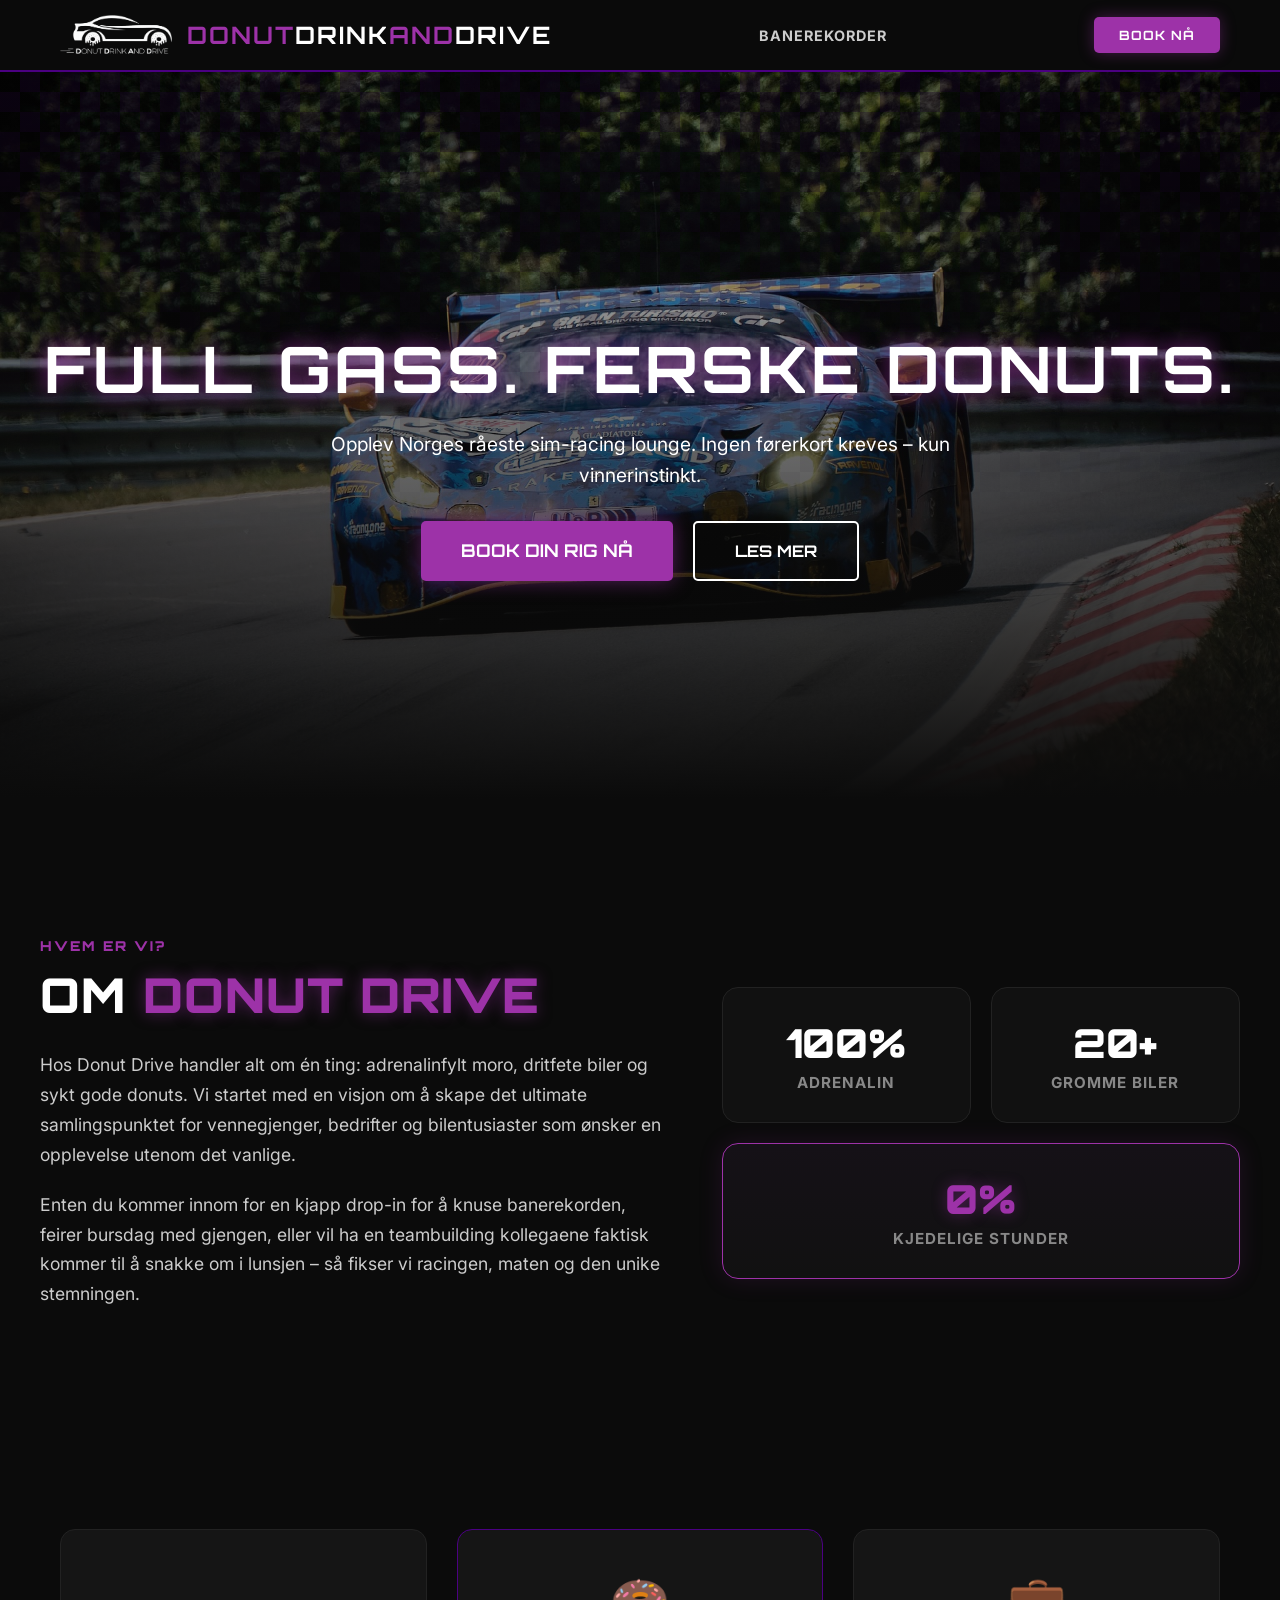
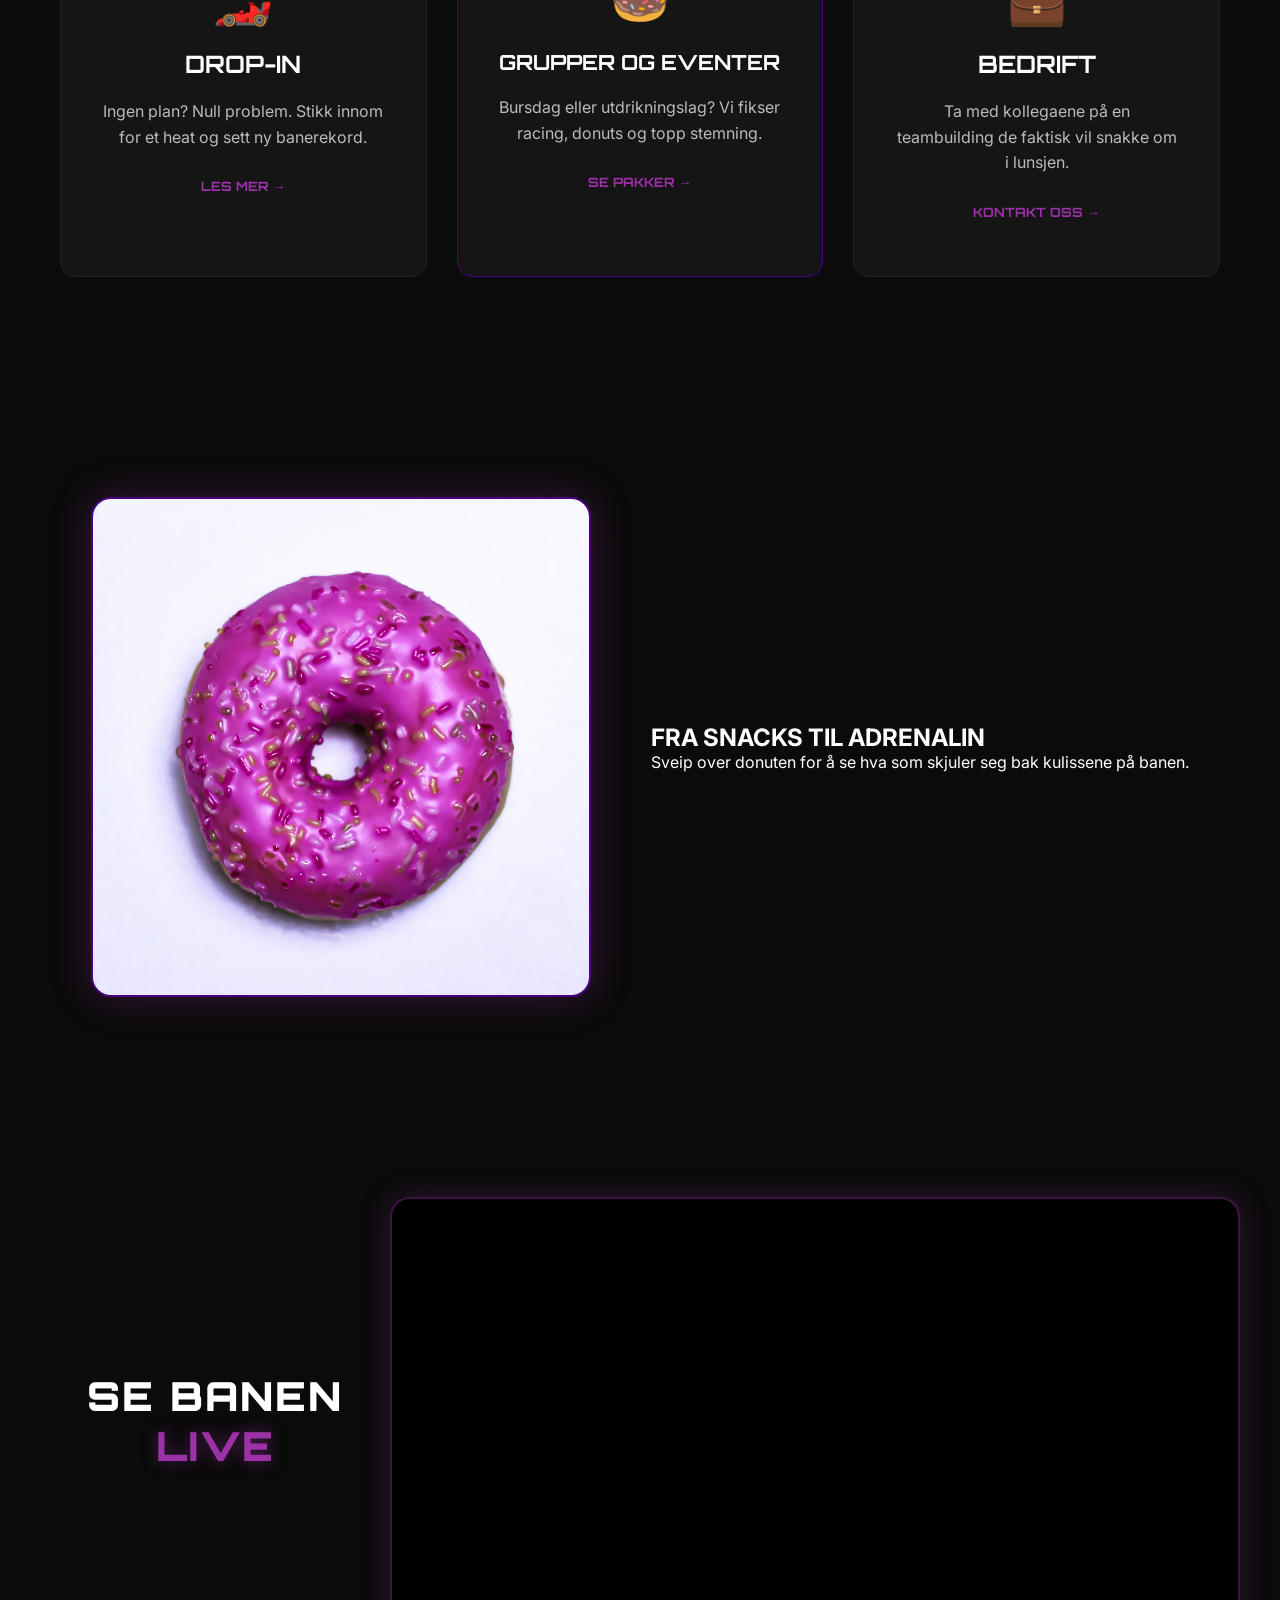
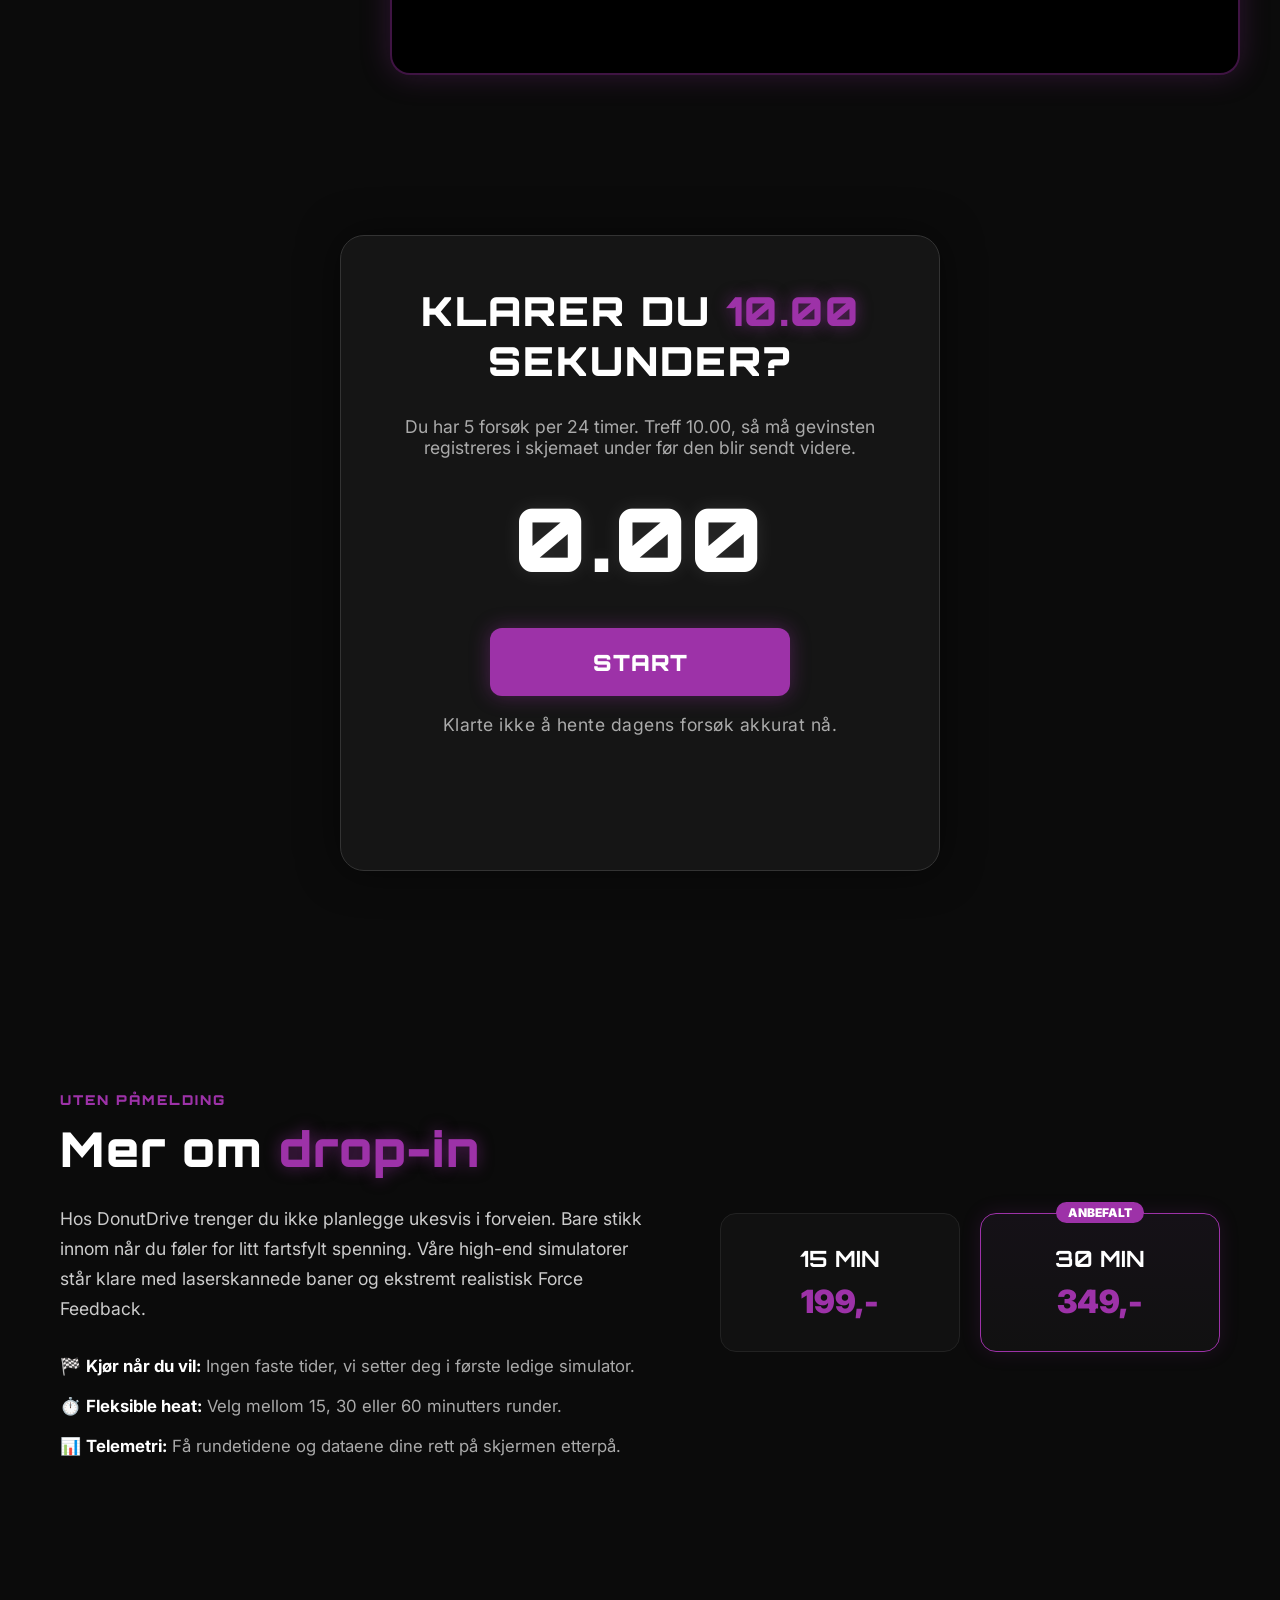
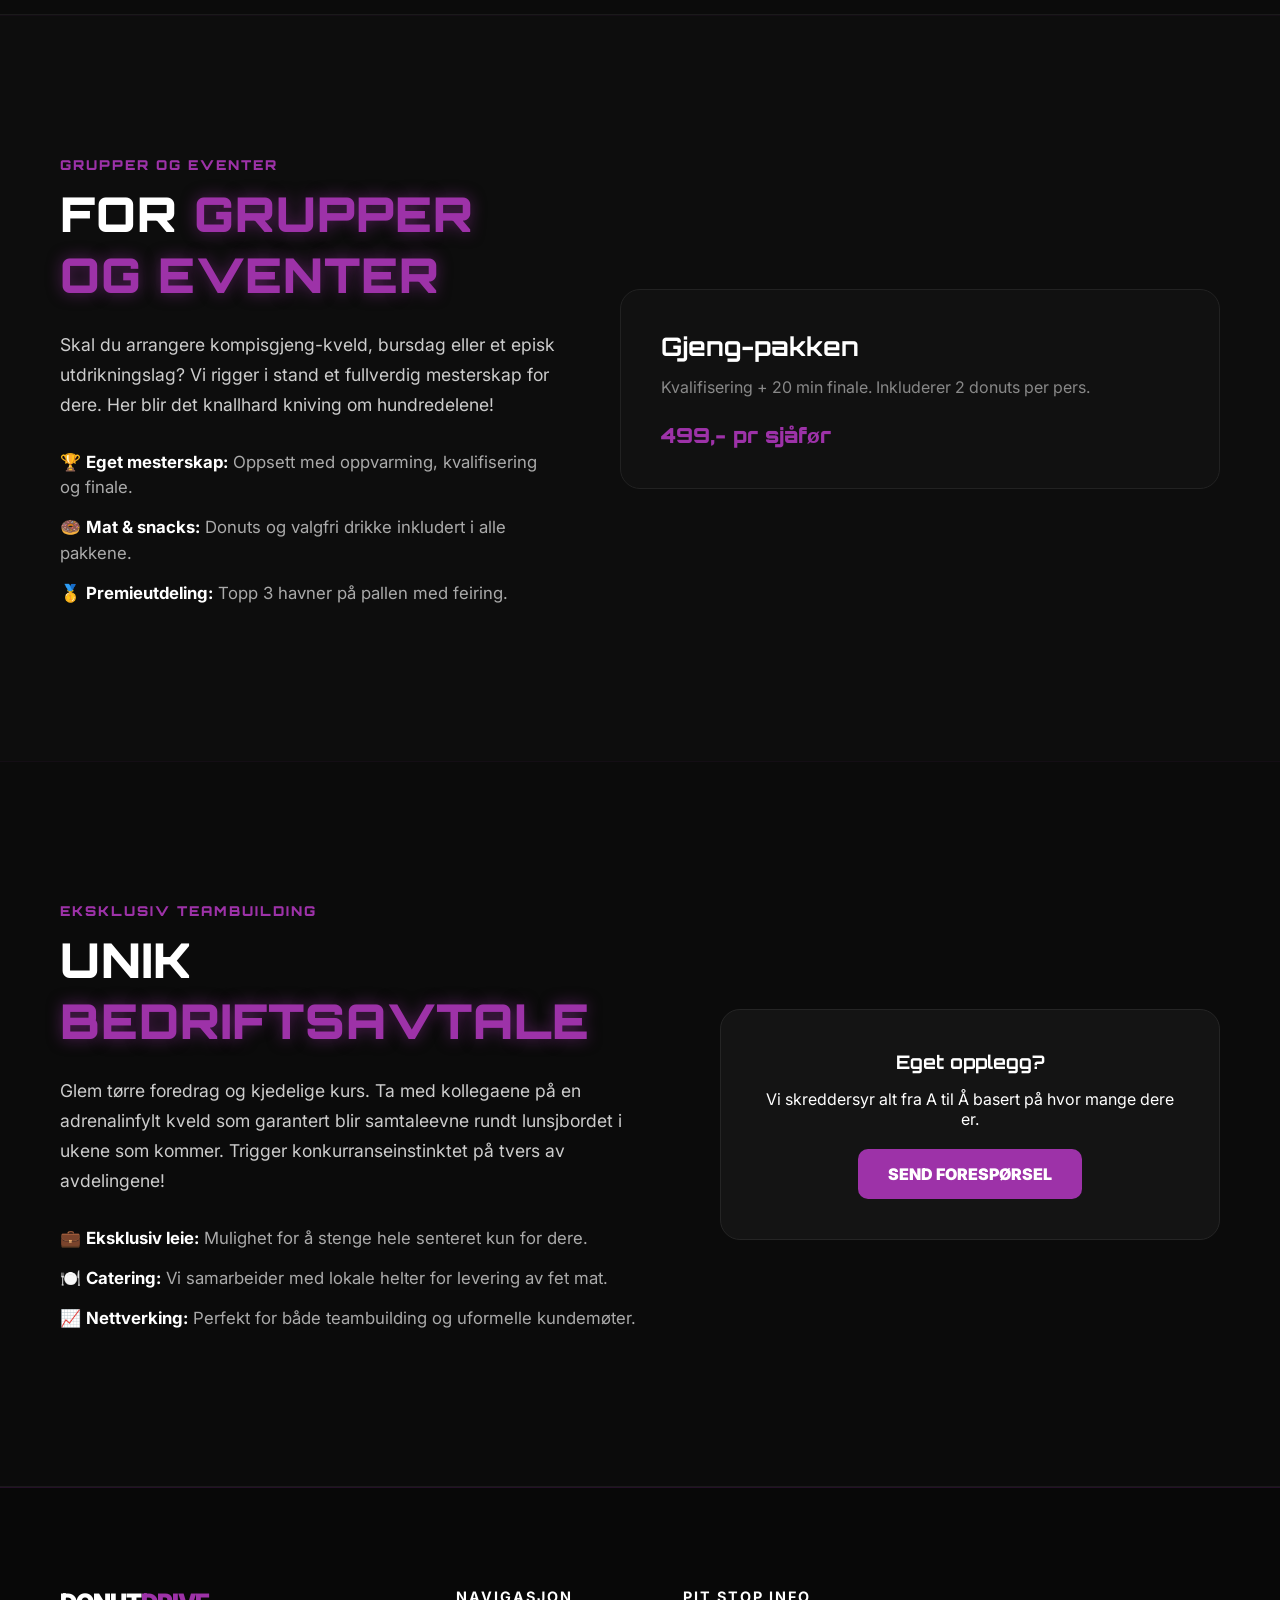
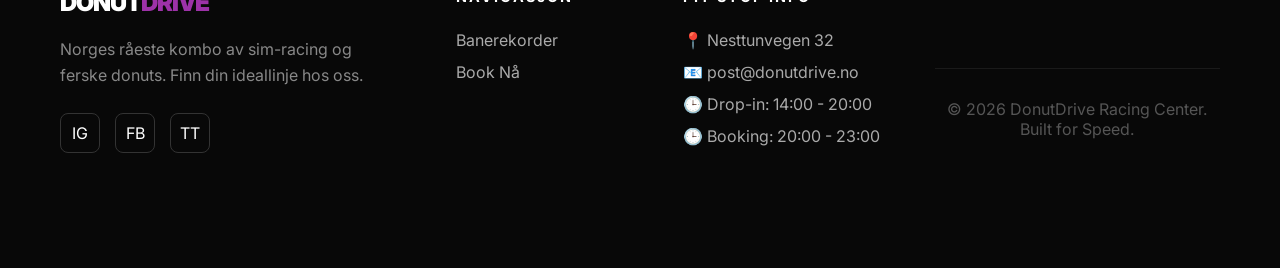
==== index.html @ cf718007 "prover å fikse video filen skla spilles av" ====
<!doctype html>
<html lang="no">
  <head>
    <meta charset="UTF-8" />
    <meta name="viewport" content="width=device-width, initial-scale=1.0" />
    <title>DonutDrinkAndDrive | Sim Racing Lounge</title>
    <link rel="stylesheet" href="css/index.css" />
    <link
      href="https://fonts.googleapis.com/css2?family=Orbitron:wght@400;700&family=Inter:wght@300;400;600&display=swap"
      rel="stylesheet"
    />
  </head>
  <body>
    <header class="main-header">
      <div class="container">
        <a href="index.html" class="logo">
          <img
            src="videoer/ChatGPT Image 19. mai 2026, 10_29_42.png"
            alt="Donut Drive Logo"
            class="logo-img"
          />
          <div class="logo-text-wrapper">
            <span class="donut">DONUT</span><span class="drive">DRINK</span
            ><span class="donut">AND</span><span class="drive">DRIVE</span>
          </div>
        </a>

        <nav class="nav-menu">
          <ul>
            <li><a href="html/leaderboard.html">Banerekorder</a></li>
          </ul>
        </nav>
        <div class="header-cta">
          <a href="html/booking.html" class="btn-lilla">BOOK NÅ</a>
        </div>
      </div>
    </header>
    <section class="hero">
      <div class="video-container">
        <video
          autoplay
          muted
          loop
          playsinline
          preload="auto"
          poster="videoer/mibro-race-track-6525520_1920.jpg"
          class="hero-video"
        >
          <source src="videoer/42479-431756043.mp4" type="video/mp4" />
          Din nettleser støtter ikke video.
        </video>
        <div class="overlay"></div>
      </div>

      <div class="hero-content">
        <h1>FULL GASS. FERSKE DONUTS.</h1>
        <p>
          Opplev Norges råeste sim-racing lounge. Ingen førerkort kreves – kun
          vinnerinstinkt.
        </p>

        <div class="hero-btns">
          <a href="html/booking.html" class="btn-lilla-lg">BOOK DIN RIG NÅ</a>
          <a href="#om-oss" class="btn-outline">LES MER</a>
        </div>
      </div>
    </section>
    <section id="om-oss" class="about-section container">
      <div class="about-grid">
        <div class="about-text">
          <span class="section-tag">Hvem er vi?</span>
          <h2>OM <span class="purple-glow">DONUT DRIVE</span></h2>
          <p>
            Hos Donut Drive handler alt om én ting: adrenalinfylt moro, dritfete
            biler og sykt gode donuts. Vi startet med en visjon om å skape det
            ultimate samlingspunktet for vennegjenger, bedrifter og
            bilentusiaster som ønsker en opplevelse utenom det vanlige.
          </p>
          <p>
            Enten du kommer innom for en kjapp drop-in for å knuse banerekorden,
            feirer bursdag med gjengen, eller vil ha en teambuilding kollegaene
            faktisk kommer til å snakke om i lunsjen – så fikser vi racingen,
            maten og den unike stemningen.
          </p>
        </div>

        <div class="about-stats">
          <div class="about-stat-card">
            <h3>100%</h3>
            <p>Adrenalin</p>
          </div>
          <div class="about-stat-card">
            <h3>20+</h3>
            <p>Gromme biler</p>
          </div>
          <div class="about-stat-card highlight">
            <h3>0%</h3>
            <p>Kjedelige stunder</p>
          </div>
        </div>
      </div>
    </section>
    <section class="features">
      <div class="container grid-3">
        <div class="feature-card">
          <div class="card-content">
            <div class="icon">🏎️</div>
            <h3>Drop-in</h3>
            <p>
              Ingen plan? Null problem. Stikk innom for et heat og sett ny
              banerekord.
            </p>
            <a href="#dropin-info" class="btn-text">Les mer →</a>
          </div>
        </div>

        <div class="feature-card highlight">
          <div class="card-content">
            <div class="icon">🍩</div>
            <h3>Grupper og eventer</h3>
            <p>
              Bursdag eller utdrikningslag? Vi fikser racing, donuts og topp
              stemning.
            </p>
            <a href="#grupper-info" class="btn-text">Se pakker →</a>
          </div>
        </div>

        <div class="feature-card">
          <div class="card-content">
            <div class="icon">💼</div>
            <h3>Bedrift</h3>
            <p>
              Ta med kollegaene på en teambuilding de faktisk vil snakke om i
              lunsjen.
            </p>
            <a href="#bedrift-info" class="btn-text">Kontakt oss →</a>
          </div>
        </div>
      </div>
    </section>
    <section class="reveal-section">
      <div class="container split">
        <div class="reveal-container" id="mask-container">
          <img
            src="videoer/alexas_fotos-donuts-4633030_1920.jpg"
            alt="Ratt"
            class="base-layer"
          />

          <div class="mask-layer" id="mask-layer">
            <img
              src="videoer/mibro-race-track-6525520_1920.jpg"
              alt="Donut"
              class="reveal-img"
            />
          </div>
        </div>

        <div class="split-text">
          <h2>FRA SNACKS TIL <span class="donut">ADRENALIN</span></h2>
          <p>
            Sveip over donuten for å se hva som skjuler seg bak kulissene på
            banen.
          </p>
        </div>
      </div>
    </section>
    <section class="live-stream-section container">
      <h2>SE BANEN <span class="purple-glow">LIVE</span></h2>
      <div class="video-wrapper">
        <iframe
          src="https://www.youtube.com/embed/LIVE_VIDEO_ID_HER"
          title="DonutDrive Live Feed"
          frameborder="0"
          allow="
            accelerometer;
            autoplay;
            clipboard-write;
            encrypted-media;
            gyroscope;
            picture-in-picture;
          "
          allowfullscreen
        >
        </iframe>
      </div>
    </section>
    <section class="game-section container">
      <div class="game-box">
        <h3>KLARER DU <span class="purple-glow">10.00</span> SEKUNDER?</h3>
        <p>
          Du har 5 forsøk per 24 timer. Treff 10.00, så må gevinsten registreres
          i skjemaet under før den blir sendt videre.
        </p>

        <div id="timer-display">0.00</div>
        <button id="game-btn">START</button>
        <p id="attempt-counter" class="attempt-counter"></p>
        <p id="game-message"></p>
      </div>
    </section>

    <section id="win-form-section" class="win-form-section hidden">
      <div class="container">
        <div class="win-form-panel">
          <span class="section-tag">Premie registrering</span>
          <h2>Registrer gevinsten før du går videre</h2>
          <p>
            Denne gevinsten lagres sammen med bookingene i SheetBest, så en
            ansatt kan behandle den manuelt eller koble den til en booking.
          </p>

          <form id="win-form" class="win-form">
            <input type="hidden" name="type" value="10-second-win" />
            <input type="hidden" name="package" value="10-sekunders-premie" />
            <input type="hidden" name="result_time" id="win-result-time" />
            <input
              type="hidden"
              name="attempts_used_today"
              id="win-attempts-used"
            />

            <div class="form-row">
              <input type="text" name="from_name" placeholder="Navn" required />
              <input
                type="tel"
                name="phone"
                placeholder="Telefonnummer"
                required
              />
            </div>

            <div class="form-row">
              <input
                type="email"
                name="reply_to"
                placeholder="E-post"
                required
              />
              <input type="date" name="preferred_date" required />
            </div>

            <div class="form-row">
              <select name="preferred_time" required>
                <option value="">Velg ønsket tid</option>
                <option value="14:00">14:00</option>
                <option value="16:00">16:00</option>
                <option value="18:00">18:00</option>
              </select>
              <input
                type="text"
                name="notes"
                placeholder="Evt. kommentar til booking"
              />
            </div>

            <button type="submit" class="btn-confirm" id="win-submit">
              SEND INN GEVINST
            </button>

            <p id="win-status" class="win-status" aria-live="polite"></p>
          </form>
        </div>
      </div>
    </section>
    <section id="dropin-info" class="details-page-section">
      <div class="container">
        <div class="details-grid">
          <div class="details-text">
            <span class="section-tag">Uten påmelding</span>

            <h2>Mer om <span class="purple-glow">drop-in</span></h2>

            <p>
              Hos DonutDrive trenger du ikke planlegge ukesvis i forveien. Bare
              stikk innom når du føler for litt fartsfylt spenning. Våre
              high-end simulatorer står klare med laserskannede baner og
              ekstremt realistisk Force Feedback.
            </p>

            <ul class="details-list">
              <li>
                🏁 <strong>Kjør når du vil:</strong> Ingen faste tider, vi
                setter deg i første ledige simulator.
              </li>

              <li>
                ⏱️ <strong>Fleksible heat:</strong> Velg mellom 15, 30 eller 60
                minutters runder.
              </li>

              <li>
                📊 <strong>Telemetri:</strong> Få rundetidene og dataene dine
                rett på skjermen etterpå.
              </li>
            </ul>
          </div>

          <div class="details-stats-box">
            <div class="stat-card">
              <h3>15 MIN</h3>

              <p class="stat-price">199,-</p>
            </div>

            <div class="stat-card popular">
              <div class="stat-badge">Anbefalt</div>

              <h3>30 MIN</h3>

              <p class="stat-price">349,-</p>
            </div>
          </div>
        </div>
      </div>
    </section>

    <section id="grupper-info" class="details-page-section alt-bg">
      <div class="container">
        <div class="details-grid reverse">
          <div class="details-text">
            <span class="section-tag">Grupper og eventer</span>

            <h2>FOR <span class="purple-glow">GRUPPER OG EVENTER</span></h2>

            <p>
              Skal du arrangere kompisgjeng-kveld, bursdag eller et episk
              utdrikningslag? Vi rigger i stand et fullverdig mesterskap for
              dere. Her blir det knallhard kniving om hundredelene!
            </p>

            <ul class="details-list">
              <li>
                🏆 <strong>Eget mesterskap:</strong> Oppsett med oppvarming,
                kvalifisering og finale.
              </li>

              <li>
                🍩 <strong>Mat & snacks:</strong> Donuts og valgfri drikke
                inkludert i alle pakkene.
              </li>

              <li>
                🥇 <strong>Premieutdeling:</strong> Topp 3 havner på pallen med
                feiring.
              </li>
            </ul>
          </div>

          <div class="details-stats-box horizontal">
            <div class="package-info-card">
              <h4>Gjeng-pakken</h4>

              <p>
                Kvalifisering + 20 min finale. Inkluderer 2 donuts per pers.
              </p>

              <span class="pack-price">499,- pr sjåfør</span>
            </div>
          </div>
        </div>
      </div>
    </section>

    <section id="bedrift-info" class="details-page-section">
      <div class="container">
        <div class="details-grid">
          <div class="details-text">
            <span class="section-tag">Eksklusiv Teambuilding</span>

            <h2>UNIK <span class="purple-glow">BEDRIFTSAVTALE</span></h2>

            <p>
              Glem tørre foredrag og kjedelige kurs. Ta med kollegaene på en
              adrenalinfylt kveld som garantert blir samtaleevne rundt
              lunsjbordet i ukene som kommer. Trigger konkurranseinstinktet på
              tvers av avdelingene!
            </p>

            <ul class="details-list">
              <li>
                💼 <strong>Eksklusiv leie:</strong> Mulighet for å stenge hele
                senteret kun for dere.
              </li>

              <li>
                🍽️ <strong>Catering:</strong> Vi samarbeider med lokale helter
                for levering av fet mat.
              </li>

              <li>
                📈 <strong>Nettverking:</strong> Perfekt for både teambuilding
                og uformelle kundemøter.
              </li>
            </ul>
          </div>

          <div class="details-stats-box">
            <div class="corporate-box">
              <h3>Eget opplegg?</h3>

              <p>
                Vi skreddersyr alt fra A til Å basert på hvor mange dere er.
              </p>

              <a href="mailto:kontakt@donutdrive.no" class="corporate-btn"
                >Send Forespørsel</a
              >
            </div>
          </div>
        </div>
      </div>
    </section>
    <footer class="main-footer">
      <div class="footer-glow"></div>
      <div class="container">
        <div class="footer-grid">
          <div class="footer-brand">
            <span class="logo-text">DONUT<span class="bold">DRIVE</span></span>
            <p>
              Norges råeste kombo av sim-racing og ferske donuts. Finn din
              ideallinje hos oss.
            </p>
            <div class="social-icons">
              <a href="#" class="social-link">IG</a>
              <a href="#" class="social-link">FB</a>
              <a href="#" class="social-link">TT</a>
            </div>
          </div>

          <div class="footer-links">
            <h4>NAVIGASJON</h4>
            <ul>
              <li><a href="html/leaderboard.html">Banerekorder</a></li>
              <li><a href="html/booking.html">Book Nå</a></li>
            </ul>
          </div>

          <div class="footer-contact">
            <h4>PIT STOP INFO</h4>
            <ul>
              <li>📍 Nesttunvegen 32</li>
              <li>📧 post@donutdrive.no</li>
              <li>🕒 Drop-in: 14:00 - 20:00</li>
              <li>🕒 Booking: 20:00 - 23:00</li>
            </ul>
          </div>
        </div>

        <div class="footer-bottom">
          <p>&copy; 2026 DonutDrive Racing Center. Built for Speed.</p>
        </div>
      </div>
    </footer>
    <script src="js/app.js"></script>
  </body>
</html>
---- css/index.css ----
/* Grunnleggende instillinger */
* {
  margin: 0;
  padding: 0;
  box-sizing: border-box;
}

body {
  background-color: #0b0b0b; /* Nesten helt svart */
  font-family: "Inter", sans-serif;
  color: white;
}

.container {
  max-width: 1200px;
  margin: 0 auto;
  display: flex;
  justify-content: space-between;
  align-items: center;
  padding: 20px;
}

/* Header Styling */
/* ==========================================================================
   NY HEADER-STYLING MED BÅDE BIL-LOGO OG TEKST
   ========================================================================== */

.main-header {
  background-color: rgba(11, 11, 11, 0.95);
  backdrop-filter: blur(10px);
  border-bottom: 2px solid #4b0082;
  position: sticky;
  top: 0;
  z-index: 1000;
  width: 100%;
}

.main-header .container {
  max-width: 1200px;
  margin: 0 auto;
  display: flex;
  justify-content: space-between; /* Logo til venstre, meny i midten, knapp til høyre */
  align-items: center;
  padding: 15px 20px;
}

/* Hovedboksen for hele logoen */
.main-header .logo {
  display: flex;
  align-items: center;
  gap: 15px; /* Avstand mellom bil-bildet og teksten */
}

/* Størrelsen på selve bil-logoen */
.main-header .logo-img {
  height: 40px; /* Juster denne hvis du vil ha bil-bildet større eller mindre */
  width: auto;
  display: block;
}

/* Selve tekstboksen - tvinger ordene sammen på én linje */
.main-header .logo-text-wrapper {
  font-family: "Orbitron", sans-serif;
  font-size: 1.5rem;
  font-weight: bold;
  letter-spacing: 2px;
  display: flex;
  gap: 0; /* ABSOLUTT NULL mellomrom mellom DONUT, DRINK, AND, DRIVE */
  white-space: nowrap;
}

.main-header .logo-text-wrapper span {
  display: inline-block;
  margin: 0;
  padding: 0;
}

.main-header .logo .donut {
  color: #9d32a8; /* Lilla tekst */
}

.main-header .logo .drive {
  color: #ffffff; /* Hvit tekst */
}

/* --- NAVIGASJONSMENY --- */
.main-header .nav-menu ul {
  display: flex;
  list-style: none;
  gap: 40px;
  margin: 0;
  padding: 0;
}

.main-header .nav-menu ul li a {
  text-decoration: none;
  color: #e0e0e0;
  font-weight: 700;
  text-transform: uppercase;
  font-size: 0.9rem;
  transition: 0.3s ease;
}

.main-header .nav-menu ul li a:hover {
  color: #9d32a8;
  text-shadow: 0 0 10px rgba(157, 50, 168, 0.5);
}

/* --- BUTTON / CTA --- */
.main-header .btn-lilla {
  background-color: #9d32a8;
  color: white;
  padding: 10px 25px;
  text-decoration: none;
  border-radius: 5px;
  font-family: "Orbitron", sans-serif;
  font-weight: bold;
  font-size: 0.8rem;
  letter-spacing: 1px;
  box-shadow: 0 0 15px rgba(157, 50, 168, 0.4);
  transition: 0.3s ease;
  display: inline-block;
}

.main-header .btn-lilla:hover {
  background-color: #bc3fd0;
  box-shadow: 0 0 25px rgba(157, 50, 168, 0.7);
  transform: translateY(-2px);
}
/* Hero Seksjon */
.hero {
  position: relative;
  z-index: 0;
  height: 85vh; /* Dekker 85% av skjermhøyden */
  display: flex;
  align-items: center;
  justify-content: center;
  text-align: center;
  overflow: hidden;
  color: white;
}

.video-container {
  position: absolute;
  top: 0;
  left: 0;
  width: 100%;
  height: 100%;
  z-index: 0;
  overflow: hidden;
  background-color: #0b0b0b; /* Basisfarge */
}

/* Dette skaper selve rute-mønsteret */
.video-container::before {
  content: "";
  position: absolute;
  top: 0;
  left: 0;
  width: 100%;
  height: 100%;
  /* Lager 20px x 20px ruter */
  background-image:
    linear-gradient(45deg, #1a002e 25%, transparent 25%),
    linear-gradient(-45deg, #1a002e 25%, transparent 25%),
    linear-gradient(45deg, transparent 75%, #1a002e 75%),
    linear-gradient(-45deg, transparent 75%, #1a002e 75%);
  background-size: 40px 40px;
  background-position:
    0 0,
    0 20px,
    20px -20px,
    -20px 0px;

  /* Dette gjør at mønsteret fader ut nedover */
  mask-image: linear-gradient(
    to bottom,
    rgba(0, 0, 0, 1) 0%,
    rgba(0, 0, 0, 0) 60%
  );
  -webkit-mask-image: linear-gradient(
    to bottom,
    rgba(0, 0, 0, 1) 0%,
    rgba(0, 0, 0, 0) 60%
  );

  opacity: 0.4; /* Juster denne for hvor tydelig flagget skal være */
  z-index: 1;
}

.hero-video {
  position: absolute;
  inset: 0;
  width: 100%;
  height: 100%;
  object-fit: cover; /* Sørger for at videoen fyller ut uten å strekkes */
  z-index: 0;
  display: block;
  pointer-events: none;
}

/* Det lilla filteret over videoen */
.overlay {
  position: absolute;
  top: 0;
  left: 0;
  width: 100%;
  height: 100%;
  /* En mørk fade som binder alt sammen */
  background: linear-gradient(
    to bottom,
    rgba(11, 11, 11, 0.2) 0%,
    rgba(11, 11, 11, 1) 95%
  );
  z-index: 2;
}

.hero-content {
  position: relative;
  z-index: 3;
}

/* Tekst-styling */
.hero-content h1 {
  font-family: "Orbitron", sans-serif;
  font-size: 4rem;
  letter-spacing: 3px;
  margin-bottom: 20px;
  text-shadow: 0 0 20px rgba(157, 50, 168, 0.8);
}

.hero-content p {
  font-size: 1.2rem;
  max-width: 700px;
  margin: 0 auto 30px;
  line-height: 1.6;
}

/* Knapper i Hero */
.hero-btns {
  display: flex;
  gap: 20px;
  justify-content: center;
}

.btn-lilla-lg {
  background-color: #9d32a8;
  color: white;
  padding: 18px 40px;
  text-decoration: none;
  border-radius: 5px;
  font-family: "Orbitron", sans-serif;
  font-weight: bold;
  font-size: 1.1rem;
  transition: 0.3s;
  box-shadow: 0 0 20px rgba(157, 50, 168, 0.5);
}

.btn-lilla-lg:hover {
  background-color: #bc3fd0;
  transform: scale(1.05);
  box-shadow: 0 0 35px rgba(157, 50, 168, 0.8);
}

.btn-outline {
  border: 2px solid white;
  color: white;
  padding: 18px 40px;
  text-decoration: none;
  border-radius: 5px;
  font-family: "Orbitron", sans-serif;
  font-weight: bold;
  transition: 0.3s;
}

.btn-outline:hover {
  background: white;
  color: black;
}
/* Layout for seksjonen */
.features {
  padding: 80px 0;
  background-color: #0b0b0b;
}

.grid-3 {
  display: grid;
  grid-template-columns: repeat(auto-fit, minmax(300px, 1fr));
  gap: 30px;
  align-items: stretch; /* Sørger for at alle kortene har samme høyde */
}

.grid-3 :nth-child(2) h3 {
  /* Gjør tittelen litt mindre */
  font-size: 1.3rem;
}

/* Styling av hvert kort */
.feature-card {
  background: #151515;
  border: 1px solid #222;
  padding: 40px;
  border-radius: 15px;
  text-align: center;
  margin-bottom: 15px;
  transition: all 0.4s ease;

  /* Flexbox-oppsett for å kontrollere innholdet */
  display: flex;
  flex-direction: column;
  height: 100%;
}
/* Den lilla hover-effekten */
.feature-card:hover {
  border-color: #9d32a8;
  transform: translateY(-10px);
  box-shadow: 0 10px 30px rgba(157, 50, 168, 0.2);
}

/* Gjør den midterste boksen litt mer "spesiell" (valgfritt) */
.feature-card.highlight {
  border-color: #4b0082;
}

/* Tekst i kortene */
.feature-card h3 {
  font-family: "Orbitron", sans-serif;
  color: #fff;
  font-size: 1.5rem;
  margin: 20px 0;
  text-transform: uppercase;
}

.feature-card p {
  color: #bbb;
  line-height: 1.6;
  margin-bottom: 25px;
}

.icon {
  font-size: 3rem;
}

.btn-text {
  margin-top: auto;
  color: #9d32a8;
  text-decoration: none;
  font-family: "Orbitron", sans-serif;
  font-weight: bold;
  font-size: 0.8rem;
  text-transform: uppercase;
}

.btn-text:hover {
  color: #fff;
}
/* --- REVEAL SECTION STYLING --- */
.reveal-section {
  padding: 100px 0;
  background-color: #0b0b0b;
}

.reveal-container {
  position: relative;
  width: 500px;
  height: 500px;
  max-width: 90vw;
  max-height: 90vw;
  border-radius: 20px; /* Kan endres til 50% for sirkel */
  overflow: hidden;
  box-shadow: 0 0 40px rgba(157, 50, 168, 0.3);
  cursor: none; /* Skjuler musa inni bildet */
  touch-action: none; /* Viktig for mobil */
  border: 2px solid #4b0082;
}

.base-layer,
.reveal-img {
  width: 100%;
  height: 100%;
  object-fit: cover;
  position: absolute;
  top: 0;
  left: 0;
  user-select: none;
  pointer-events: none;
}

.mask-layer {
  position: absolute;
  top: 0;
  left: 0;
  width: 100%;
  height: 100%;
  z-index: 2;
  /* Her er magien fra Northweb-oppgaven din */
  clip-path: ellipse(
    var(--rx, 0px) var(--ry, 0px) at var(--x, 50%) var(--y, 50%)
  );
}

/* Responsiv layout for split-view */
.split {
  display: flex;
  align-items: center;
  gap: 60px;
  justify-content: center;
}

@media (max-width: 992px) {
  .split {
    flex-direction: column;
    text-align: center;
  }
}
/* --- NAVIGASJON / HEADER FIX --- */
.navbar {
  position: fixed;
  top: 0;
  left: 0;
  width: 100%;
  height: 80px;
  background: rgba(8, 8, 8, 0.9);
  backdrop-filter: blur(10px); /* Moderne glass-effekt */
  border-bottom: 1px solid rgba(157, 50, 168, 0.2);
  z-index: 1000;
  display: flex;
  justify-content: center; /* Sentrerer containeren i midten */
}

.navbar .container {
  display: flex;
  flex-direction: row; /* Viktig: Header skal være vannrett */
  justify-content: space-between; /* Logo til venstre, meny til høyre */
  align-items: center;
  height: 100%;
  max-width: 1100px; /* Samme bredde som leaderboardet */
  width: 100%;
  padding: 0 20px;
}

/* Logo-styling */
.logo-text {
  font-size: 1.5rem;
  font-weight: 900;
  letter-spacing: -1px;
  color: white;
  text-transform: uppercase;
}

.logo-text .bold {
  color: var(--electric-purple, #9d32a8);
}

/* Menyen */
.nav-menu ul {
  display: flex;
  list-style: none;
  gap: 30px;
  margin: 0;
  padding: 0;
}
.nav-menu a {
  text-decoration: none;
  color: #ccc !important; /* Standardfarge på lenkene (lys grå) */
  font-family: "Inter", sans-serif;
  font-weight: 700;
  font-size: 0.9rem;
  text-transform: uppercase;
  letter-spacing: 1px;
  transition: 0.3s;
}

/* Her skjer magien: Teksten blir lilla OG får lilla glød når du hovrer eller er på aktiv side */
.nav-menu a:hover,
.nav-menu a.active {
  color: #9d32a8 !important; /* Endrer tekstfargen til lilla */
  text-shadow: 0 0 15px rgba(157, 50, 168, 0.8); /* Den fete lilla gløden */
}

/* Knappen i menyen */
.btn-nav {
  background: var(--electric-purple);
  padding: 10px 20px;
  border-radius: 5px;
  color: white !important;
  box-shadow: 0 0 15px rgba(157, 50, 168, 0.3);
}

.btn-nav:hover {
  transform: translateY(-2px);
  box-shadow: 0 0 20px rgba(157, 50, 168, 0.5);
}
/* --- DEN BRA FOOTEREN (Original stil) --- */
.main-footer {
  position: relative;
  background: #080808;
  padding: 80px 0 30px;
  border-top: 1px solid rgba(157, 50, 168, 0.2);
  width: 100%; /* Sørger for at den dekker hele bredden */
}

.footer-glow {
  position: absolute;
  top: 0;
  left: 50%;
  transform: translateX(-50%);
  width: 80%;
  height: 2px;
  background: var(--electric-purple);
  box-shadow: 0 0 20px var(--electric-purple);
}

/* Her må vi overstyre containeren for footeren så den blir grid igjen */
.footer-grid {
  display: grid;
  grid-template-columns: 2fr 1fr 1.5fr;
  gap: 60px;
  margin-bottom: 60px;
  width: 100%;
}

.footer-brand .logo-text {
  font-size: 1.5rem;
  font-weight: 900;
  display: block;
  margin-bottom: 20px;
}

.footer-brand p {
  color: #888;
  line-height: 1.6;
}

.footer-grid h4 {
  font-size: 0.9rem;
  color: var(--electric-purple);
  margin-bottom: 25px;
  text-transform: uppercase;
  letter-spacing: 2px;
}

.footer-links ul,
.footer-contact ul {
  list-style: none;
  padding: 0;
}
.footer-links li,
.footer-contact li {
  margin-bottom: 12px;
  color: #aaa;
}
.footer-links a {
  color: #aaa;
  text-decoration: none;
  transition: 0.3s;
}
.footer-links a:hover {
  color: white;
  padding-left: 5px;
}

/* Social Icons */
.social-icons {
  display: flex;
  gap: 15px;
  margin-top: 25px;
}
.social-link {
  width: 40px;
  height: 40px;
  border: 1px solid #333;
  display: flex;
  align-items: center;
  justify-content: center;
  border-radius: 8px;
  color: white;
  text-decoration: none;
  transition: 0.3s;
}
.social-link:hover {
  border-color: var(--electric-purple);
  background: rgba(157, 50, 168, 0.1);
}

.footer-bottom {
  padding-top: 30px;
  border-top: 1px solid #1a1a1a;
  text-align: center;
  color: #555;
}

/* Responsiv */
@media (max-width: 768px) {
  .footer-grid {
    grid-template-columns: 1fr;
    text-align: center;
  }
  .social-icons {
    justify-content: center;
  }
}
/* --- AKTIVER SILKEMYK RULLING --- */

html {
  scroll-behavior: smooth;

  /* Gjør at den faste headeren ikke kutter toppen av overskriftene når du ruller ned */

  scroll-padding-top: 100px;
}

/* --- DETALJSEKSJONER BASE --- */

.details-page-section {
  width: 100%;

  padding: 120px 0;

  border-bottom: 1px solid #1a1a1a;

  box-sizing: border-box;
}

/* Annethvert felt har litt mørkere bakgrunn for variasjon */

.details-page-section.alt-bg {
  background-color: #0d0d0d;

  border-top: 1px solid rgba(157, 50, 168, 0.05);

  border-bottom: 1px solid rgba(157, 50, 168, 0.05);
}

.details-grid {
  display: grid;

  grid-template-columns: 1.2fr 1fr;

  gap: 60px;

  align-items: center;

  width: 100%;
}

/* Snur rekkefølgen på midterste kort (Grupper) for en kul layout */

.details-grid.reverse {
  grid-template-columns: 1fr 1.2fr;
}

/* --- TEKSTSTYLING --- */

.section-tag {
  font-family: "Orbitron", sans-serif;

  color: #9d32a8;

  font-size: 0.85rem;

  font-weight: 900;

  text-transform: uppercase;

  letter-spacing: 2px;

  display: block;

  margin-bottom: 10px;
}

.details-text h2 {
  font-family: "Orbitron", sans-serif;

  font-size: clamp(2rem, 5vw, 3rem);

  font-weight: 900;

  letter-spacing: 1px;

  margin: 0 0 25px 0;
}

.purple-glow {
  color: #9d32a8;

  text-shadow: 0 0 15px rgba(157, 50, 168, 0.5);
}

.details-text p {
  color: #ccc;

  font-size: 1.1rem;

  line-height: 1.7;

  margin-bottom: 30px;
}

/* --- LISTER --- */

.details-list {
  list-style: none;

  padding: 0;

  margin: 0;
}

.details-list li {
  font-size: 1.05rem;

  color: #aaa;

  margin-bottom: 15px;

  line-height: 1.5;
}

.details-list strong {
  color: #fff;
}

/* --- VISUELLE BOKSER / PRISKORT (HØYRESIDE) --- */

.details-stats-box {
  display: flex;

  gap: 20px;

  width: 100%;
}

.details-stats-box.horizontal {
  flex-direction: column;
}

.stat-card {
  flex: 1;

  background: #111;

  border: 1px solid #222;

  border-radius: 16px;

  padding: 30px 20px;

  text-align: center;

  position: relative;
}

.stat-card h3 {
  font-family: "Orbitron", sans-serif;

  margin: 0 0 10px 0;

  font-size: 1.4rem;
}

.stat-price {
  font-size: 2rem;

  font-weight: 900;

  color: #9d32a8;

  margin: 0;
}

/* Spesialstyling for det "populære" kortet */

.stat-card.popular {
  border: 1px solid #9d32a8;

  background: linear-gradient(180deg, #151117 0%, #111 100%);

  box-shadow: 0 0 20px rgba(157, 50, 168, 0.15);
}

.stat-badge {
  position: absolute;

  top: -12px;

  left: 50%;

  transform: translateX(-50%);

  background: #9d32a8;

  color: white;

  padding: 3px 12px;

  font-size: 0.75rem;

  font-weight: 900;

  text-transform: uppercase;

  border-radius: 12px;
}

/* Event-kort */

.package-info-card {
  background: #111;

  border: 1px solid #222;

  border-radius: 20px;

  padding: 40px;
}

.package-info-card h4 {
  font-family: "Orbitron", sans-serif;

  font-size: 1.6rem;

  margin: 0 0 15px 0;

  color: white;
}

.package-info-card p {
  font-size: 1rem;

  color: #888;

  margin-bottom: 25px;
}

.pack-price {
  font-family: "Orbitron", sans-serif;

  font-size: 1.3rem;

  font-weight: 900;

  color: #9d32a8;
}

/* Bedriftsboks */

.corporate-box {
  width: 100%;

  background: #141414;

  border: 1px solid #252525;

  padding: 40px;

  border-radius: 20px;

  text-align: center;
}

.corporate-box h3 {
  font-family: "Orbitron", sans-serif;

  margin: 0 0 15px 0;
}

.corporate-btn {
  display: inline-block;

  background: #9d32a8;

  color: white;

  text-decoration: none;

  padding: 15px 30px;

  border-radius: 10px;

  font-weight: 900;

  text-transform: uppercase;

  margin-top: 20px;

  transition: 0.3s;
}

.corporate-btn:hover {
  background: #bd3cc9;

  box-shadow: 0 0 15px rgba(157, 50, 168, 0.6);
}

/* --- MOBILRESPONSIVITET --- */

@media (max-width: 768px) {
  .details-grid,
  .details-grid.reverse {
    grid-template-columns: 1fr;

    gap: 40px;
  }

  .details-page-section {
    padding: 70px 0;
  }
}
/* Fjerner den automatiske understrekingen på logo-lenken */
a.logo {
  text-decoration: none !important;
}

/* For sikkerhets skyld, hvis nettleseren prøver å understreke teksten inni */
a.logo * {
  text-decoration: none !important;
}
/* ==========================================================================
   LIVE STREAM & 10-SEKUNDERS SPILL STYLING
   ========================================================================== */

/* Felles avstand for de nye seksjonene */
.live-stream-section,
.game-section {
  padding: 80px 0;
  width: 100%;
  text-align: center;
}

/* --- LIVE STREAM --- */
.live-stream-section h2,
.game-section h3 {
  font-family: "Orbitron", sans-serif;
  font-size: 2.5rem;
  font-weight: 900;
  letter-spacing: 2px;
  margin-bottom: 30px;
  text-transform: uppercase;
}

.video-wrapper {
  width: 100%;
  max-width: 850px;
  margin: 0 auto;
  aspect-ratio: 16 / 9; /* Sørger for perfekt 16:9 format på alle skjermer */
  border-radius: 20px;
  overflow: hidden;
  border: 2px solid rgba(157, 50, 168, 0.4);
  box-shadow: 0 0 30px rgba(157, 50, 168, 0.25);
  background-color: #000;
}

.video-wrapper iframe {
  width: 100%;
  height: 100%;
  display: block;
}

/* --- 10-SEKUNDERS SPILL --- */
.game-box {
  background: #151515; /* Samme mørke bakgrunn som pakkekortene dine */
  border: 1px solid #333;
  border-radius: 24px;
  padding: 50px 40px;
  max-width: 600px;
  margin: 0 auto;
  box-shadow: 0 0 40px rgba(0, 0, 0, 0.5);
  transition: border-color 0.3s ease;
}

/* Hvis man vinner får hele boksen en syk grønn glød */
.game-box.winner {
  border-color: #00ffcc !important;
  box-shadow: 0 0 40px rgba(0, 255, 204, 0.2) !important;
}

.game-box p {
  color: #aaa;
  font-size: 1.1rem;
  margin-bottom: 25px;
}

/* Den store fete timeren */
#timer-display {
  font-family: "Orbitron", sans-serif;
  font-size: 5.5rem;
  font-weight: 900;
  color: white;
  margin: 20px 0 35px 0;
  letter-spacing: 3px;
  text-shadow: 0 0 20px rgba(255, 255, 255, 0.1);
  font-variant-numeric: tabular-nums; /* Hindrer at tallene "hopper" når de teller */
}

/* Spill-knappen */
#game-btn {
  background: #9d32a8;
  color: white;
  border: none;
  padding: 20px 50px;
  border-radius: 12px;
  font-family: "Orbitron", sans-serif;
  font-weight: 900;
  font-size: 1.4rem;
  letter-spacing: 1px;
  text-transform: uppercase;
  cursor: pointer;
  box-shadow: 0 0 20px rgba(157, 50, 168, 0.4);
  transition: all 0.2s ease;
  width: 100%;
  max-width: 300px;
}

#game-btn:hover {
  background: #bc3fd0;
  transform: scale(1.03);
  box-shadow: 0 0 30px rgba(157, 50, 168, 0.6);
}

#game-btn:active {
  transform: scale(0.98);
}

/* Resultatmeldingen */
#game-message {
  font-family: "Orbitron", sans-serif;
  font-weight: 700;
  font-size: 1.2rem;
  margin-top: 30px;
  min-height: 30px; /* Holder plassen så boksen ikke hopper */
  line-height: 1.5;
}

.attempt-counter {
  margin-top: 18px;
  color: #888;
  font-size: 0.95rem;
  letter-spacing: 0.5px;
}

.hidden {
  display: none !important;
}

.win-form-section {
  padding: 0 0 100px;
  width: 100%;
}

.win-form-panel {
  max-width: 800px;
  margin: 0 auto;
  background: linear-gradient(180deg, #151515 0%, #111 100%);
  border: 1px solid #2a2a2a;
  border-radius: 24px;
  padding: 40px;
  box-shadow: 0 0 35px rgba(157, 50, 168, 0.12);
}

.win-form-panel h2 {
  font-family: "Orbitron", sans-serif;
  font-size: clamp(1.8rem, 4vw, 2.6rem);
  margin: 10px 0 15px;
}

.win-form-panel p {
  color: #bbb;
  line-height: 1.6;
  margin-bottom: 30px;
}

.win-form {
  display: flex;
  flex-direction: column;
  gap: 20px;
}

.win-form .form-row {
  display: grid;
  grid-template-columns: 1fr 1fr;
  gap: 20px;
}

.win-form input,
.win-form select {
  width: 100%;
  background: #080808;
  border: 1px solid #333;
  padding: 18px;
  color: white;
  border-radius: 12px;
  font-size: 1rem;
}

.win-form input::placeholder {
  color: #777;
}

.win-form .btn-confirm {
  width: 100%;
  background: #9d32a8;
  padding: 20px;
  border: none;
  border-radius: 12px;
  color: white;
  font-weight: 900;
  text-transform: uppercase;
  cursor: pointer;
  margin-top: 10px;
}

.win-form .btn-confirm:disabled {
  opacity: 0.6;
  cursor: not-allowed;
}

.win-status {
  min-height: 24px;
  margin: 0;
  color: #bbb;
}

@media (max-width: 768px) {
  .win-form-panel {
    padding: 28px 22px;
  }

  .win-form .form-row {
    grid-template-columns: 1fr;
  }
}
/* ==========================================================================
   OM OSS SEKSJON STYLING
   ========================================================================== */

.about-section {
  padding: 100px 0;
  width: 100%;
}

.about-grid {
  display: grid;
  grid-template-columns: 1.2fr 1fr;
  gap: 60px;
  align-items: center;
  width: 100%;
}

.about-text h2 {
  font-family: "Orbitron", sans-serif;
  font-size: 3rem;
  font-weight: 900;
  letter-spacing: 1px;
  margin: 10px 0 25px 0;
}

.about-text p {
  color: #ccc;
  font-size: 1.1rem;
  line-height: 1.7;
  margin-bottom: 20px;
}

/* Høyre side: Statistikk-kort */
.about-stats {
  display: grid;
  grid-template-columns: repeat(2, 1fr);
  gap: 20px;
  width: 100%;
}

.about-stat-card {
  background: #111;
  border: 1px solid #222;
  border-radius: 16px;
  padding: 30px 20px;
  text-align: center;
}

.about-stat-card h3 {
  font-family: "Orbitron", sans-serif;
  font-size: 2.5rem;
  font-weight: 900;
  color: white;
  margin-bottom: 5px;
}

.about-stat-card p {
  color: #888;
  font-size: 0.95rem;
  margin: 0;
  text-transform: uppercase;
  letter-spacing: 1px;
  font-weight: 700;
}

/* Det "populære/uthevede" kortet tar hele bredden i bunnen av sin grid */
.about-stat-card.highlight {
  grid-column: span 2;
  border-color: #9d32a8;
  background: linear-gradient(180deg, #151117 0%, #111 100%);
  box-shadow: 0 0 25px rgba(157, 50, 168, 0.15);
}

.about-stat-card.highlight h3 {
  color: #9d32a8;
  text-shadow: 0 0 15px rgba(157, 50, 168, 0.4);
}

/* Mobilresponsivitet */
@media (max-width: 768px) {
  .about-grid {
    grid-template-columns: 1fr;
    gap: 40px;
  }

  .about-text {
    text-align: center;
  }
}
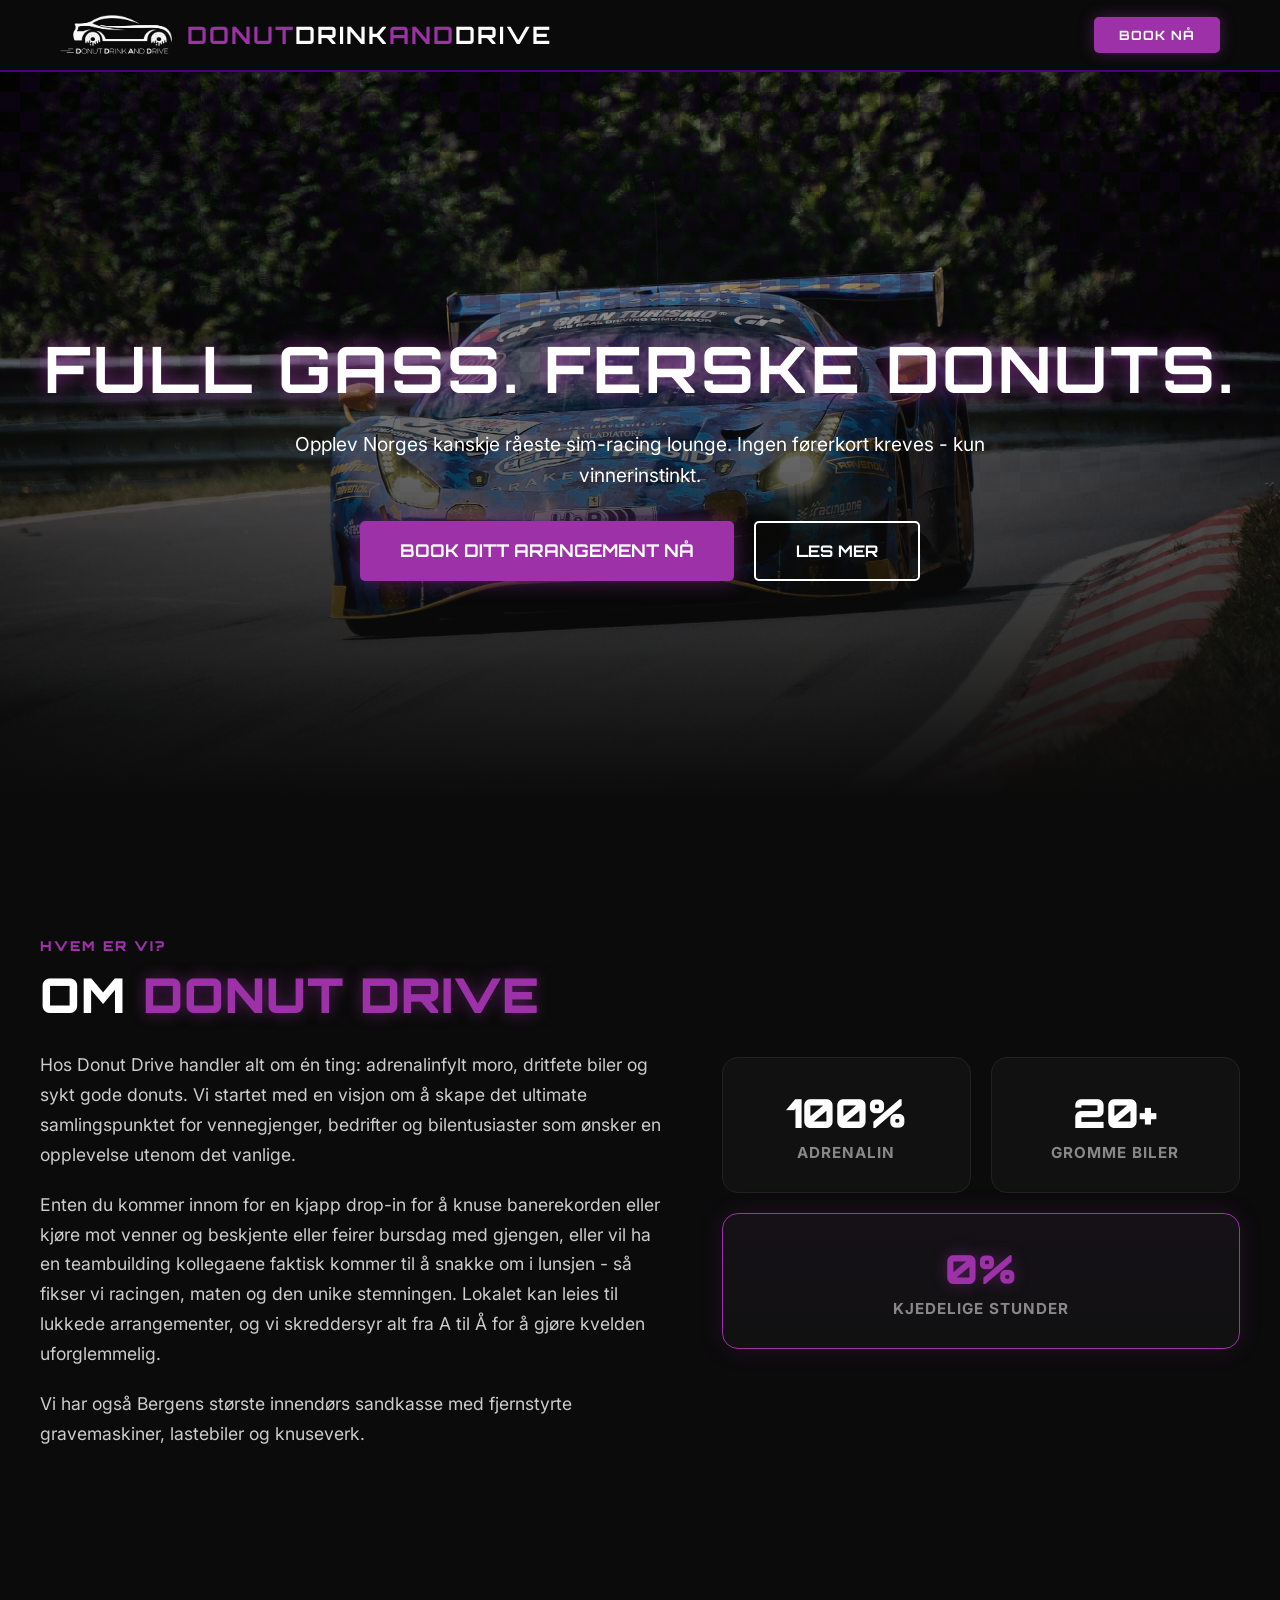
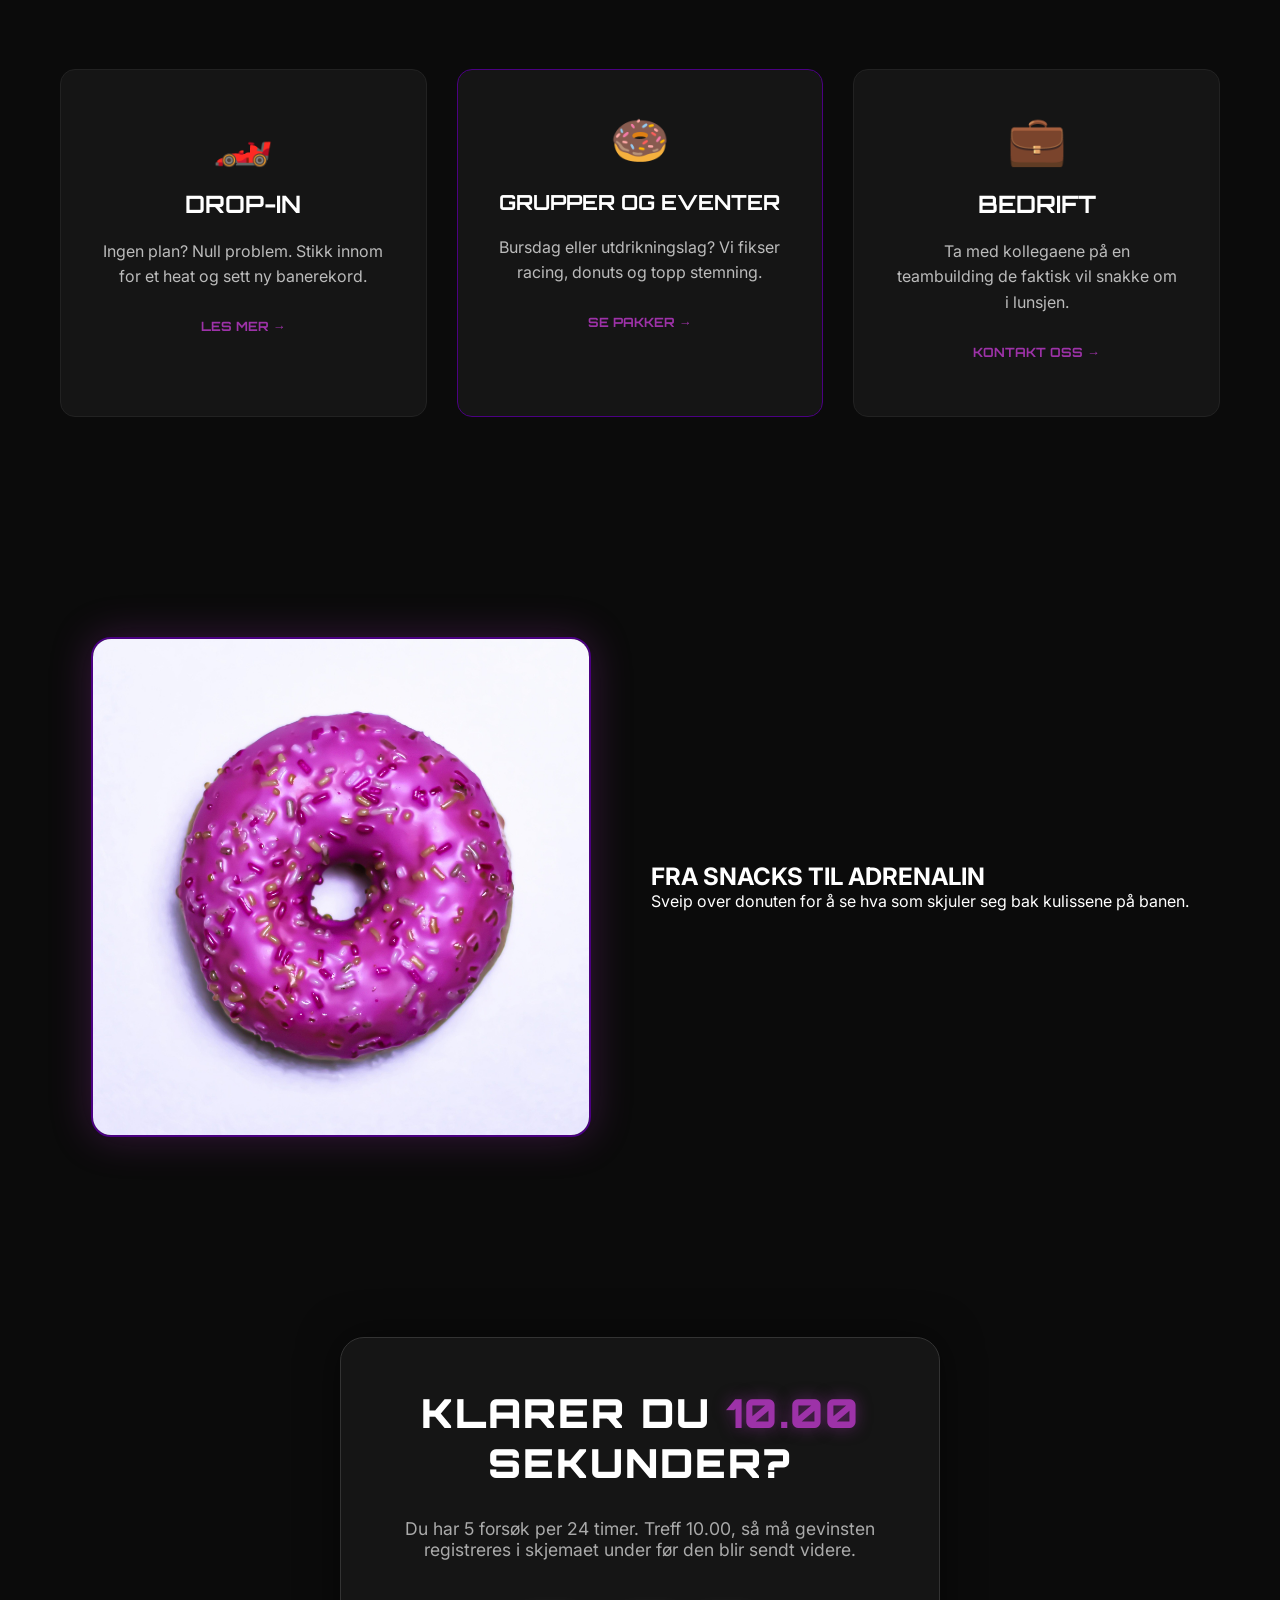
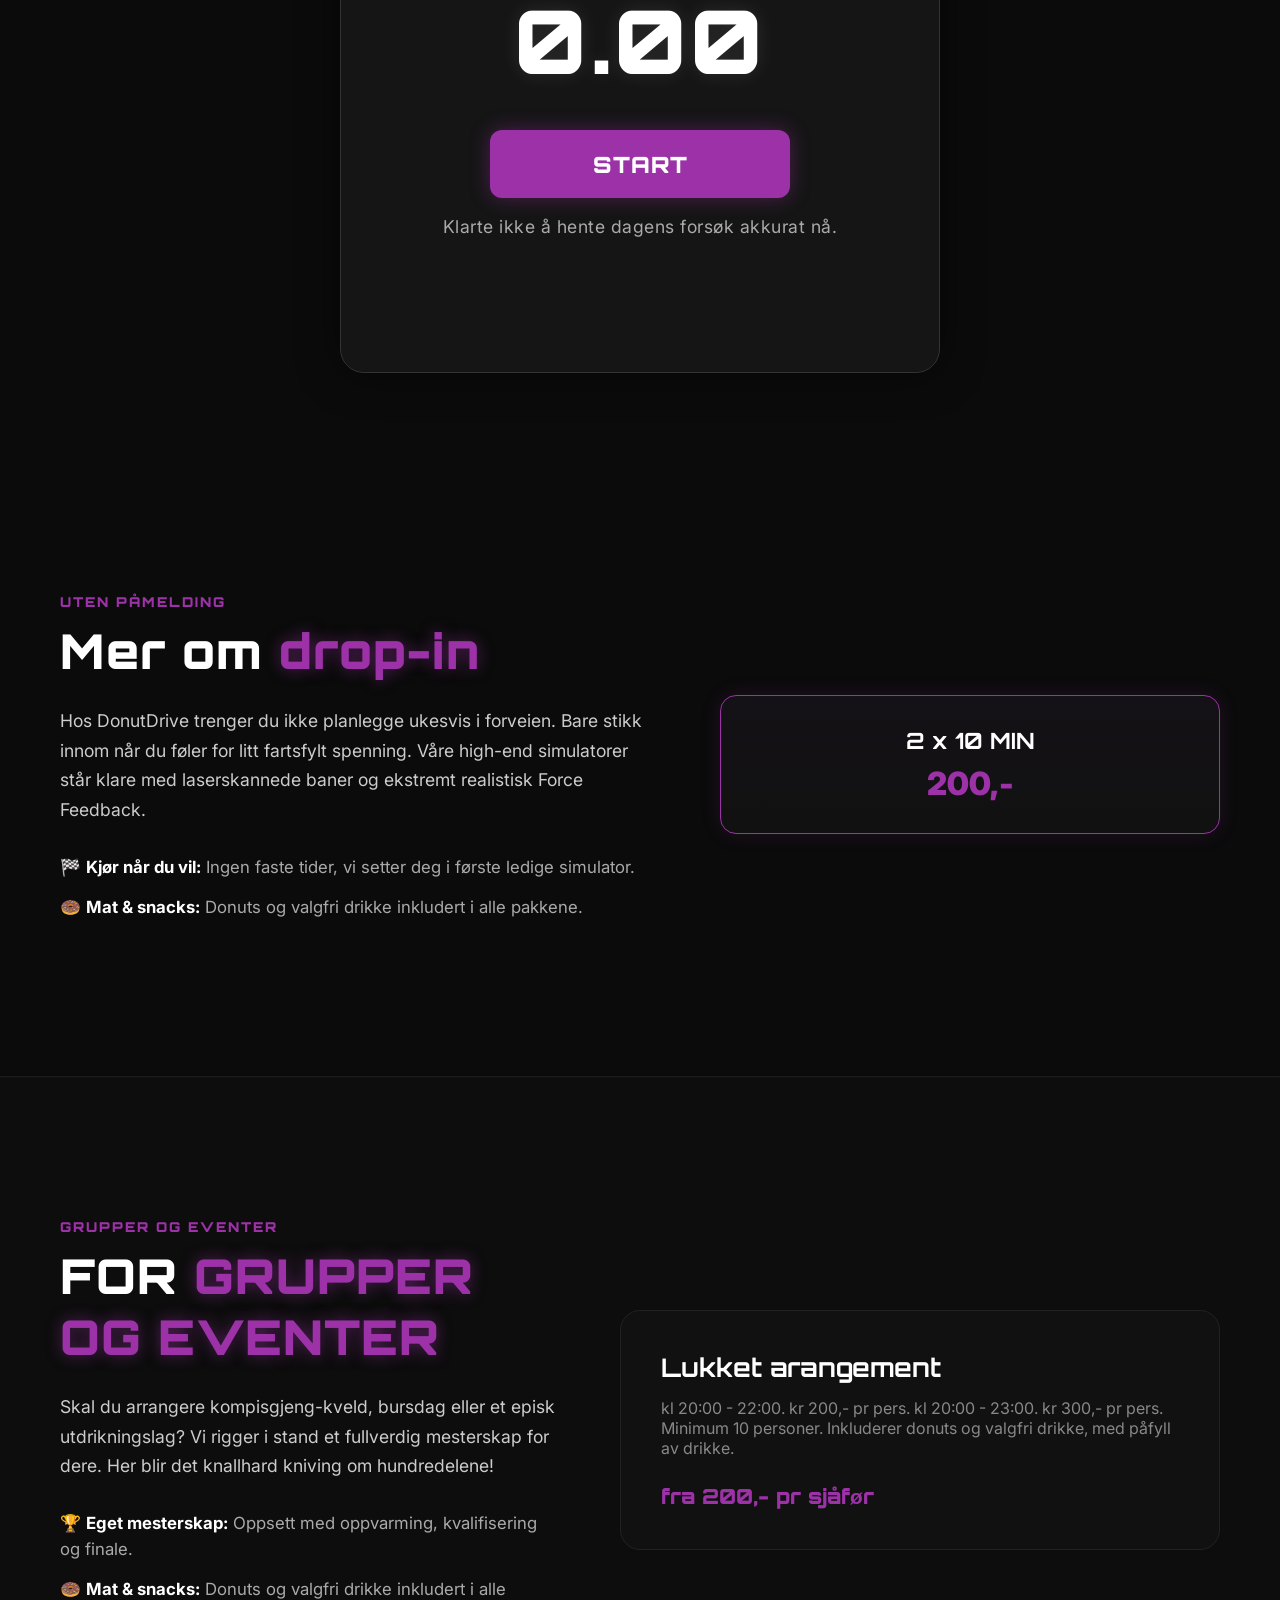
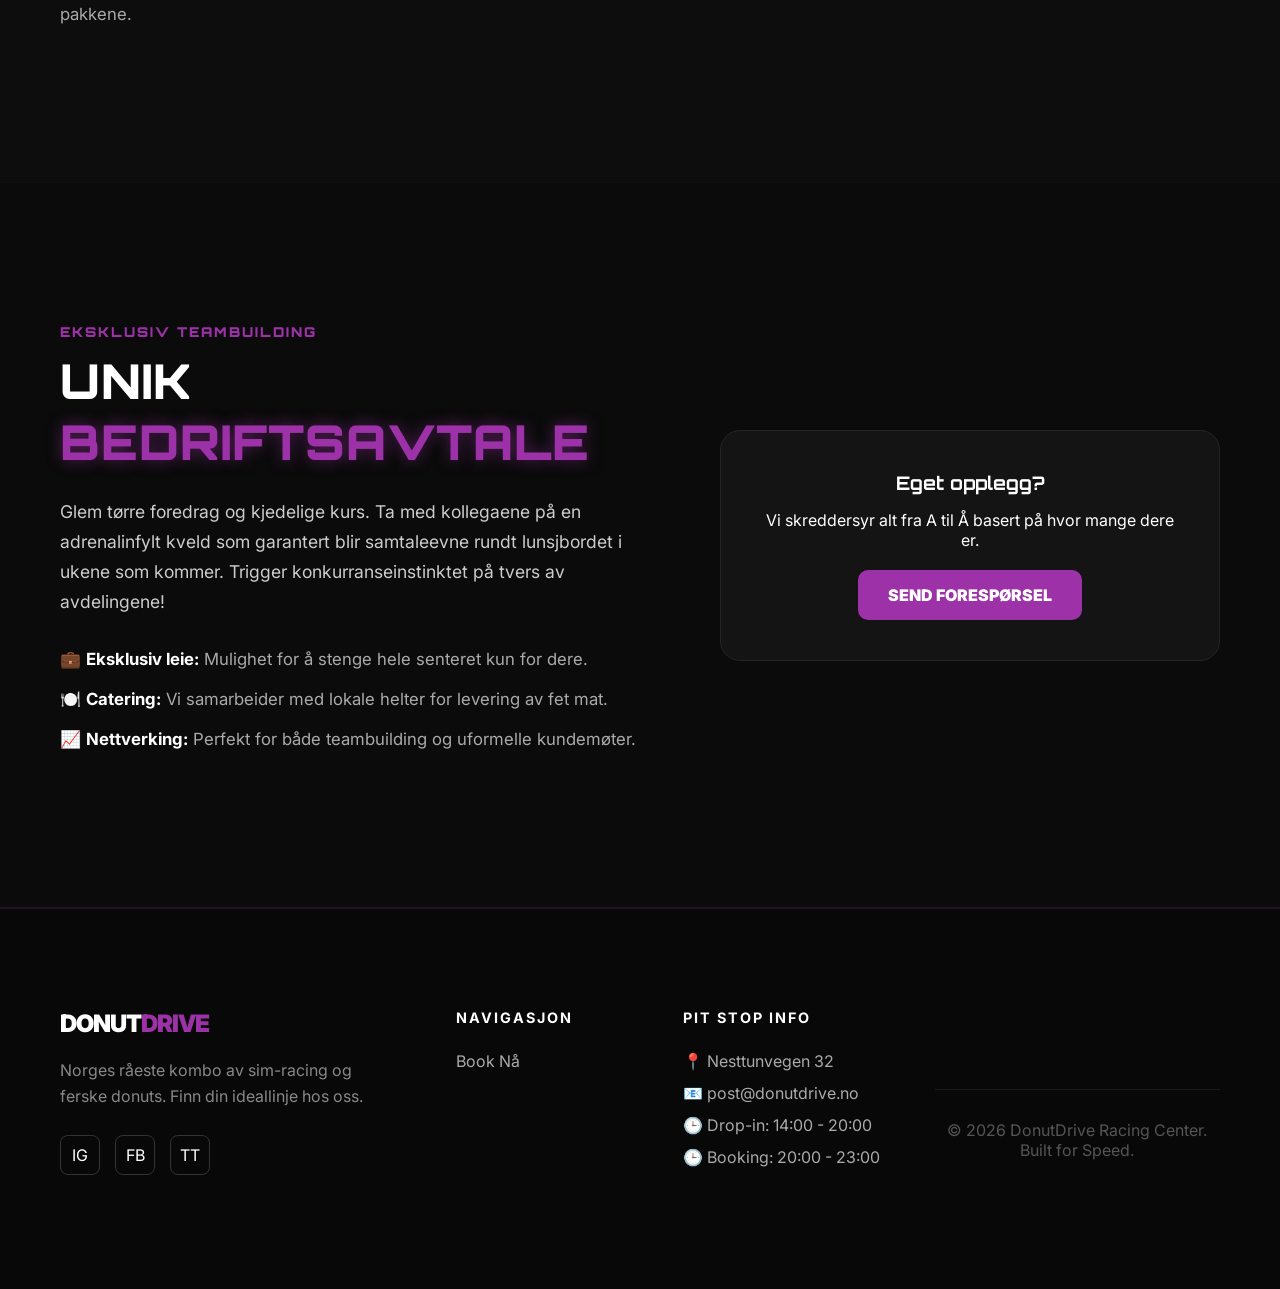
==== commit ff7f46f9: "fiksa alt av tekst og fjerna seksjoner som kan brukes sennere" ====
--- a/index.html
+++ b/index.html
@@ -27,7 +27,7 @@
 
         <nav class="nav-menu">
           <ul>
-            <li><a href="html/leaderboard.html">Banerekorder</a></li>
+            <!--<li><a href="html/leaderboard.html">Banerekorder</a></li>-->
           </ul>
         </nav>
         <div class="header-cta">
@@ -55,12 +55,14 @@
       <div class="hero-content">
         <h1>FULL GASS. FERSKE DONUTS.</h1>
         <p>
-          Opplev Norges råeste sim-racing lounge. Ingen førerkort kreves – kun
-          vinnerinstinkt.
+          Opplev Norges kanskje råeste sim-racing lounge. Ingen førerkort kreves
+          - kun vinnerinstinkt.
         </p>
 
         <div class="hero-btns">
-          <a href="html/booking.html" class="btn-lilla-lg">BOOK DIN RIG NÅ</a>
+          <a href="html/booking.html" class="btn-lilla-lg"
+            >BOOK DITT ARANGEMENT NÅ</a
+          >
           <a href="#om-oss" class="btn-outline">LES MER</a>
         </div>
       </div>
@@ -77,10 +79,16 @@
             bilentusiaster som ønsker en opplevelse utenom det vanlige.
           </p>
           <p>
-            Enten du kommer innom for en kjapp drop-in for å knuse banerekorden,
-            feirer bursdag med gjengen, eller vil ha en teambuilding kollegaene
-            faktisk kommer til å snakke om i lunsjen – så fikser vi racingen,
-            maten og den unike stemningen.
+            Enten du kommer innom for en kjapp drop-in for å knuse banerekorden
+            eller kjøre mot venner og beskjente eller feirer bursdag med
+            gjengen, eller vil ha en teambuilding kollegaene faktisk kommer til
+            å snakke om i lunsjen - så fikser vi racingen, maten og den unike
+            stemningen. Lokalet kan leies til lukkede arrangementer, og vi
+            skreddersyr alt fra A til Å for å gjøre kvelden uforglemmelig.
+          </p>
+          <p>
+            Vi har også Bergens største innendørs sandkasse med fjernstyrte
+            gravemaskiner, lastebiler og knuseverk.
           </p>
         </div>
 
@@ -166,7 +174,7 @@
         </div>
       </div>
     </section>
-    <section class="live-stream-section container">
+    <!--<section class="live-stream-section container">
       <h2>SE BANEN <span class="purple-glow">LIVE</span></h2>
       <div class="video-wrapper">
         <iframe
@@ -185,7 +193,7 @@
         >
         </iframe>
       </div>
-    </section>
+    </section>-->
     <section class="game-section container">
       <div class="game-box">
         <h3>KLARER DU <span class="purple-glow">10.00</span> SEKUNDER?</h3>
@@ -284,32 +292,18 @@
                 🏁 <strong>Kjør når du vil:</strong> Ingen faste tider, vi
                 setter deg i første ledige simulator.
               </li>
-
-              <li>
-                ⏱️ <strong>Fleksible heat:</strong> Velg mellom 15, 30 eller 60
-                minutters runder.
-              </li>
-
-              <li>
-                📊 <strong>Telemetri:</strong> Få rundetidene og dataene dine
-                rett på skjermen etterpå.
+              <li>
+                🍩 <strong>Mat & snacks:</strong> Donuts og valgfri drikke
+                inkludert i alle pakkene.
               </li>
             </ul>
           </div>
 
           <div class="details-stats-box">
-            <div class="stat-card">
-              <h3>15 MIN</h3>
-
-              <p class="stat-price">199,-</p>
-            </div>
-
             <div class="stat-card popular">
-              <div class="stat-badge">Anbefalt</div>
-
-              <h3>30 MIN</h3>
-
-              <p class="stat-price">349,-</p>
+              <h3>2 x 10 MIN</h3>
+
+              <p class="stat-price">200,-</p>
             </div>
           </div>
         </div>
@@ -340,23 +334,20 @@
                 🍩 <strong>Mat & snacks:</strong> Donuts og valgfri drikke
                 inkludert i alle pakkene.
               </li>
-
-              <li>
-                🥇 <strong>Premieutdeling:</strong> Topp 3 havner på pallen med
-                feiring.
-              </li>
             </ul>
           </div>
 
           <div class="details-stats-box horizontal">
             <div class="package-info-card">
-              <h4>Gjeng-pakken</h4>
+              <h4>Lukket arangement</h4>
 
               <p>
-                Kvalifisering + 20 min finale. Inkluderer 2 donuts per pers.
+                kl 20:00 - 22:00. kr 200,- pr pers. kl 20:00 - 23:00. kr 300,-
+                pr pers. Minimum 10 personer. Inkluderer donuts og valgfri
+                drikke, med påfyll av drikke.
               </p>
 
-              <span class="pack-price">499,- pr sjåfør</span>
+              <span class="pack-price">fra 200,- pr sjåfør</span>
             </div>
           </div>
         </div>
@@ -432,7 +423,7 @@
           <div class="footer-links">
             <h4>NAVIGASJON</h4>
             <ul>
-              <li><a href="html/leaderboard.html">Banerekorder</a></li>
+              <!-- <li><a href="html/leaderboard.html">Banerekorder</a></li> -->
               <li><a href="html/booking.html">Book Nå</a></li>
             </ul>
           </div>
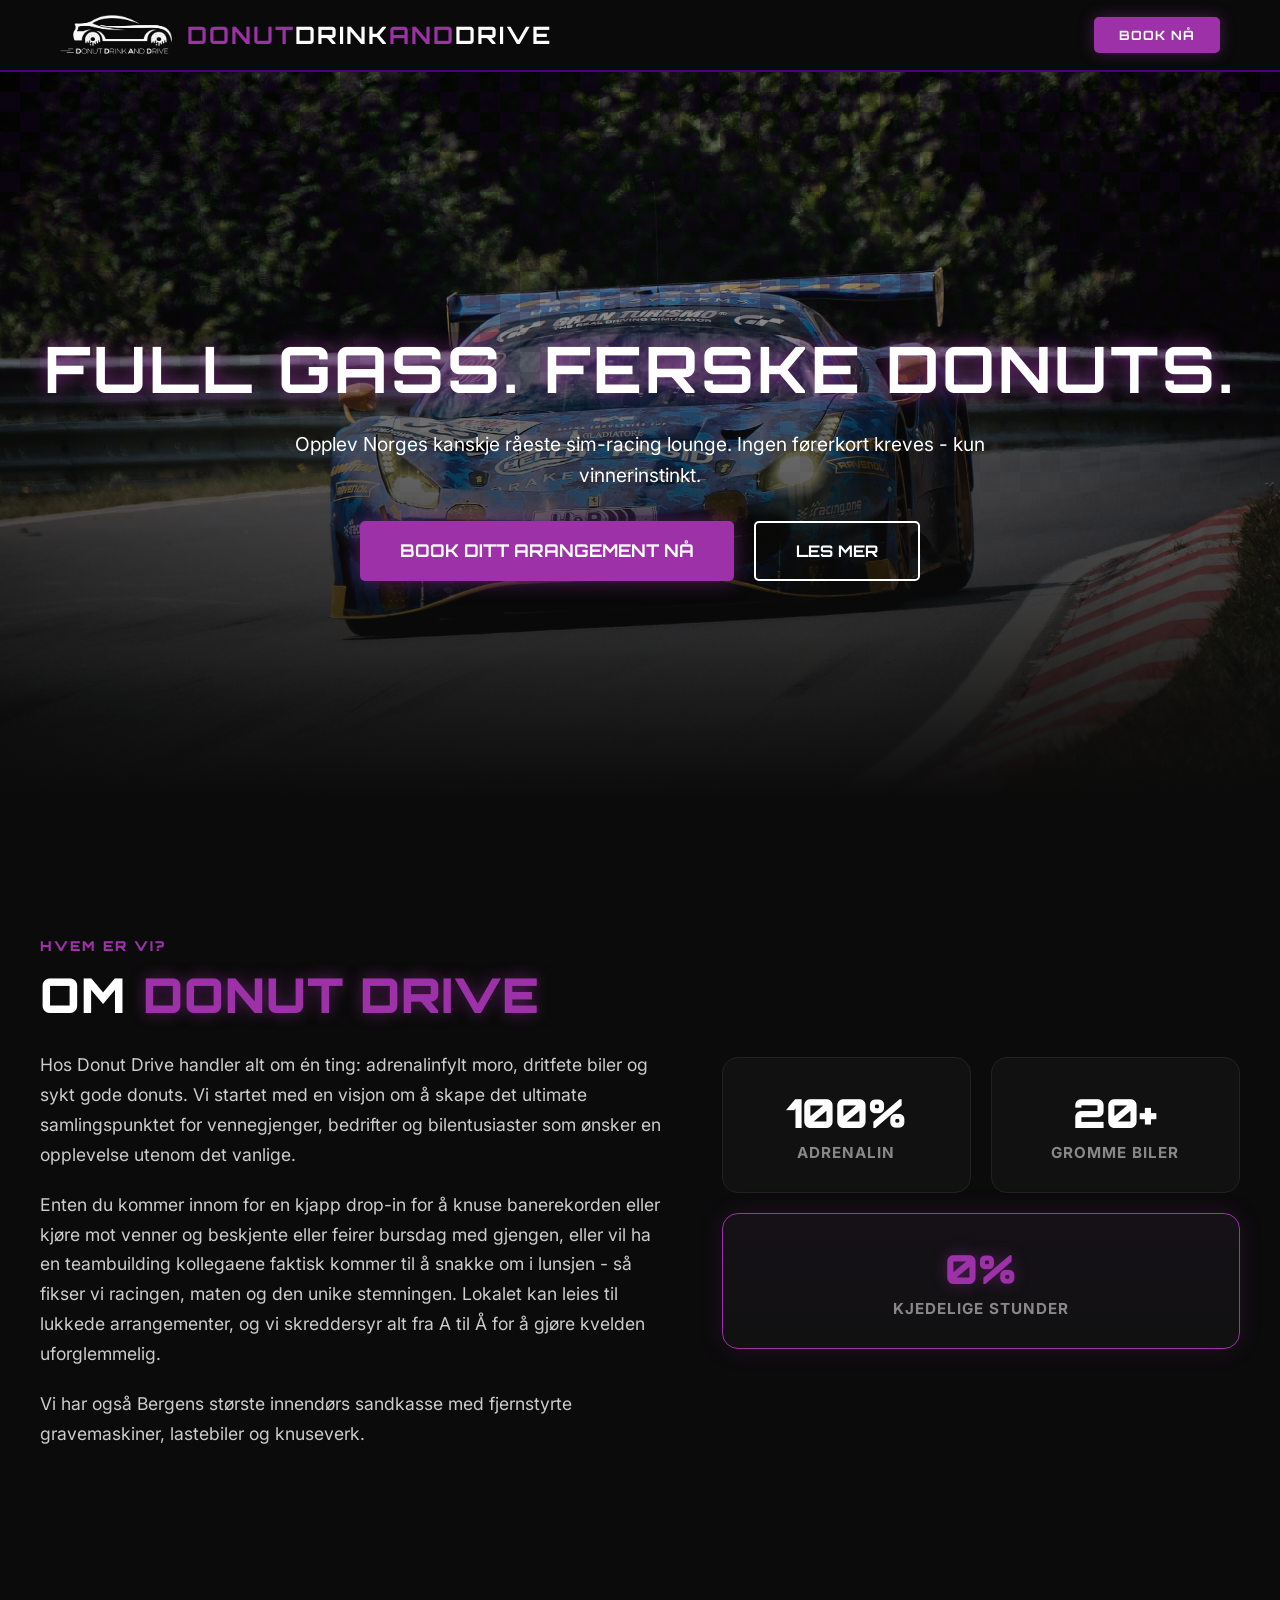
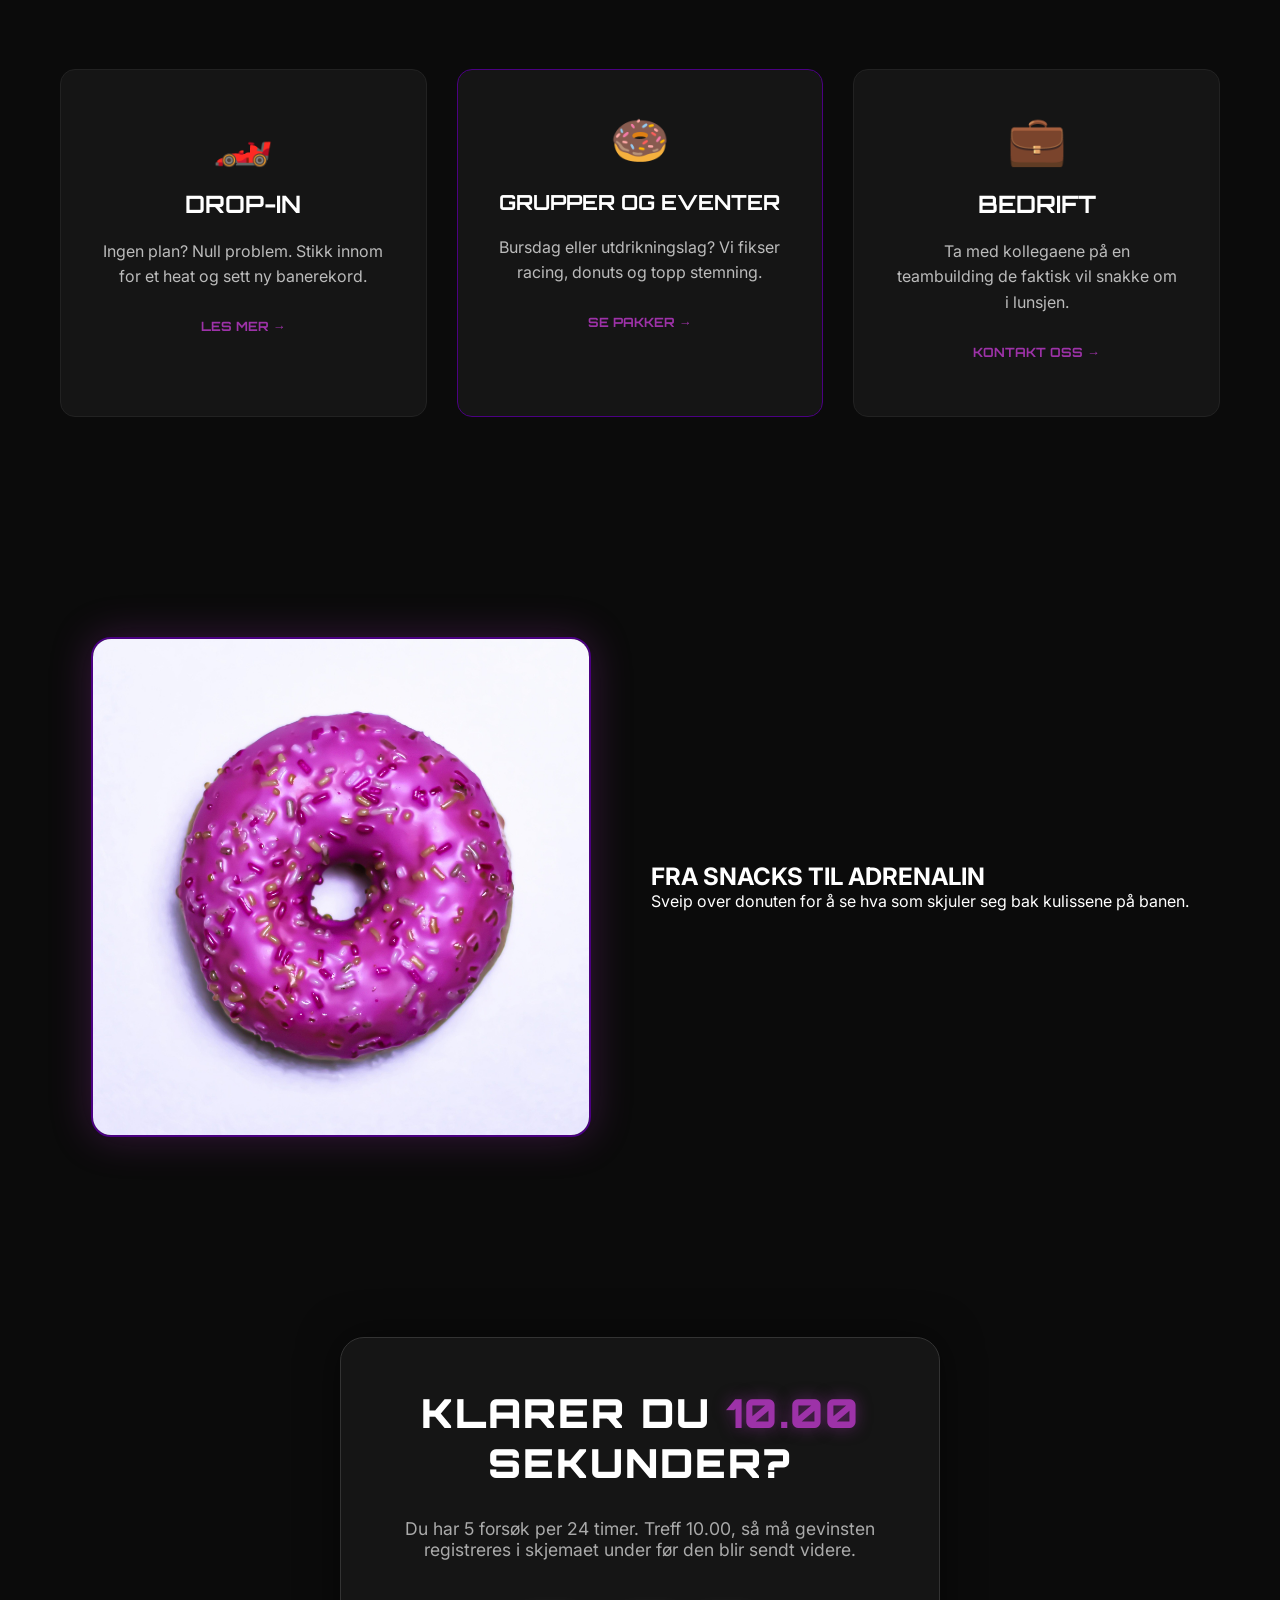
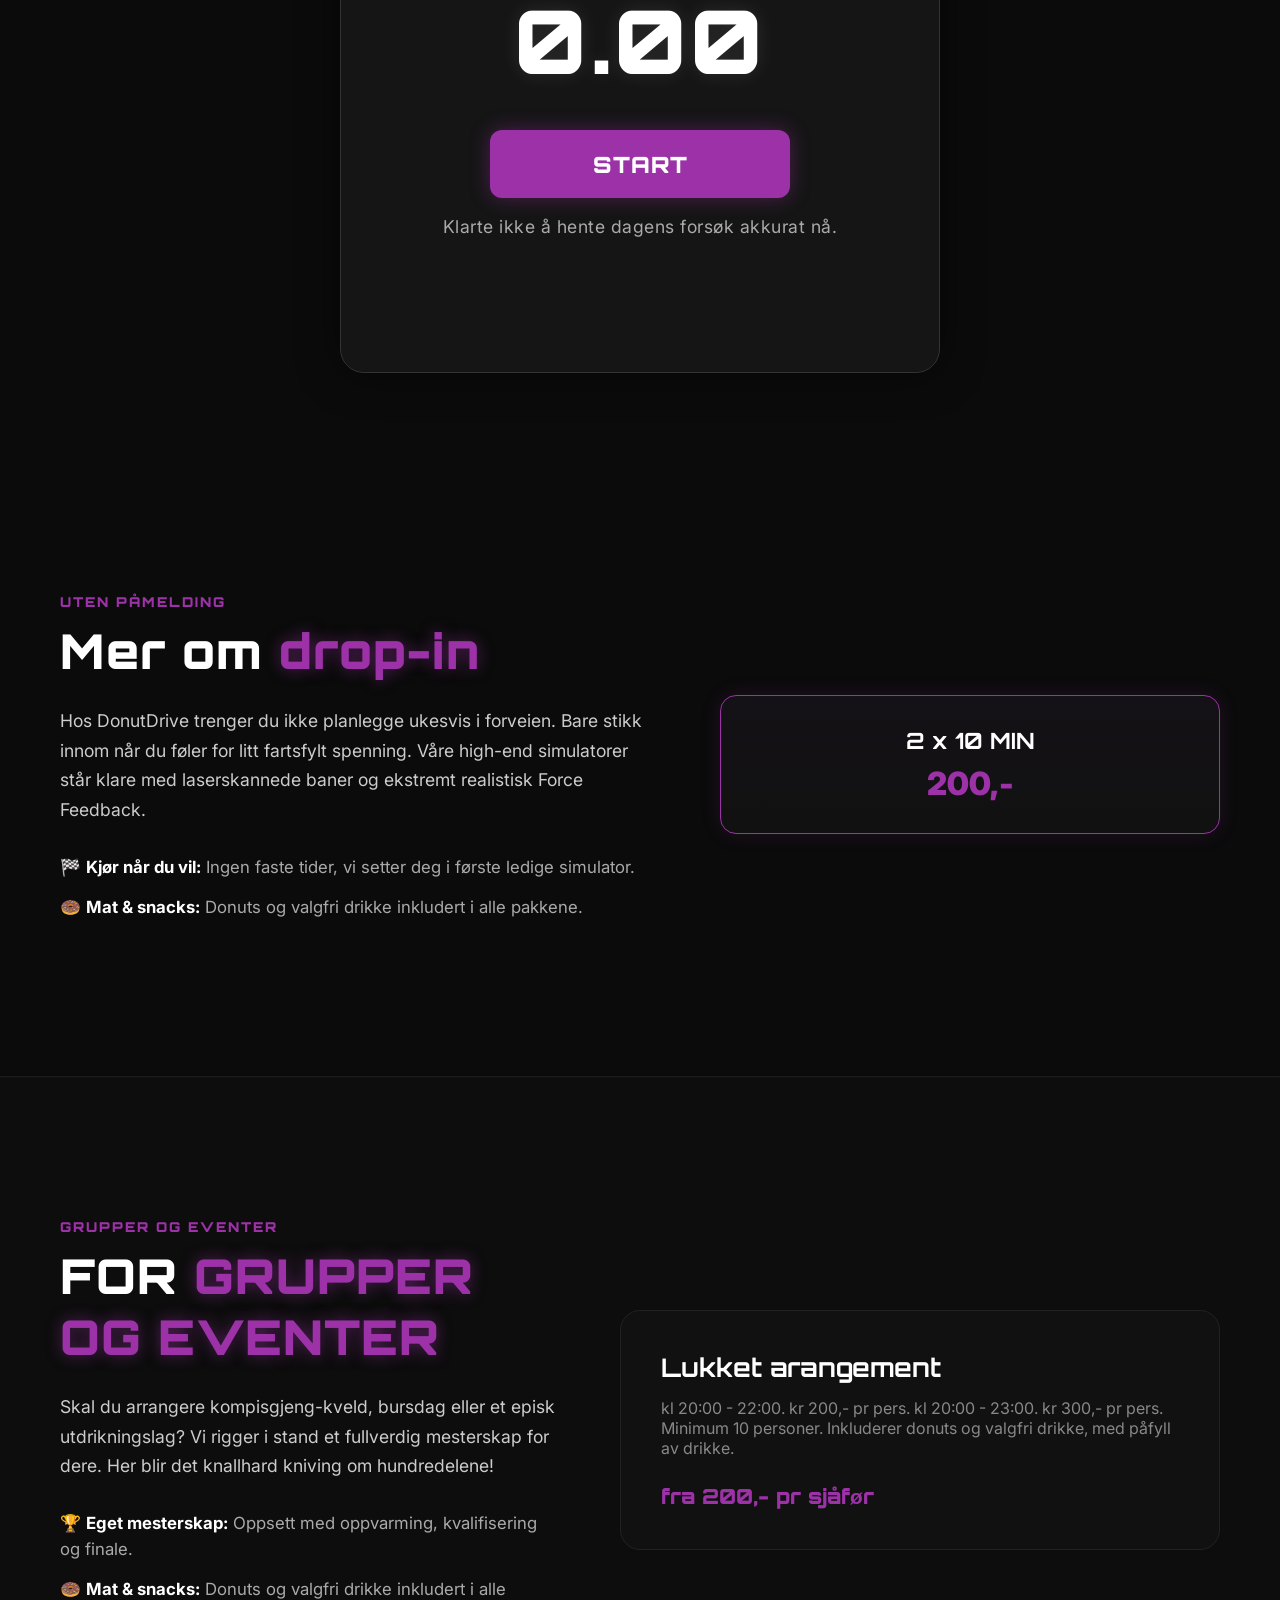
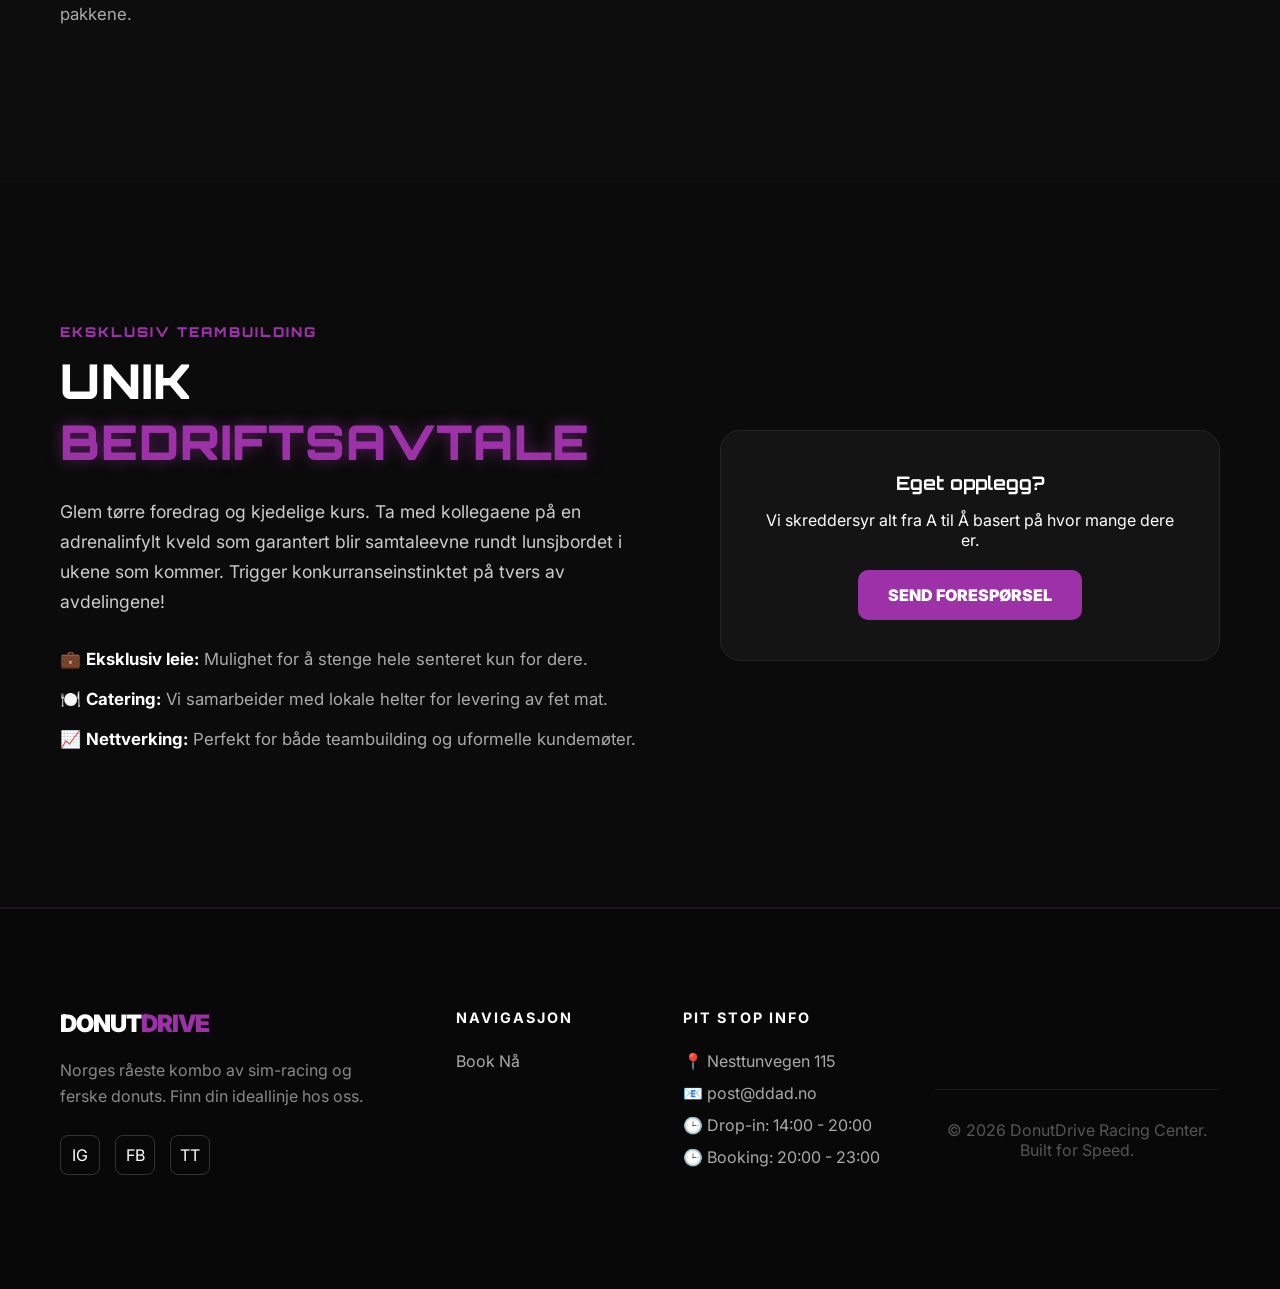
==== commit 49377c2c: "oppdaterte tekst" ====
--- a/index.html
+++ b/index.html
@@ -431,8 +431,8 @@
           <div class="footer-contact">
             <h4>PIT STOP INFO</h4>
             <ul>
-              <li>📍 Nesttunvegen 32</li>
-              <li>📧 post@donutdrive.no</li>
+              <li>📍 Nesttunvegen 115</li>
+              <li>📧 post@ddad.no</li>
               <li>🕒 Drop-in: 14:00 - 20:00</li>
               <li>🕒 Booking: 20:00 - 23:00</li>
             </ul>
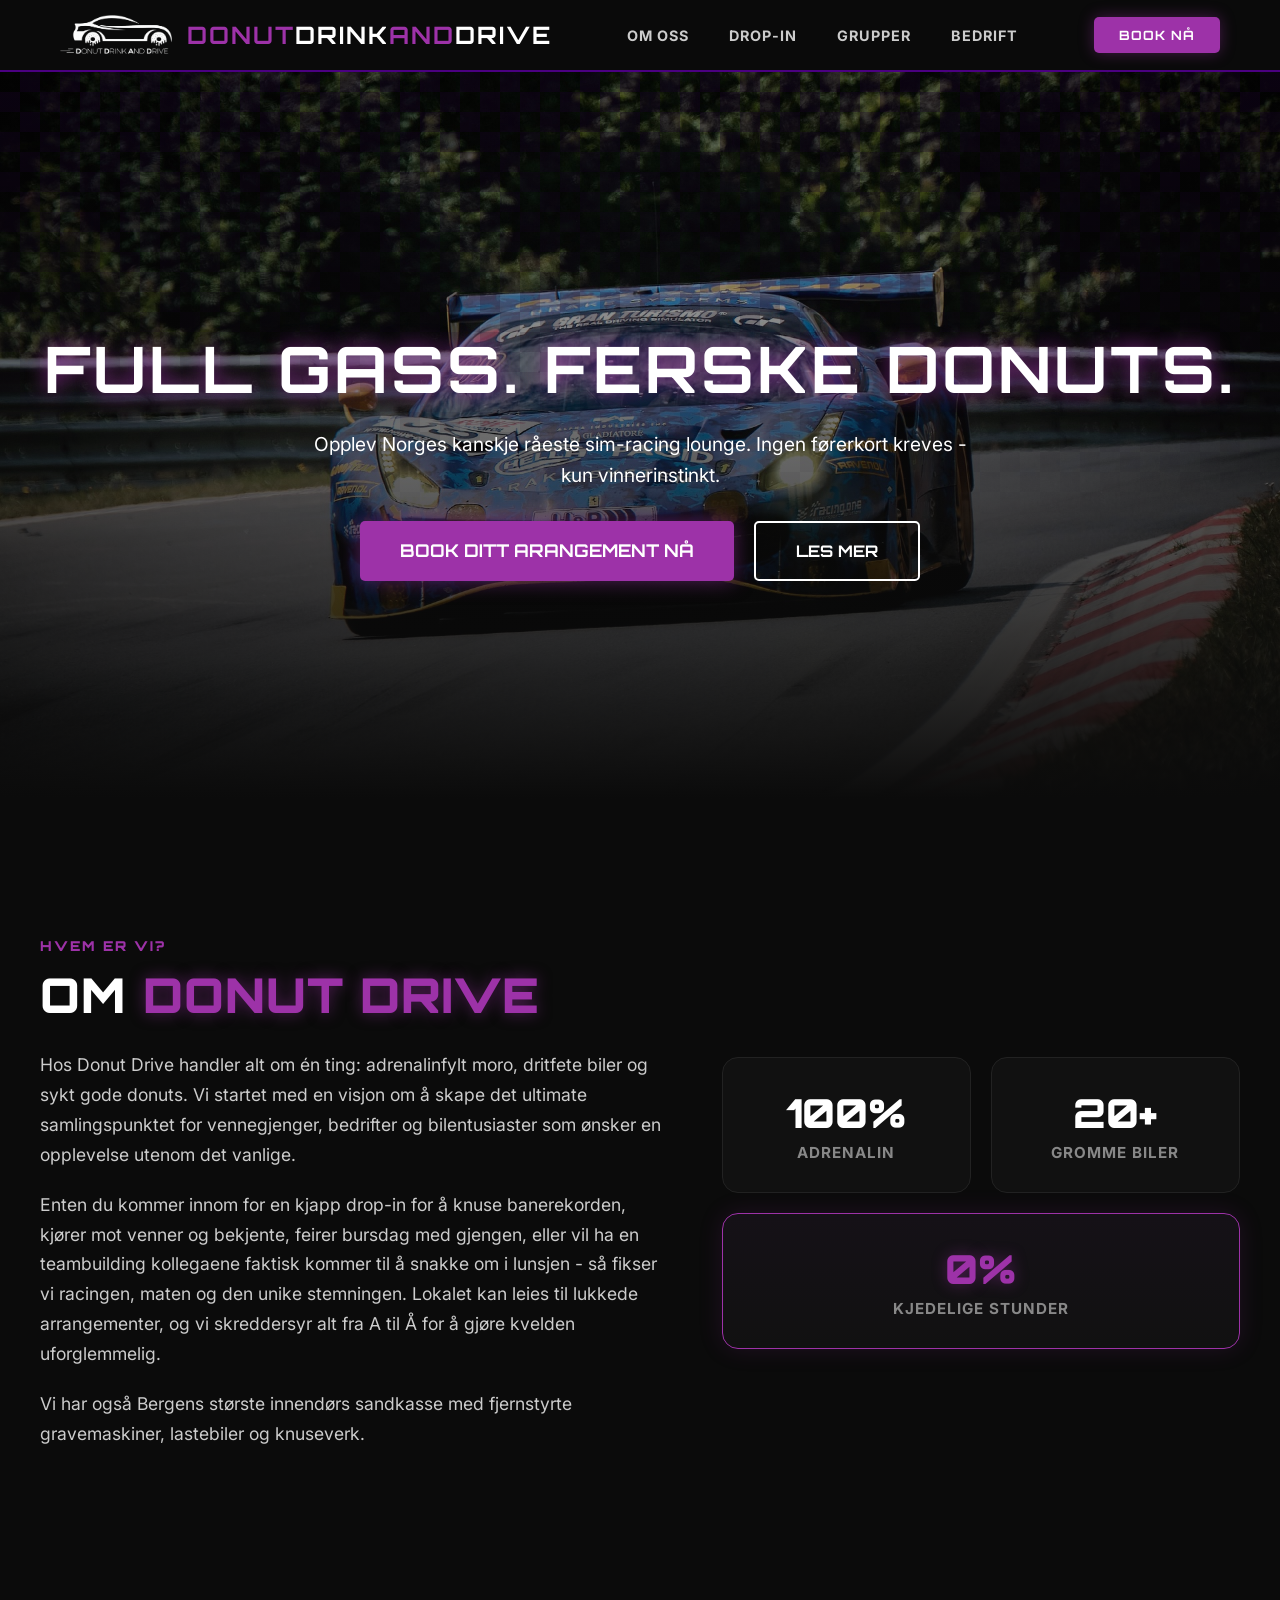
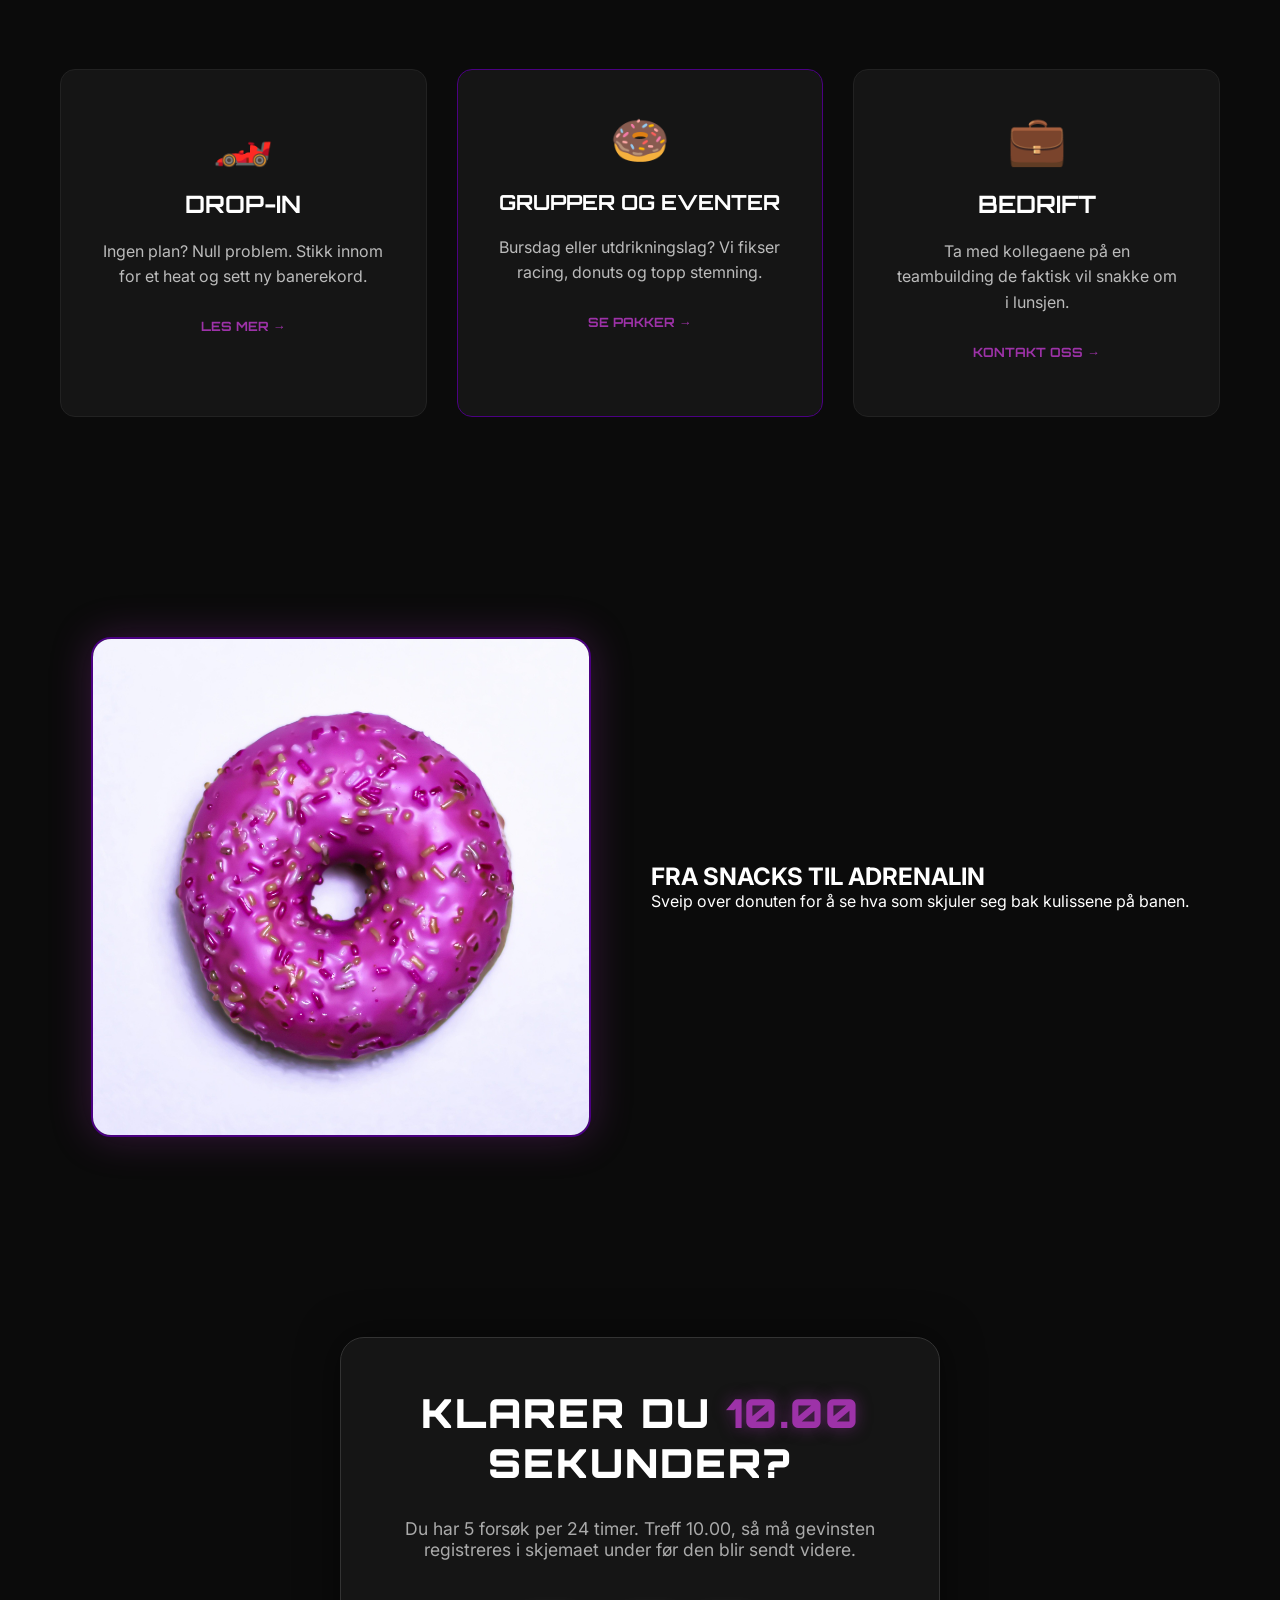
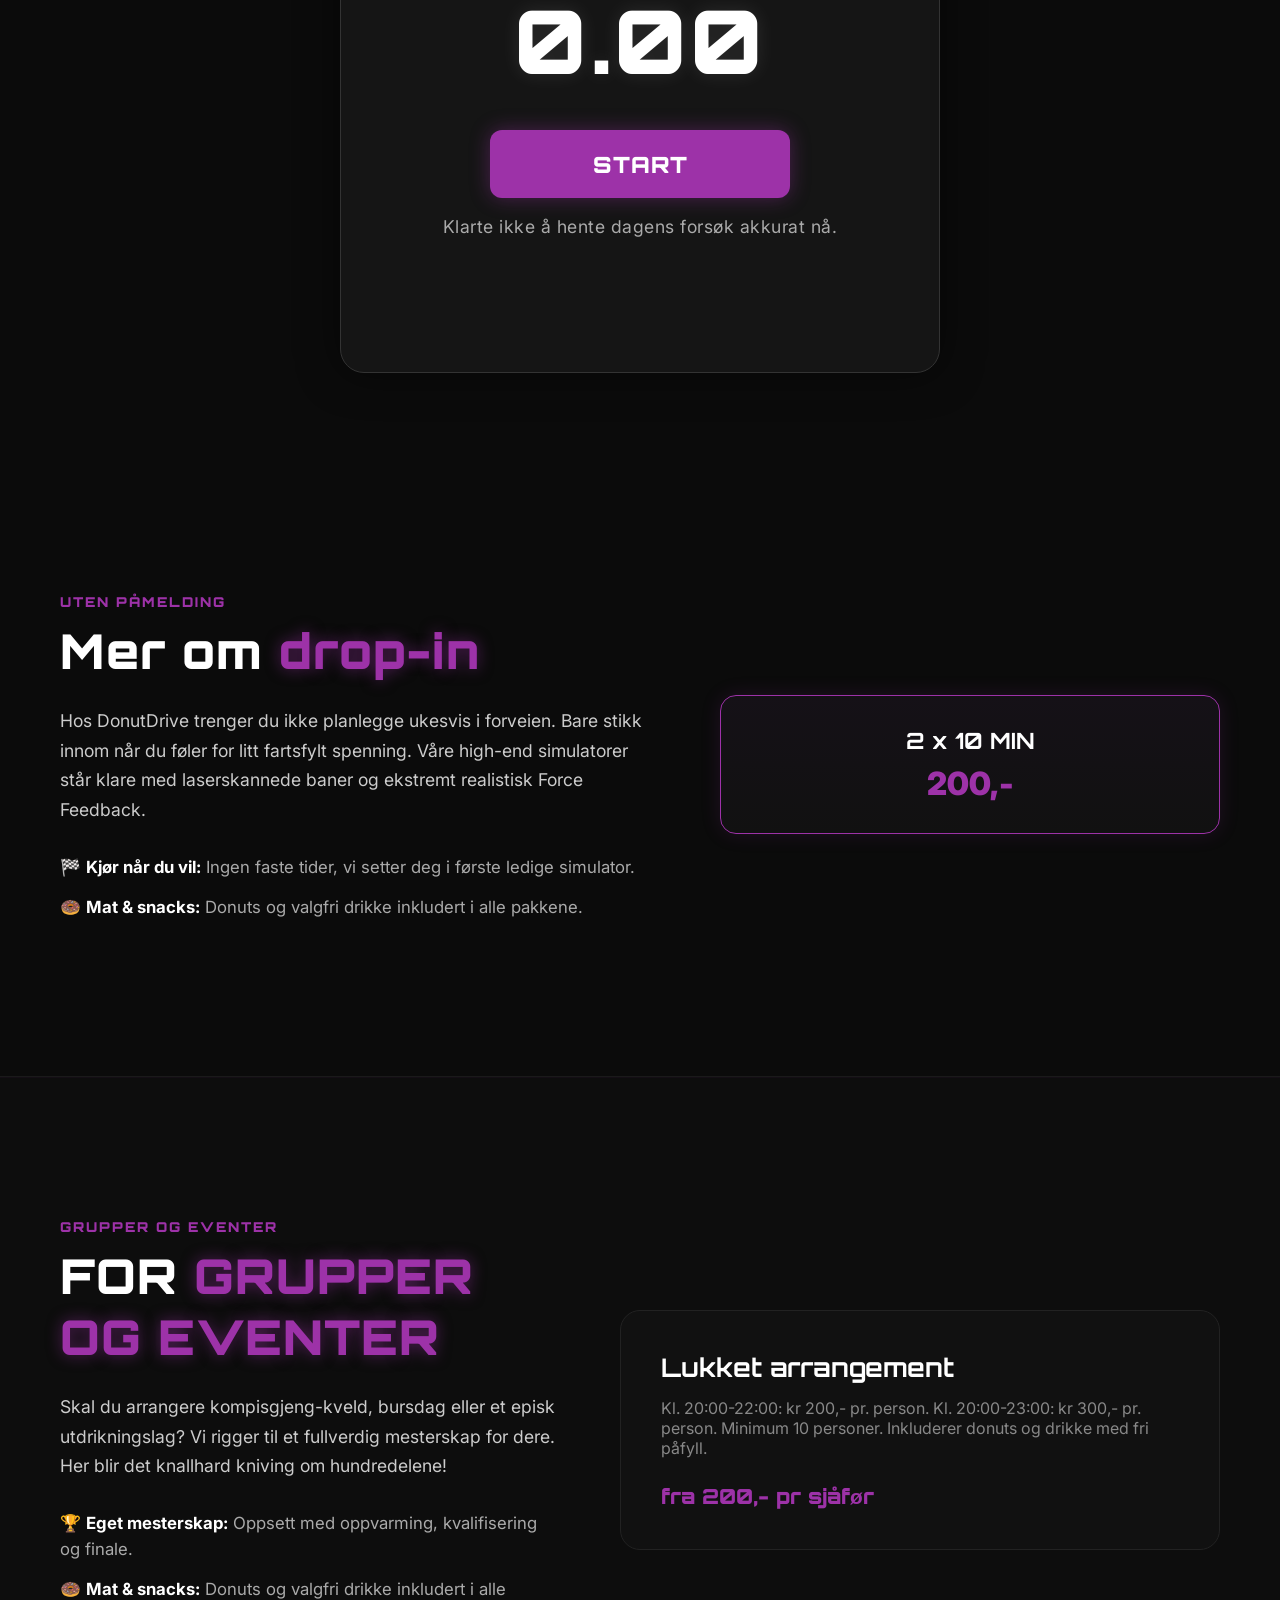
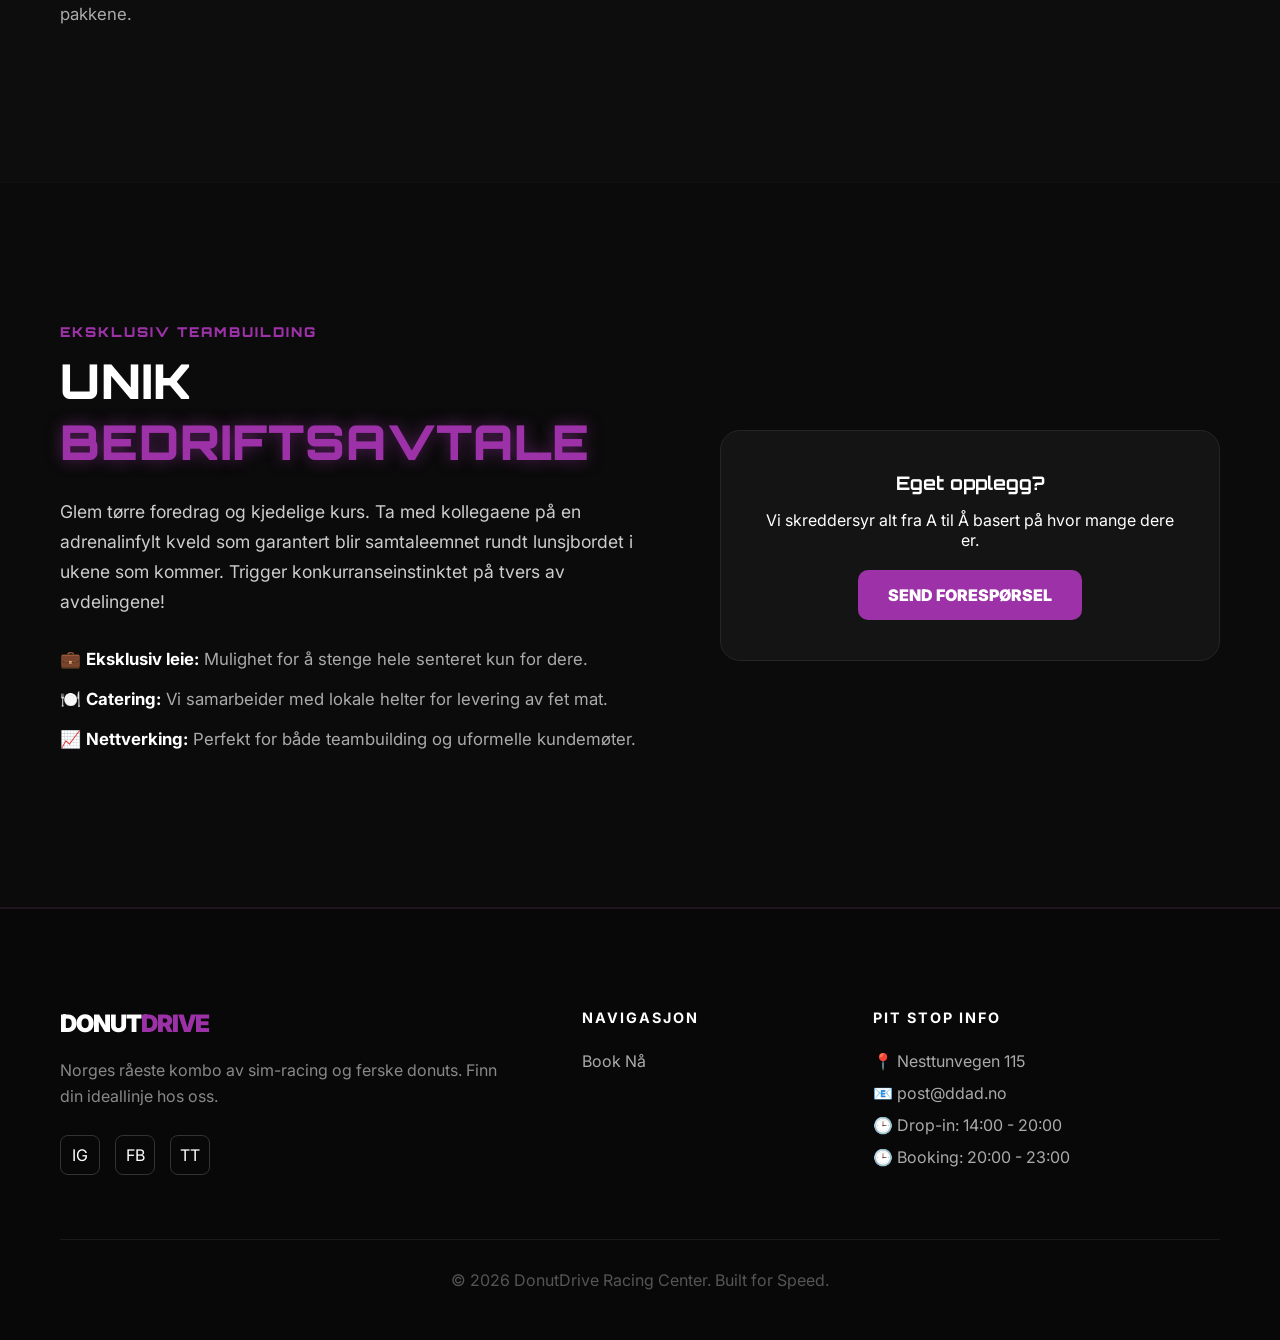
==== commit 3ec99b50: "claude lagde mobilversjon" ====
--- a/index.html
+++ b/index.html
@@ -25,15 +25,34 @@
           </div>
         </a>
 
-        <nav class="nav-menu">
+        <nav class="nav-menu" id="nav-menu">
           <ul>
+            <li><a href="#om-oss">Om oss</a></li>
+            <li><a href="#dropin-info">Drop-in</a></li>
+            <li><a href="#grupper-info">Grupper</a></li>
+            <li><a href="#bedrift-info">Bedrift</a></li>
             <!--<li><a href="html/leaderboard.html">Banerekorder</a></li>-->
           </ul>
         </nav>
-        <div class="header-cta">
-          <a href="html/booking.html" class="btn-lilla">BOOK NÅ</a>
-        </div>
-      </div>
+        <div class="header-actions">
+          <div class="header-cta">
+            <a href="html/booking.html" class="btn-lilla">BOOK NÅ</a>
+          </div>
+          <button
+            type="button"
+            class="hamburger-btn"
+            id="hamburger-btn"
+            aria-label="Åpne meny"
+            aria-expanded="false"
+            aria-controls="nav-menu"
+          >
+            <span class="hamburger-line"></span>
+            <span class="hamburger-line"></span>
+            <span class="hamburger-line"></span>
+          </button>
+        </div>
+      </div>
+      <div class="nav-backdrop" id="nav-backdrop"></div>
     </header>
     <section class="hero">
       <div class="video-container">
@@ -79,12 +98,12 @@
             bilentusiaster som ønsker en opplevelse utenom det vanlige.
           </p>
           <p>
-            Enten du kommer innom for en kjapp drop-in for å knuse banerekorden
-            eller kjøre mot venner og beskjente eller feirer bursdag med
-            gjengen, eller vil ha en teambuilding kollegaene faktisk kommer til
-            å snakke om i lunsjen - så fikser vi racingen, maten og den unike
-            stemningen. Lokalet kan leies til lukkede arrangementer, og vi
-            skreddersyr alt fra A til Å for å gjøre kvelden uforglemmelig.
+            Enten du kommer innom for en kjapp drop-in for å knuse banerekorden,
+            kjører mot venner og bekjente, feirer bursdag med gjengen, eller vil
+            ha en teambuilding kollegaene faktisk kommer til å snakke om i
+            lunsjen - så fikser vi racingen, maten og den unike stemningen.
+            Lokalet kan leies til lukkede arrangementer, og vi skreddersyr alt
+            fra A til Å for å gjøre kvelden uforglemmelig.
           </p>
           <p>
             Vi har også Bergens største innendørs sandkasse med fjernstyrte
@@ -320,8 +339,8 @@
 
             <p>
               Skal du arrangere kompisgjeng-kveld, bursdag eller et episk
-              utdrikningslag? Vi rigger i stand et fullverdig mesterskap for
-              dere. Her blir det knallhard kniving om hundredelene!
+              utdrikningslag? Vi rigger til et fullverdig mesterskap for dere.
+              Her blir det knallhard kniving om hundredelene!
             </p>
 
             <ul class="details-list">
@@ -339,12 +358,12 @@
 
           <div class="details-stats-box horizontal">
             <div class="package-info-card">
-              <h4>Lukket arangement</h4>
+              <h4>Lukket arrangement</h4>
 
               <p>
-                kl 20:00 - 22:00. kr 200,- pr pers. kl 20:00 - 23:00. kr 300,-
-                pr pers. Minimum 10 personer. Inkluderer donuts og valgfri
-                drikke, med påfyll av drikke.
+                Kl. 20:00-22:00: kr 200,- pr. person. Kl. 20:00-23:00: kr 300,-
+                pr. person. Minimum 10 personer. Inkluderer donuts og drikke med
+                fri påfyll.
               </p>
 
               <span class="pack-price">fra 200,- pr sjåfør</span>
@@ -364,7 +383,7 @@
 
             <p>
               Glem tørre foredrag og kjedelige kurs. Ta med kollegaene på en
-              adrenalinfylt kveld som garantert blir samtaleevne rundt
+              adrenalinfylt kveld som garantert blir samtaleemnet rundt
               lunsjbordet i ukene som kommer. Trigger konkurranseinstinktet på
               tvers av avdelingene!
             </p>
--- a/css/index.css
+++ b/css/index.css
@@ -9,6 +9,7 @@
   background-color: #0b0b0b; /* Nesten helt svart */
   font-family: "Inter", sans-serif;
   color: white;
+  overflow-x: hidden;
 }
 
 .container {
@@ -53,7 +54,7 @@
 
 /* Størrelsen på selve bil-logoen */
 .main-header .logo-img {
-  height: 40px; /* Juster denne hvis du vil ha bil-bildet større eller mindre */
+  height: clamp(20px, 6vw, 40px); /* Juster denne hvis du vil ha bil-bildet større eller mindre */
   width: auto;
   display: block;
 }
@@ -61,9 +62,9 @@
 /* Selve tekstboksen - tvinger ordene sammen på én linje */
 .main-header .logo-text-wrapper {
   font-family: "Orbitron", sans-serif;
-  font-size: 1.5rem;
+  font-size: clamp(0.5rem, 2.4vw, 1.5rem);
   font-weight: bold;
-  letter-spacing: 2px;
+  letter-spacing: clamp(0.3px, 0.3vw, 2px);
   display: flex;
   gap: 0; /* ABSOLUTT NULL mellomrom mellom DONUT, DRINK, AND, DRIVE */
   white-space: nowrap;
@@ -127,6 +128,61 @@
   box-shadow: 0 0 25px rgba(157, 50, 168, 0.7);
   transform: translateY(-2px);
 }
+
+/* --- HEADER ACTIONS / HAMBURGER --- */
+.header-actions {
+  display: flex;
+  align-items: center;
+  gap: 15px;
+}
+
+.hamburger-btn {
+  display: none;
+  flex-direction: column;
+  justify-content: center;
+  align-items: center;
+  gap: 5px;
+  width: 40px;
+  height: 40px;
+  background: transparent;
+  border: none;
+  padding: 0;
+  cursor: pointer;
+  z-index: 1002;
+  flex-shrink: 0;
+}
+
+.hamburger-line {
+  display: block;
+  width: 24px;
+  height: 2px;
+  background: #fff;
+  border-radius: 2px;
+  transition: transform 0.3s ease, opacity 0.3s ease;
+}
+
+.hamburger-btn.active .hamburger-line:nth-child(1) {
+  transform: translateY(7px) rotate(45deg);
+}
+
+.hamburger-btn.active .hamburger-line:nth-child(2) {
+  opacity: 0;
+}
+
+.hamburger-btn.active .hamburger-line:nth-child(3) {
+  transform: translateY(-7px) rotate(-45deg);
+}
+
+.nav-backdrop {
+  display: none;
+  position: fixed;
+  inset: 0;
+  background: rgba(0, 0, 0, 0.6);
+  z-index: 999;
+  opacity: 0;
+  transition: opacity 0.3s ease;
+}
+
 /* Hero Seksjon */
 .hero {
   position: relative;
@@ -223,10 +279,11 @@
 /* Tekst-styling */
 .hero-content h1 {
   font-family: "Orbitron", sans-serif;
-  font-size: 4rem;
+  font-size: clamp(2.2rem, 8vw, 4rem);
   letter-spacing: 3px;
   margin-bottom: 20px;
   text-shadow: 0 0 20px rgba(157, 50, 168, 0.8);
+  padding: 0 15px;
 }
 
 .hero-content p {
@@ -234,13 +291,16 @@
   max-width: 700px;
   margin: 0 auto 30px;
   line-height: 1.6;
+  padding: 0 20px;
 }
 
 /* Knapper i Hero */
 .hero-btns {
   display: flex;
+  flex-wrap: wrap;
   gap: 20px;
   justify-content: center;
+  padding: 0 20px;
 }
 
 .btn-lilla-lg {
@@ -500,6 +560,12 @@
   width: 100%; /* Sørger for at den dekker hele bredden */
 }
 
+/* Overstyrer den globale flex-containeren så footer-grid og footer-bottom
+   stables under hverandre i stedet for å presses side om side */
+.main-footer .container {
+  display: block;
+}
+
 .footer-glow {
   position: absolute;
   top: 0;
@@ -608,6 +674,9 @@
   /* Gjør at den faste headeren ikke kutter toppen av overskriftene når du ruller ned */
 
   scroll-padding-top: 100px;
+
+  /* Hindrer horisontal scroll fra den skjulte mobil-navmenyen (fixed + transform) */
+  overflow-x: hidden;
 }
 
 /* --- DETALJSEKSJONER BASE --- */
@@ -673,13 +742,15 @@
 .details-text h2 {
   font-family: "Orbitron", sans-serif;
 
-  font-size: clamp(2rem, 5vw, 3rem);
+  font-size: clamp(1.6rem, 5vw, 3rem);
 
   font-weight: 900;
 
   letter-spacing: 1px;
 
   margin: 0 0 25px 0;
+
+  overflow-wrap: break-word;
 }
 
 .purple-glow {
@@ -1220,3 +1291,130 @@
     text-align: center;
   }
 }
+
+/* ==========================================================================
+   HEADER / NAV MOBILRESPONSIVITET
+   ========================================================================== */
+
+@media (max-width: 880px) {
+  .main-header .container {
+    padding: 12px 16px;
+  }
+
+  .hamburger-btn {
+    display: flex;
+  }
+
+  .main-header .nav-menu {
+    position: fixed;
+    top: 0;
+    right: 0;
+    height: 100dvh;
+    width: min(78vw, 320px);
+    background: rgba(11, 11, 11, 0.98);
+    backdrop-filter: blur(10px);
+    border-left: 1px solid rgba(157, 50, 168, 0.3);
+    box-shadow: -10px 0 40px rgba(0, 0, 0, 0.5);
+    padding: 110px 30px 40px;
+    box-sizing: border-box;
+    transform: translateX(100%);
+    transition: transform 0.35s ease;
+    z-index: 1001;
+  }
+
+  .main-header .nav-menu.open {
+    transform: translateX(0);
+  }
+
+  .main-header .nav-menu ul {
+    flex-direction: column;
+    gap: 28px;
+  }
+
+  .main-header .nav-menu ul li a {
+    font-size: 1.15rem;
+  }
+
+  .nav-backdrop.open {
+    display: block;
+    opacity: 1;
+  }
+
+  .main-header .btn-lilla {
+    padding: 9px 16px;
+    font-size: 0.7rem;
+  }
+
+  .header-actions {
+    gap: 10px;
+  }
+}
+
+@media (max-width: 480px) {
+  .main-header .logo {
+    gap: 6px;
+  }
+
+  .main-header .btn-lilla {
+    padding: 8px 12px;
+    font-size: 0.62rem;
+  }
+
+  .hamburger-btn {
+    width: 32px;
+    height: 32px;
+  }
+
+  .hamburger-line {
+    width: 20px;
+  }
+}
+
+body.nav-locked {
+  overflow: hidden;
+}
+
+/* ==========================================================================
+   ØVRIG MOBILRESPONSIVITET (HERO, SPILL, KORT)
+   ========================================================================== */
+
+@media (max-width: 600px) {
+  .hero {
+    height: auto;
+    min-height: 85vh;
+    padding: 100px 0 60px;
+  }
+
+  .hero-btns {
+    flex-direction: column;
+    align-items: stretch;
+    width: 100%;
+    max-width: 360px;
+    margin: 0 auto;
+  }
+
+  .btn-lilla-lg,
+  .btn-outline {
+    width: 100%;
+    box-sizing: border-box;
+    text-align: center;
+    padding: 16px 20px;
+  }
+
+  .feature-card {
+    padding: 30px 24px;
+  }
+
+  .game-box {
+    padding: 35px 22px;
+  }
+
+  #timer-display {
+    font-size: 3.4rem;
+  }
+
+  #game-btn {
+    padding: 18px 30px;
+    font-size: 1.15rem;
+  }
+}
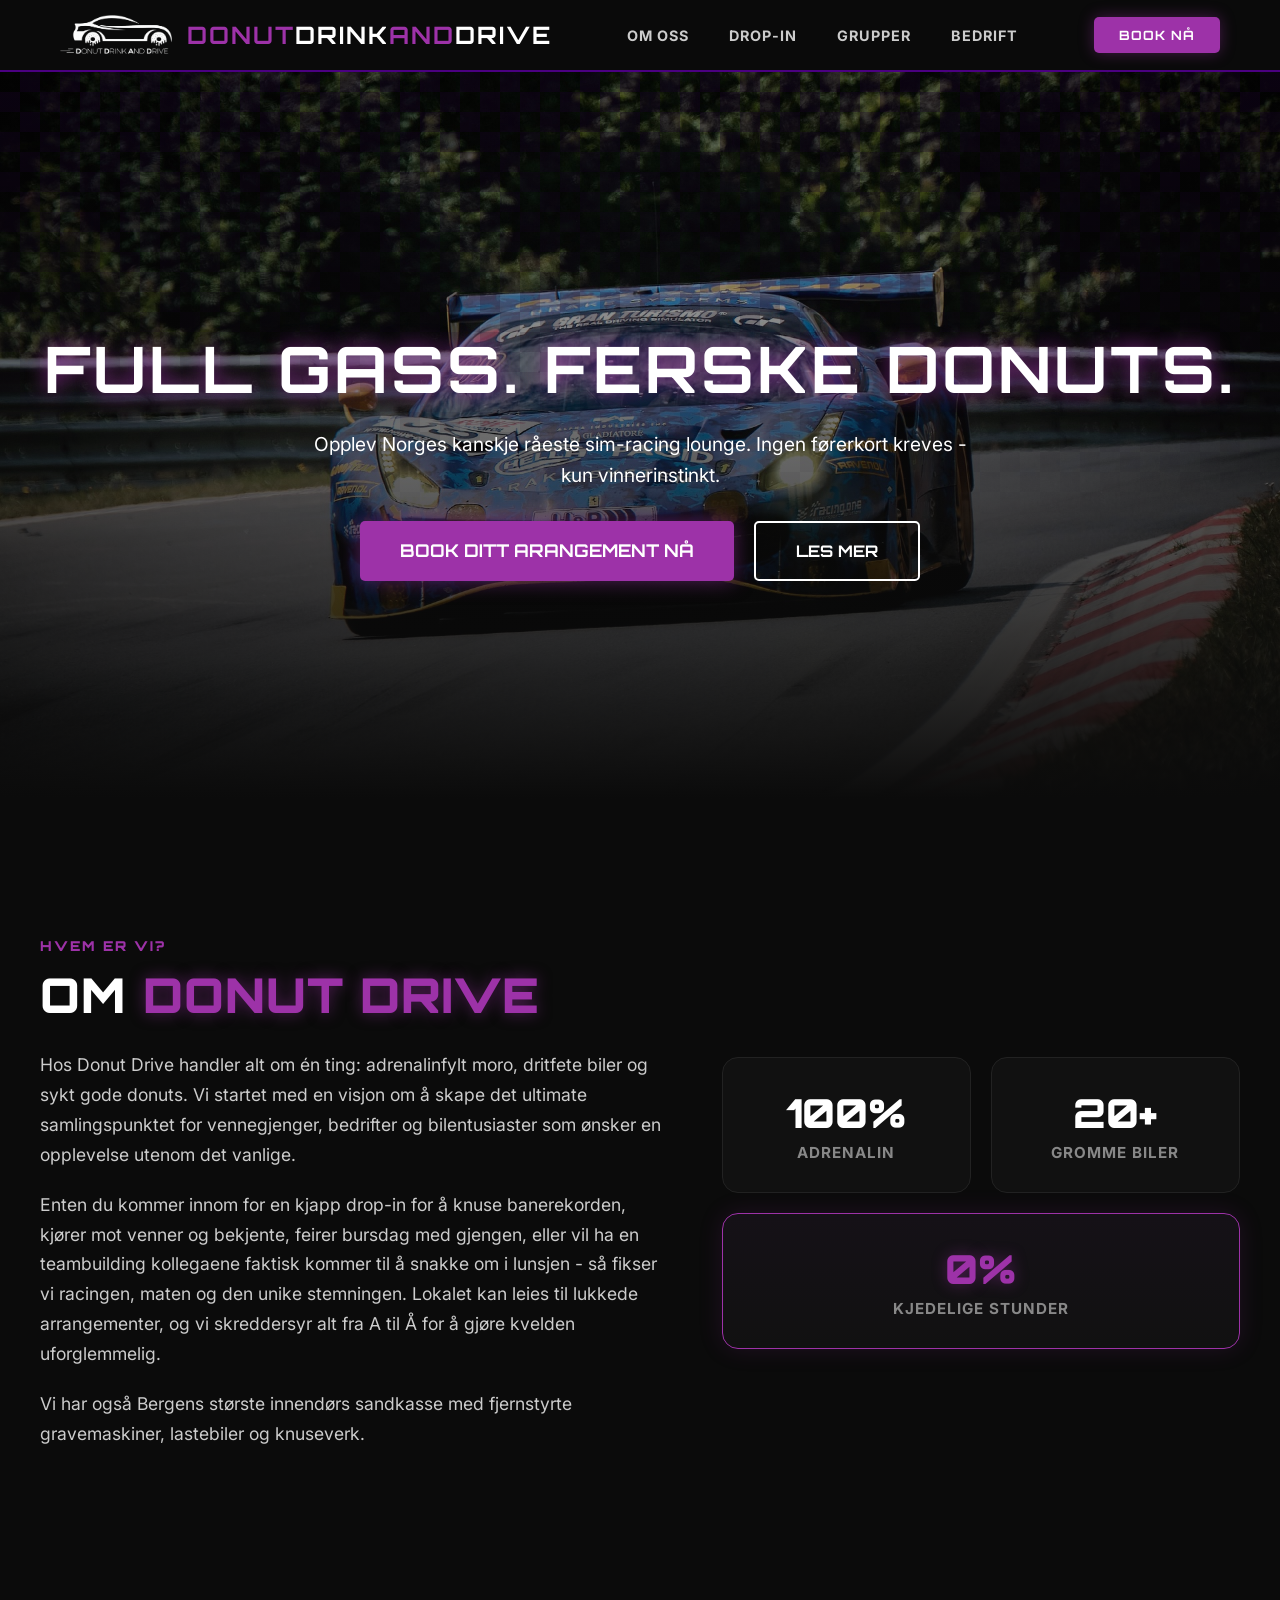
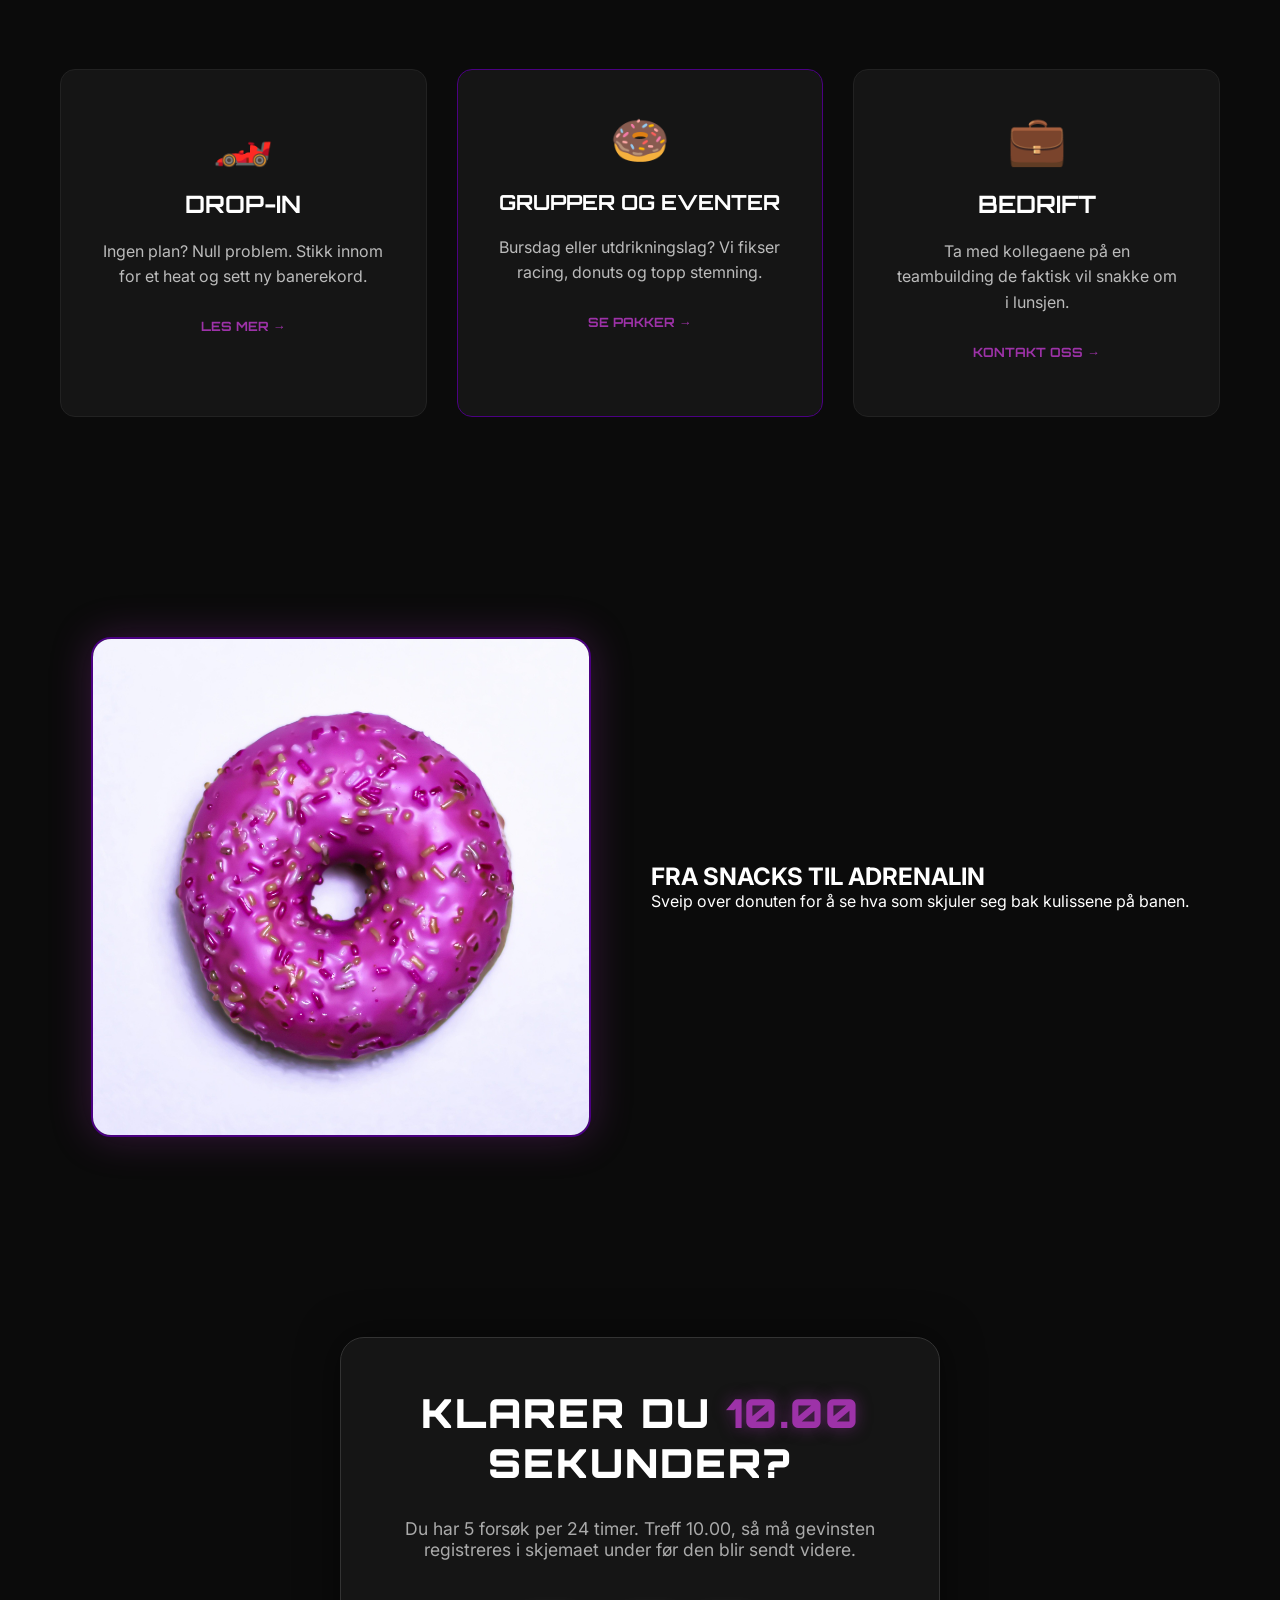
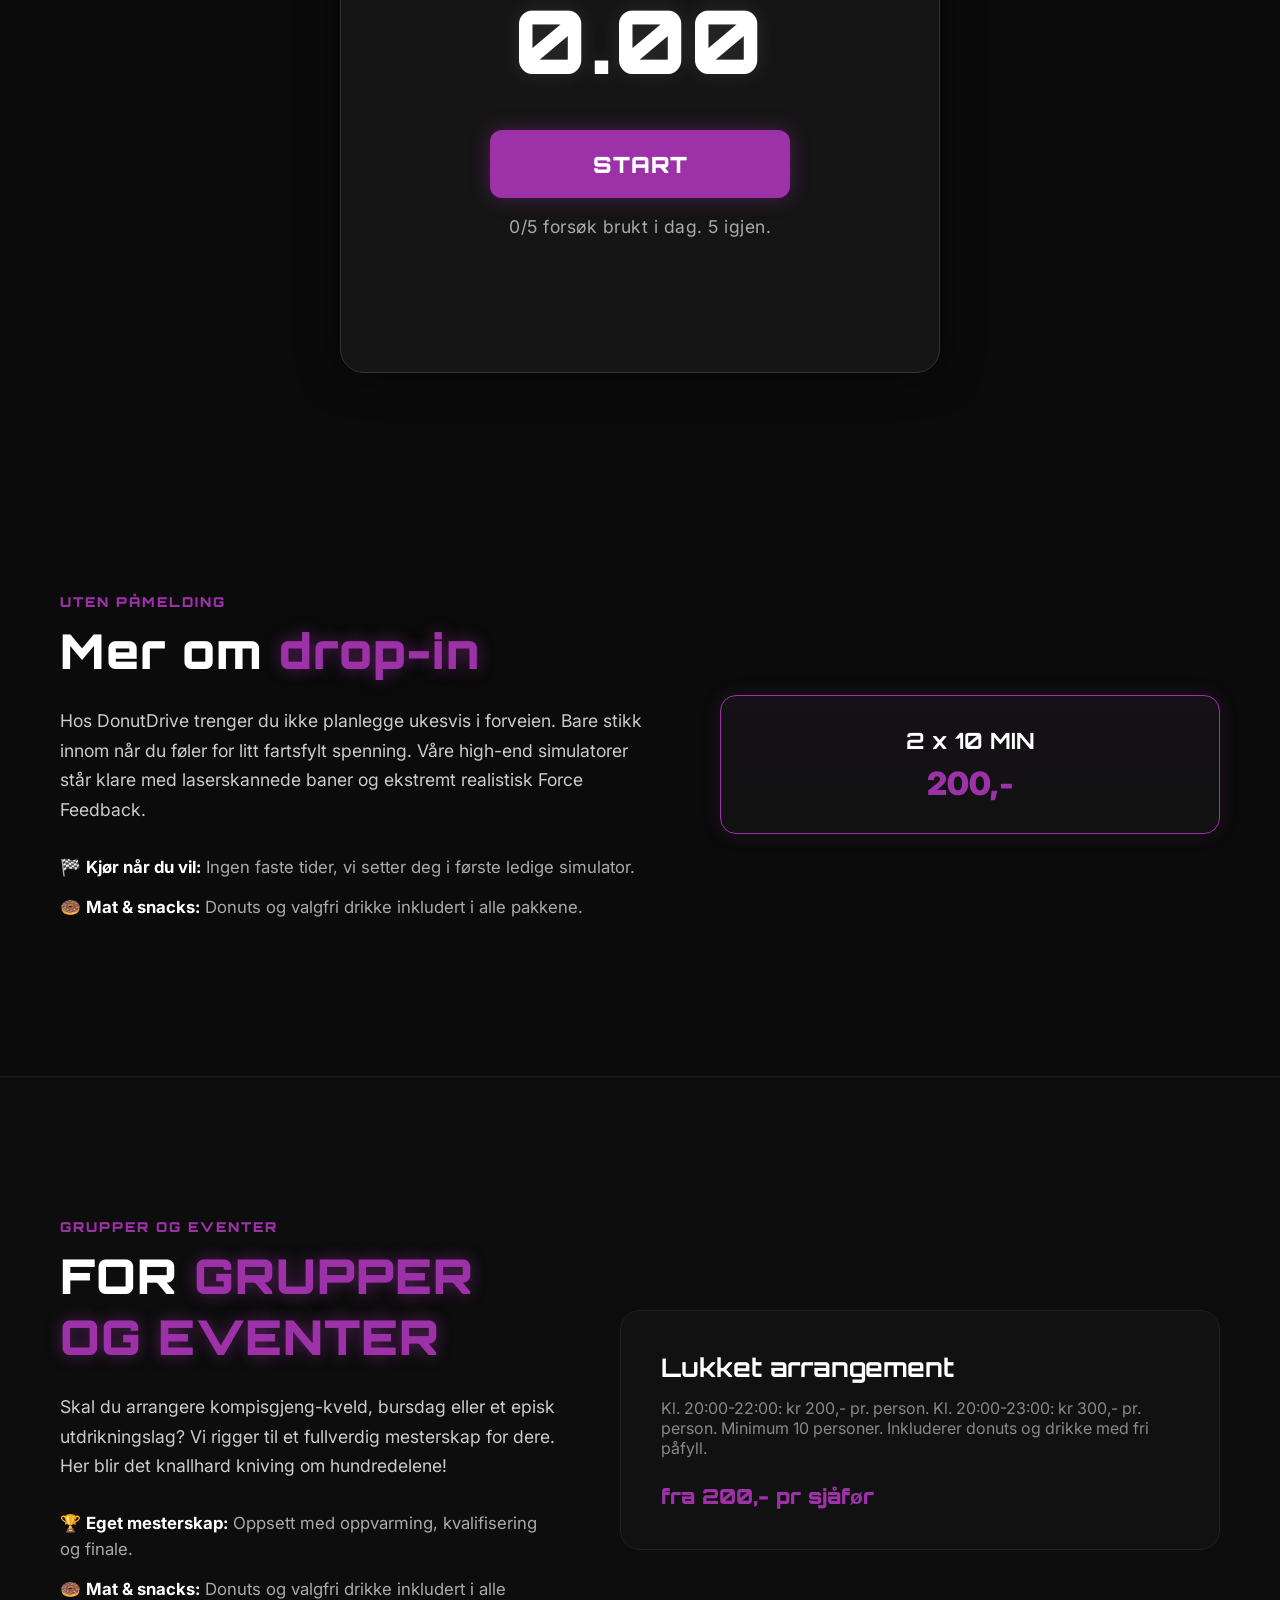
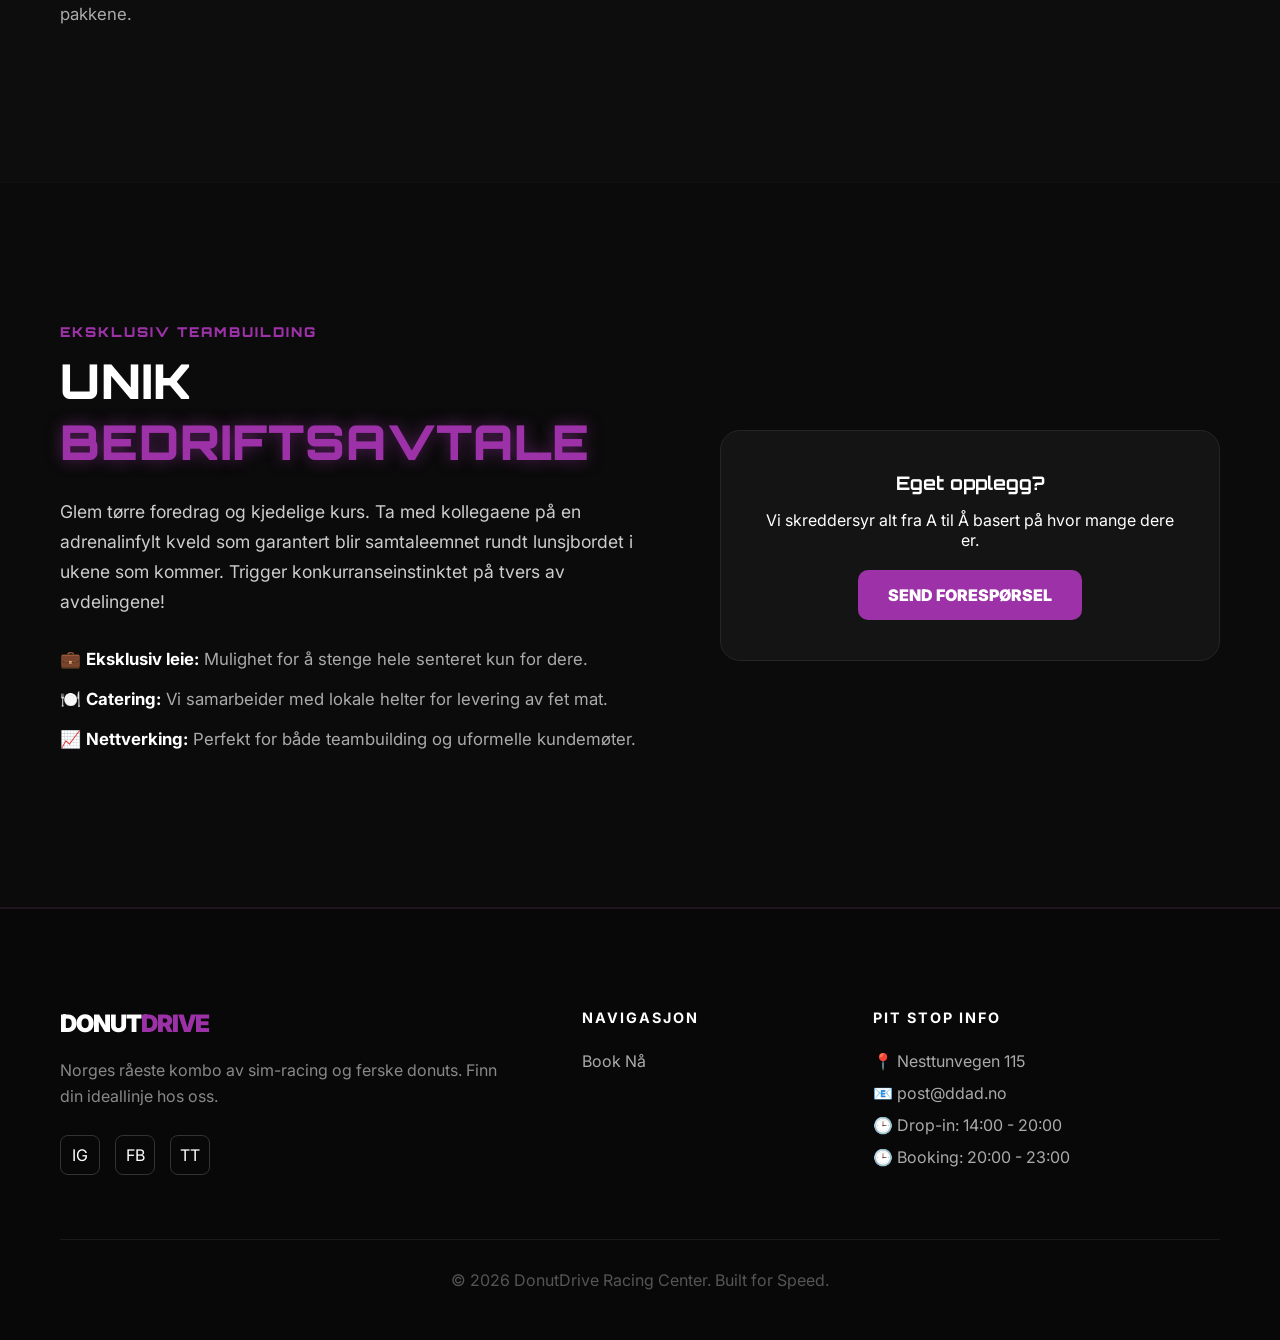
==== commit bd426ed1: "samme som forige" ====
--- a/index.html
+++ b/index.html
@@ -244,7 +244,7 @@
             <input type="hidden" name="result_time" id="win-result-time" />
             <input
               type="hidden"
-              name="attempts_used_today"
+              name="attempts_used_day"
               id="win-attempts-used"
             />
 
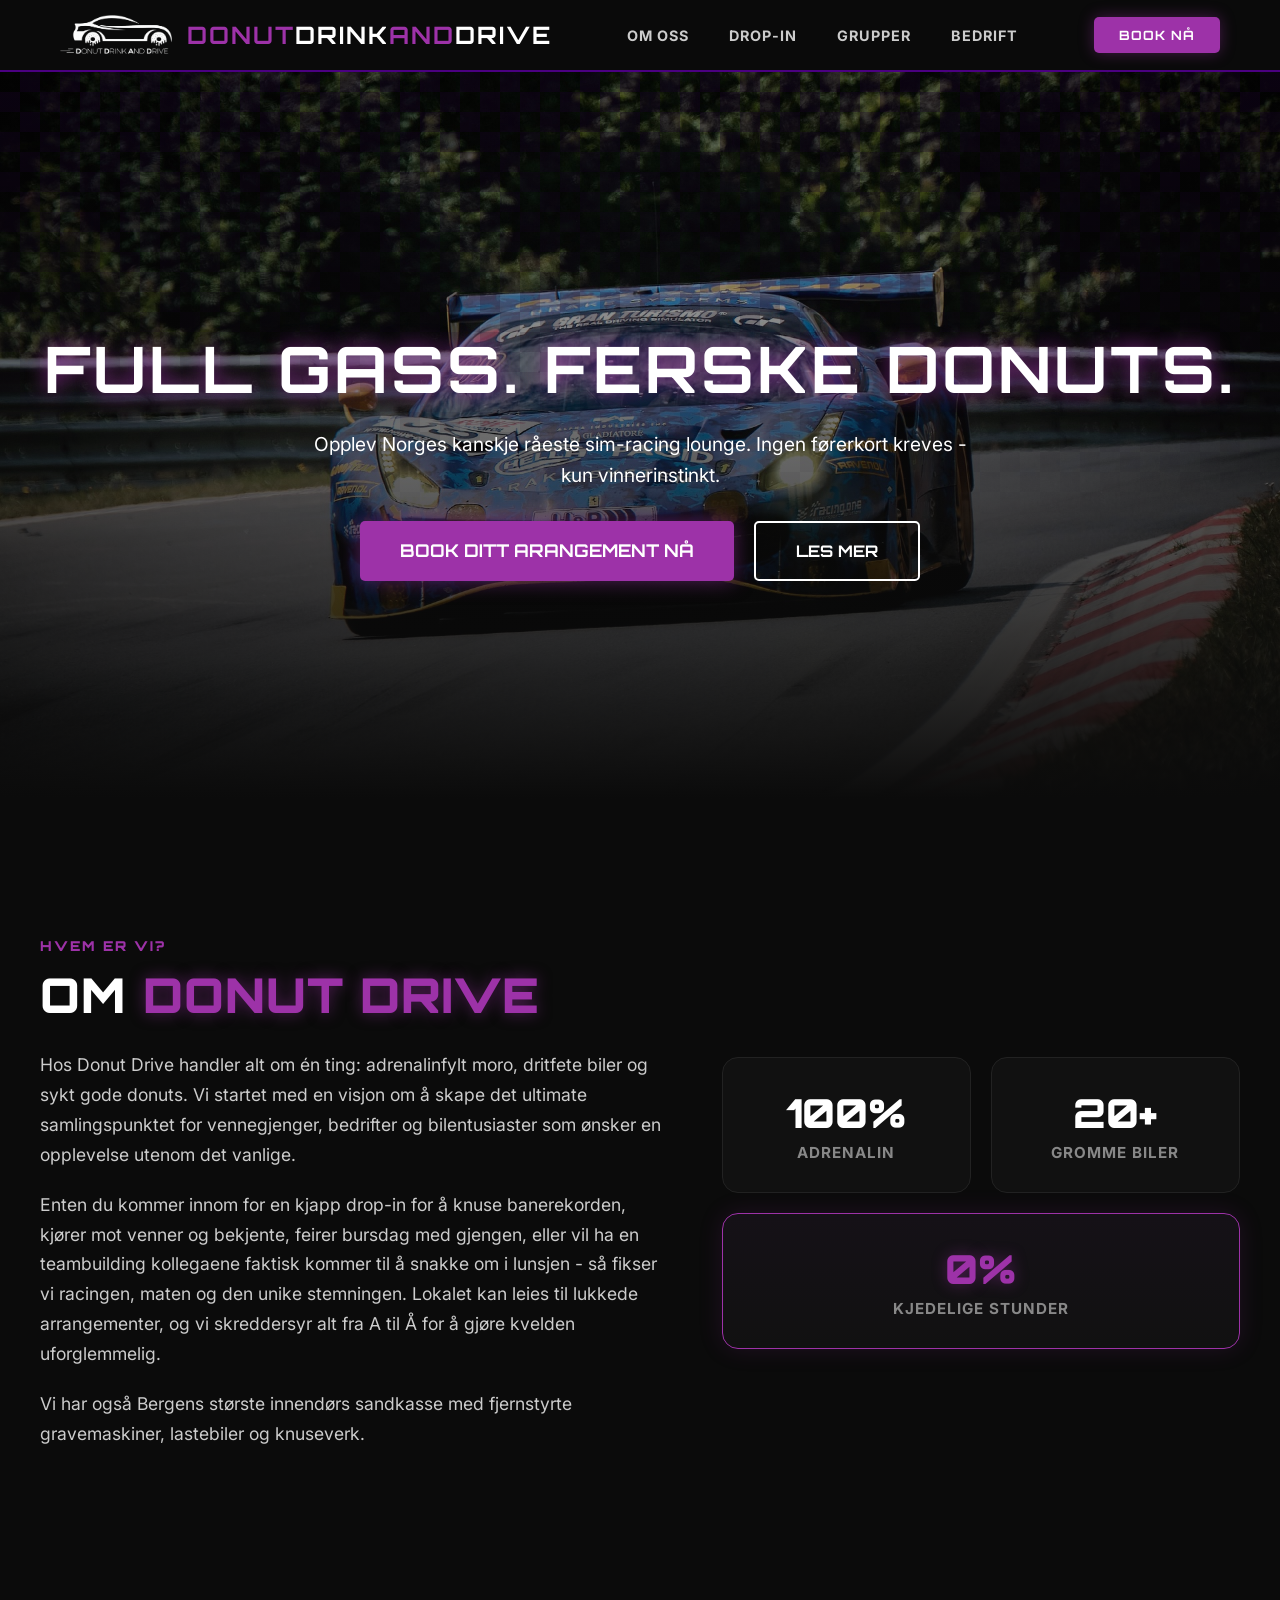
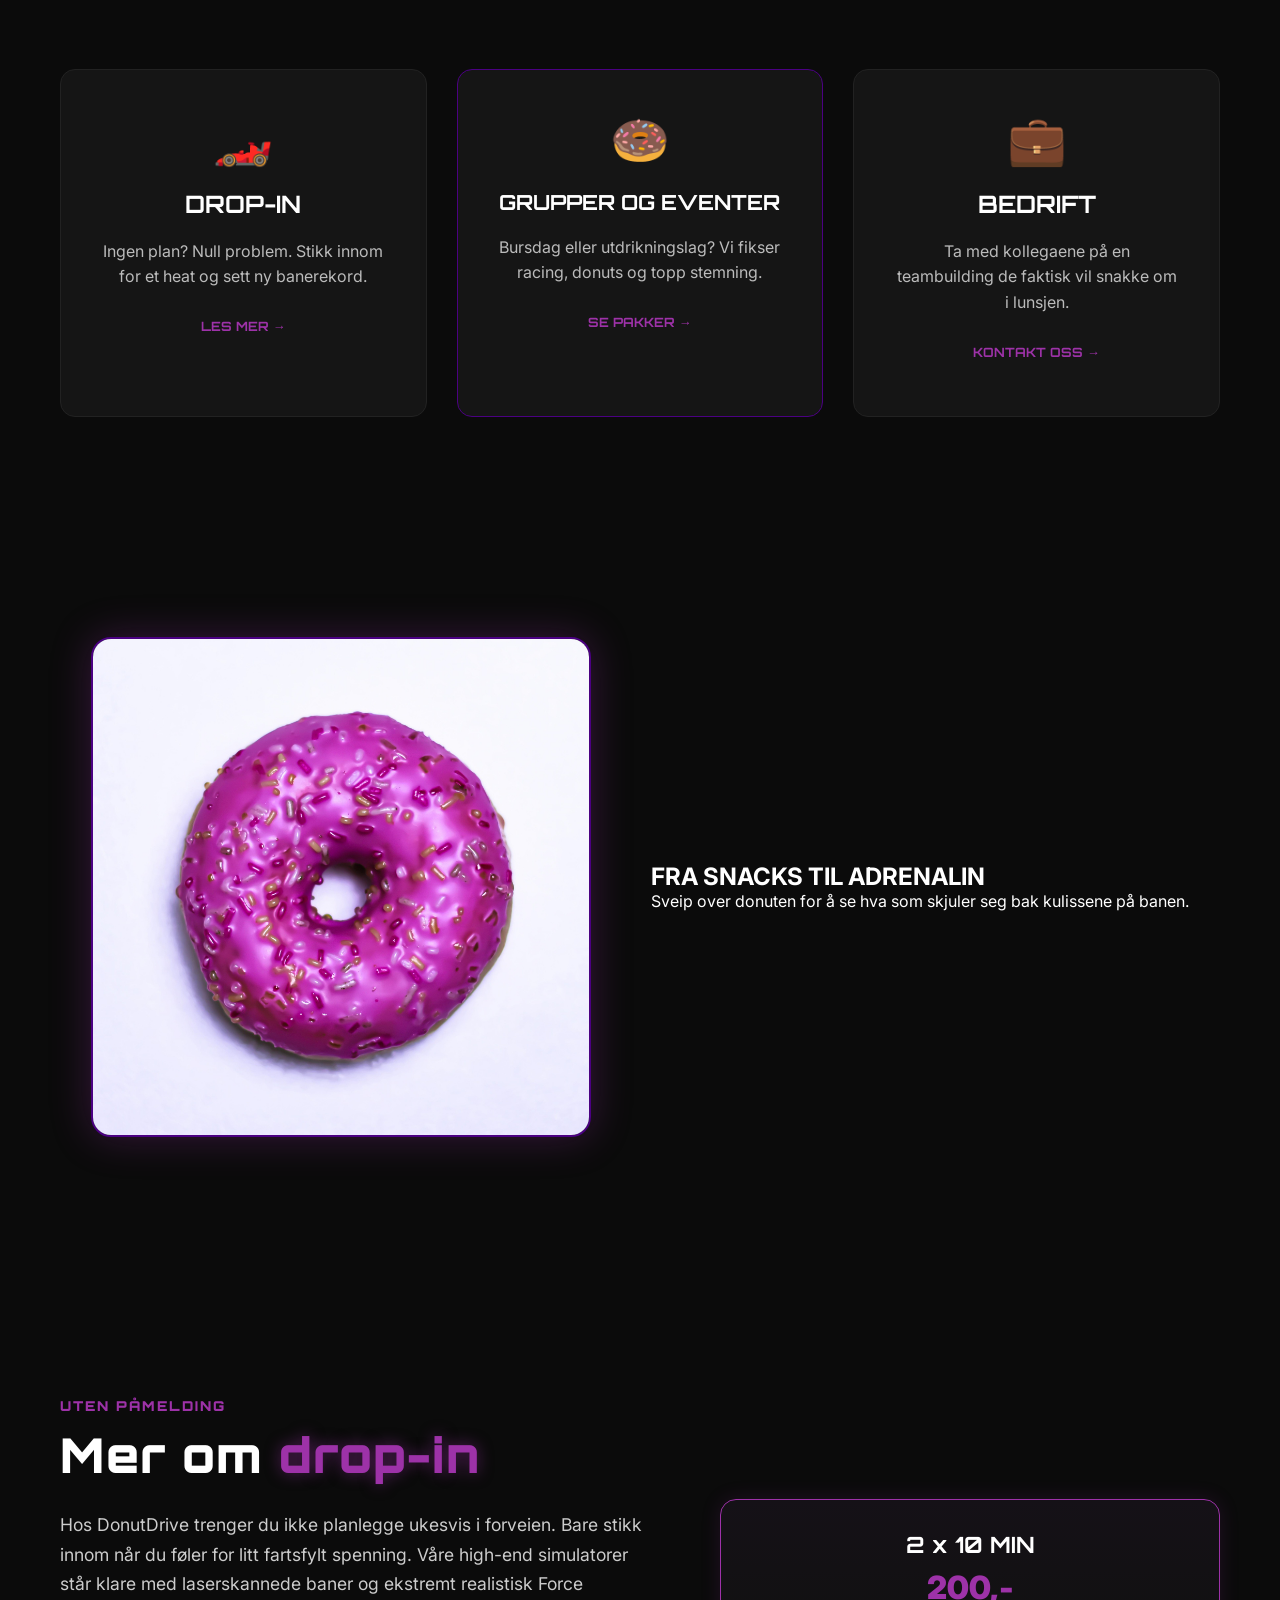
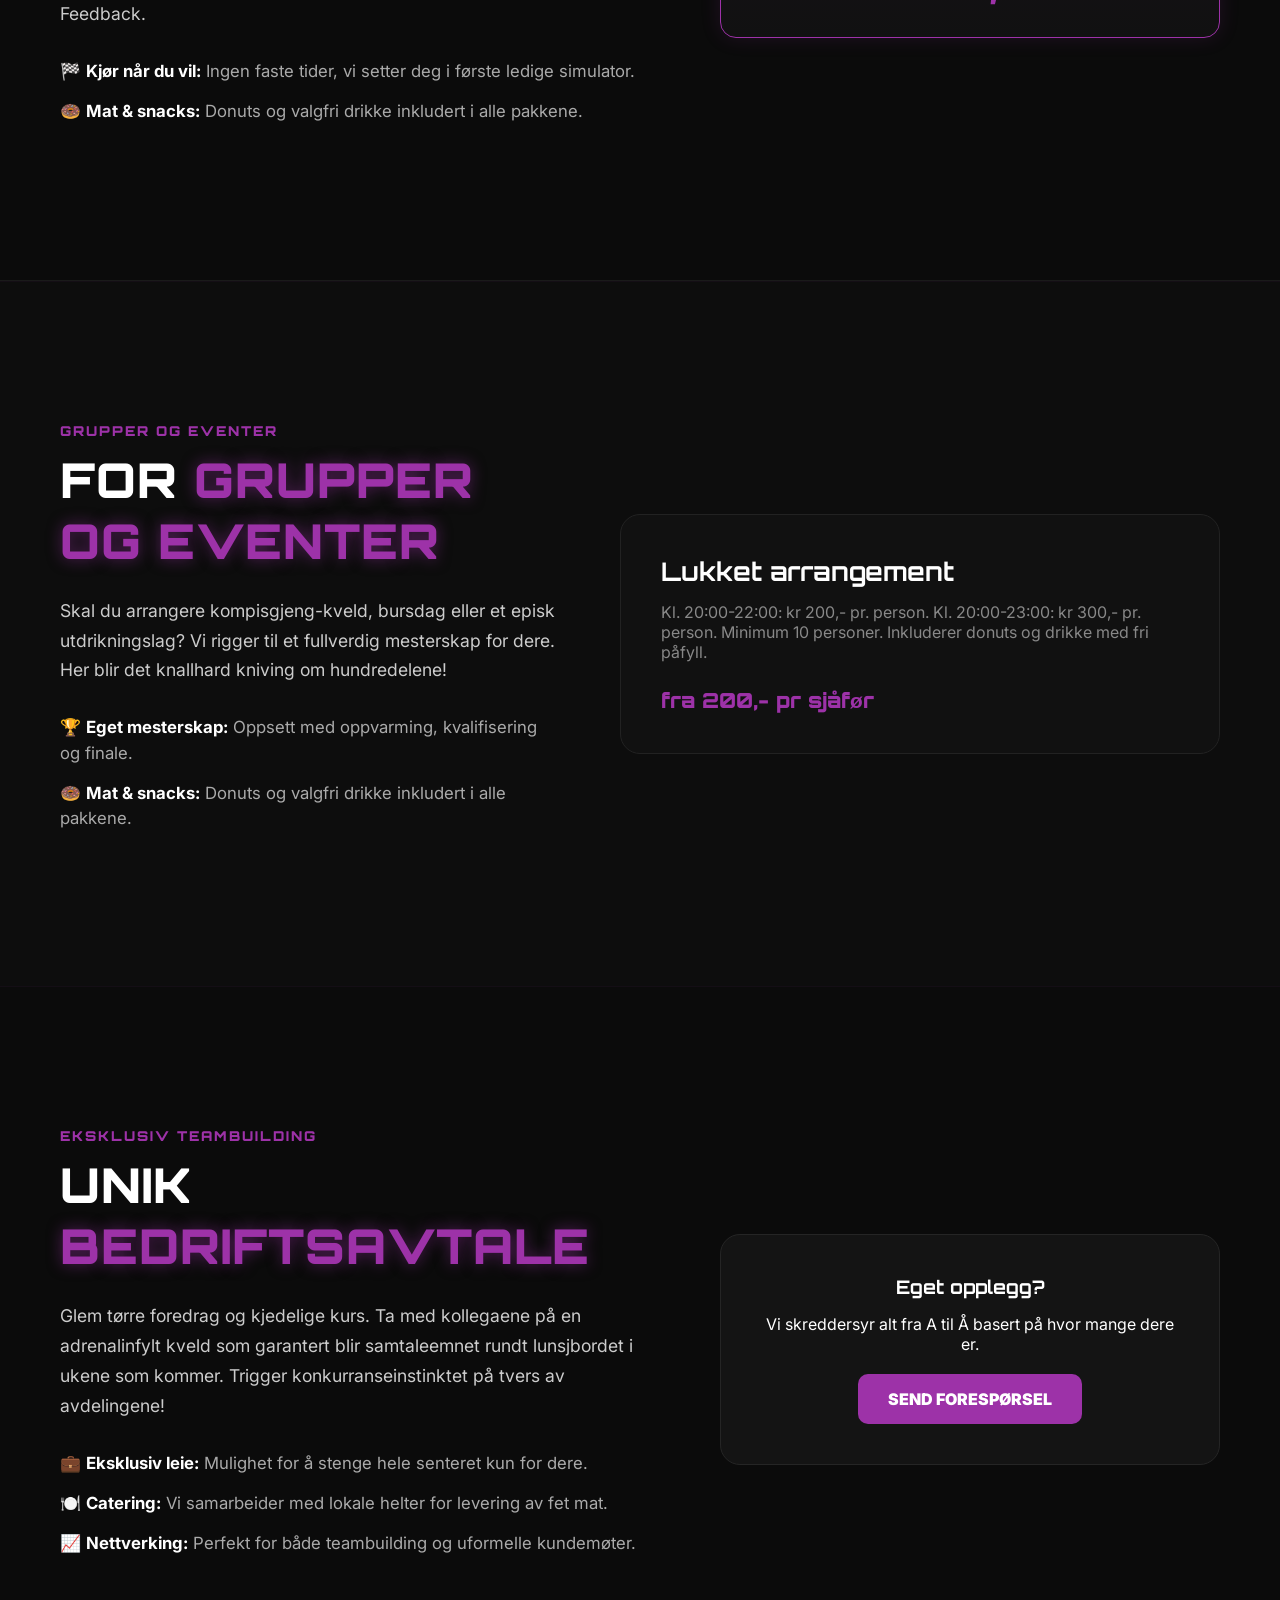
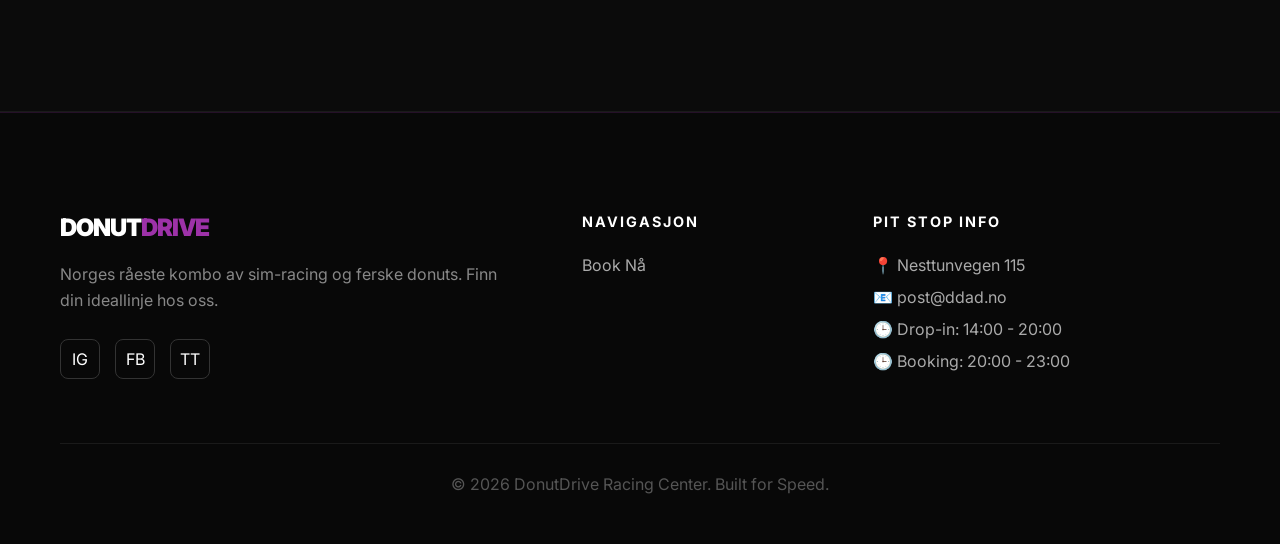
==== commit 0a45fec6: "kometerte ut 10 sek spillet for senere bruk" ====
--- a/index.html
+++ b/index.html
@@ -213,7 +213,7 @@
         </iframe>
       </div>
     </section>-->
-    <section class="game-section container">
+    <!--<section class="game-section container">
       <div class="game-box">
         <h3>KLARER DU <span class="purple-glow">10.00</span> SEKUNDER?</h3>
         <p>
@@ -226,7 +226,7 @@
         <p id="attempt-counter" class="attempt-counter"></p>
         <p id="game-message"></p>
       </div>
-    </section>
+    </section>-->
 
     <section id="win-form-section" class="win-form-section hidden">
       <div class="container">
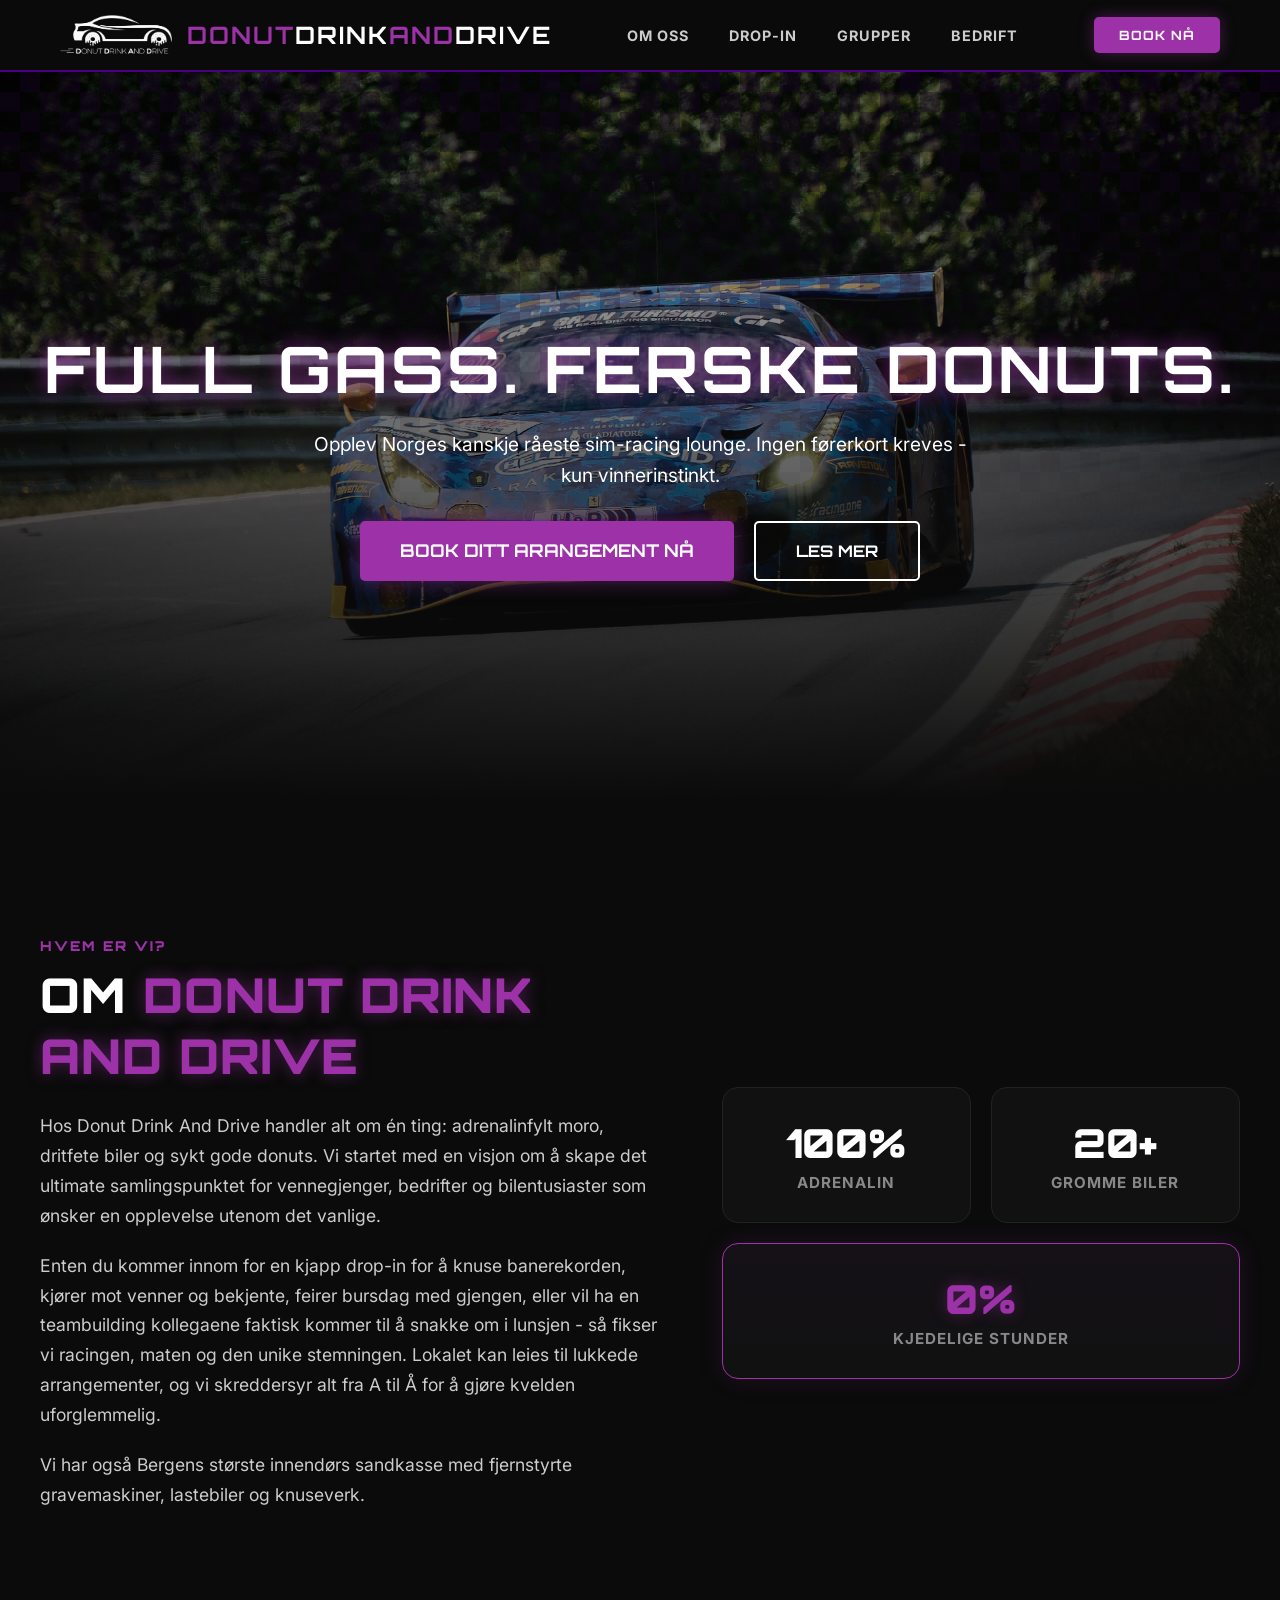
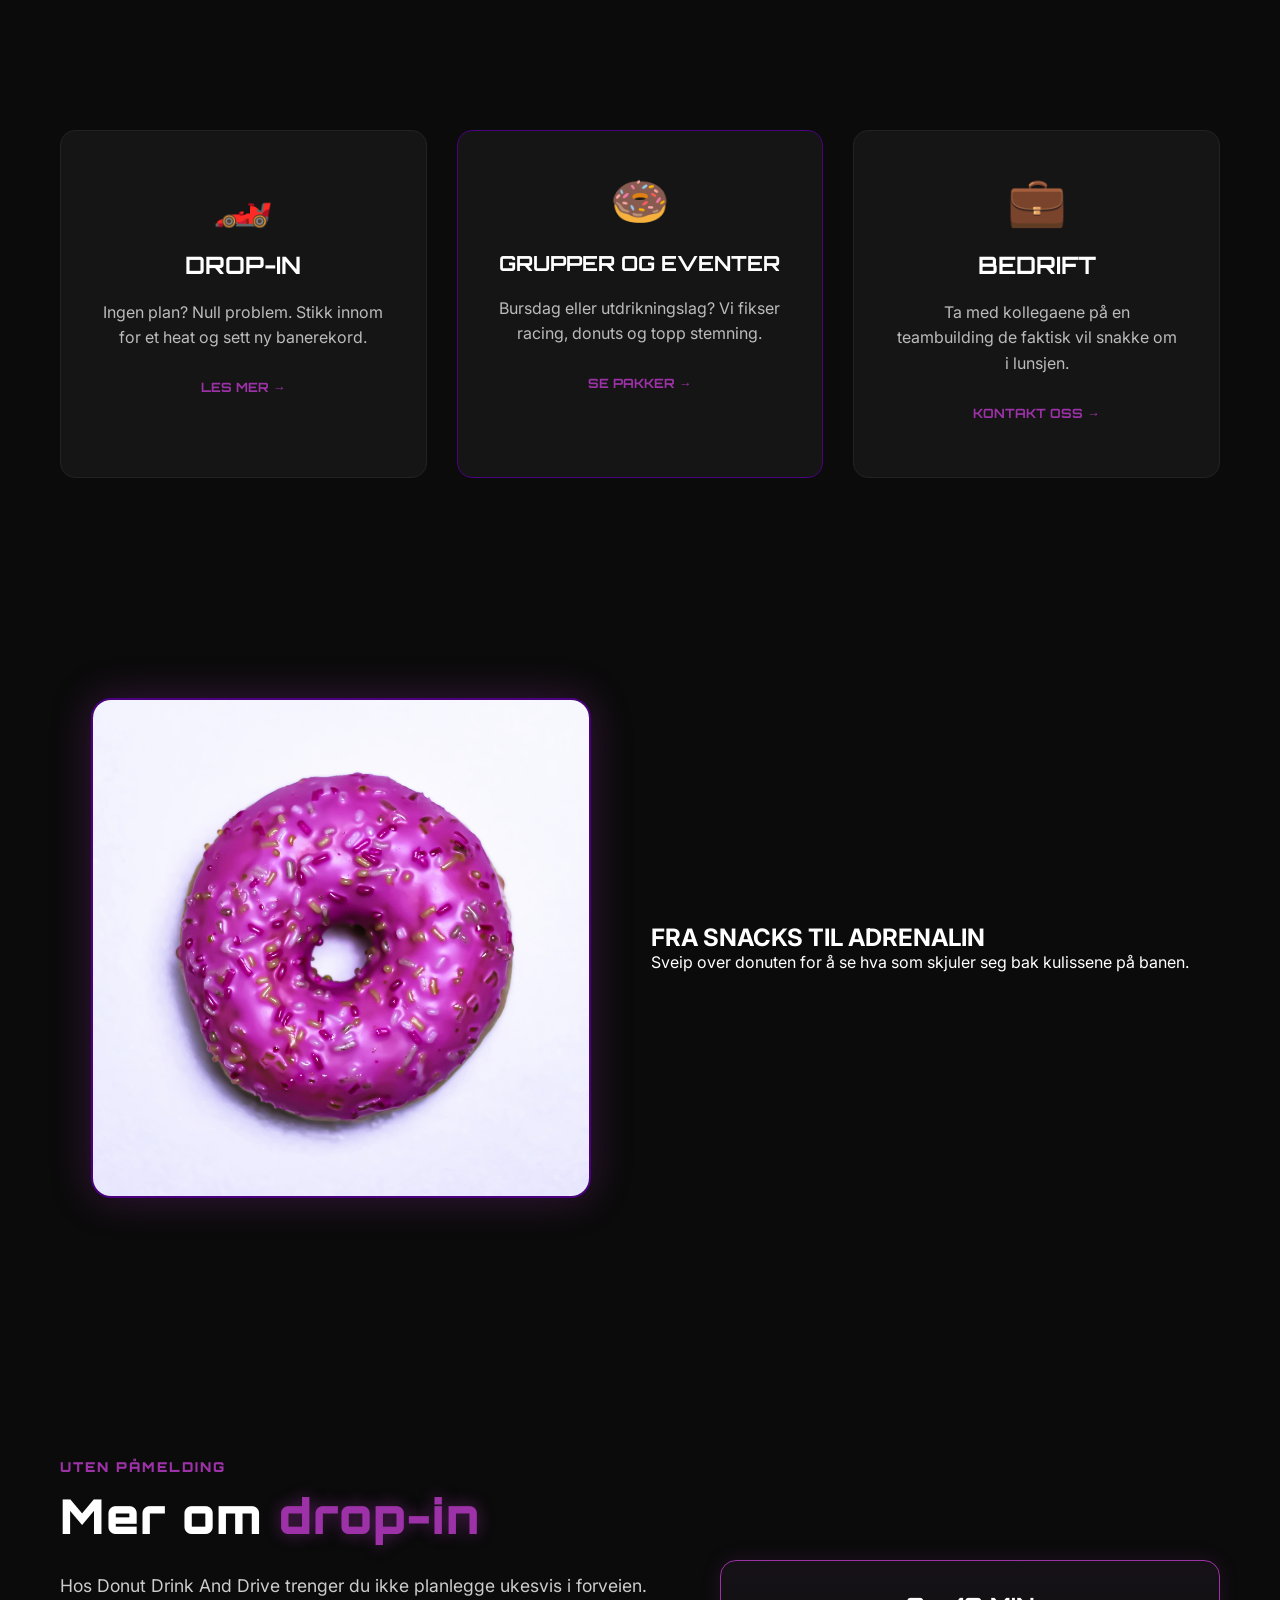
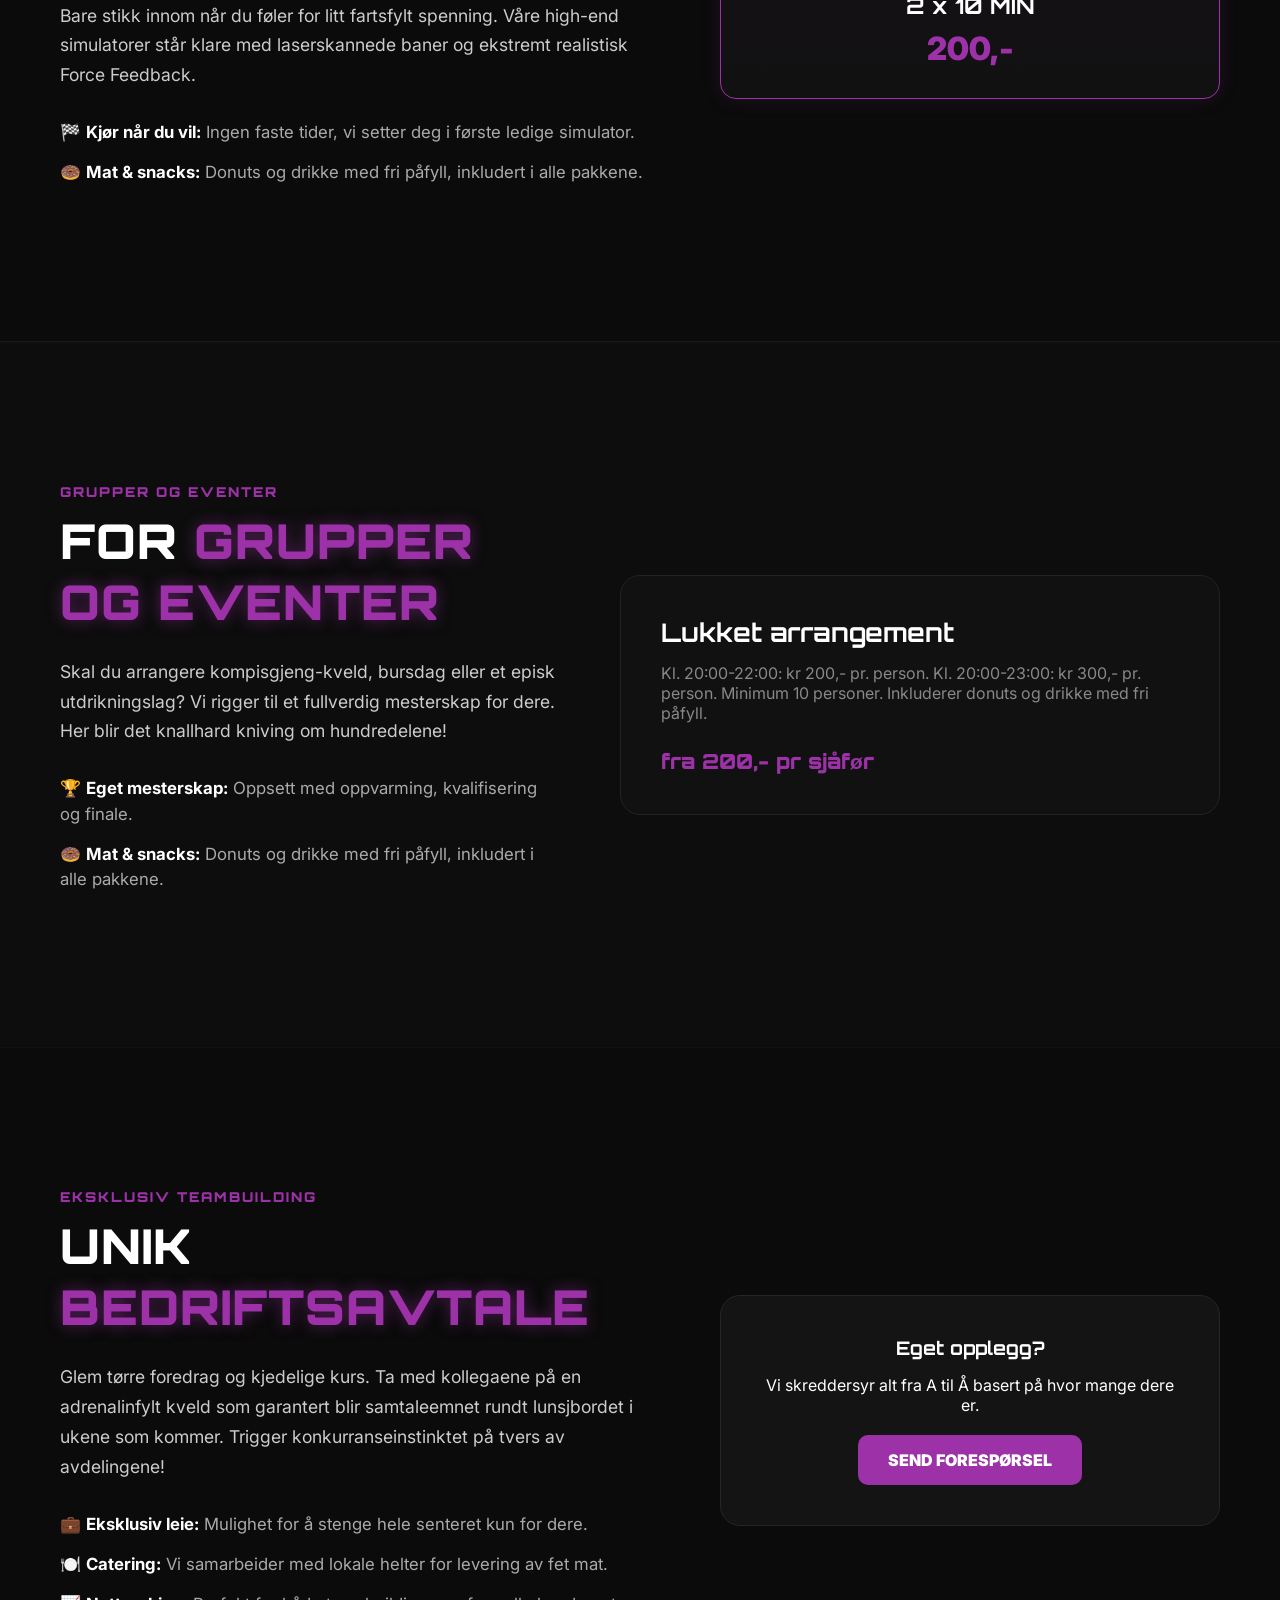
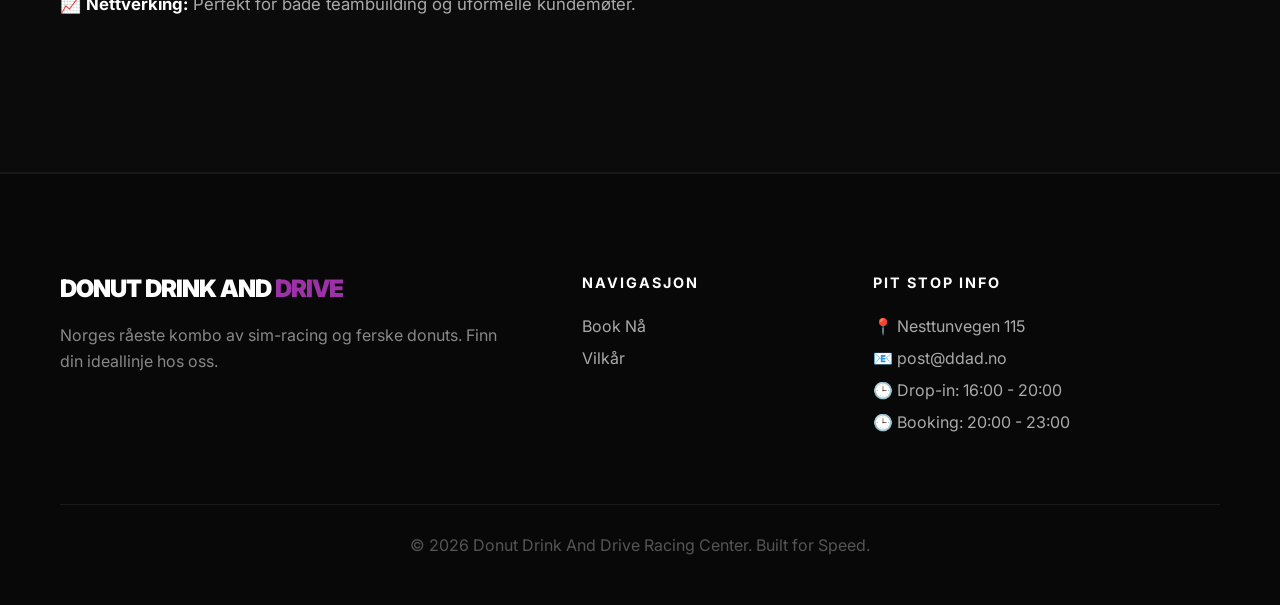
==== commit 46c7e316: "fikset alt fra mail den 07.08.26 og la til vilkår side" ====
--- a/index.html
+++ b/index.html
@@ -10,13 +10,13 @@
       rel="stylesheet"
     />
   </head>
-  <body>
+  <body id="top">
     <header class="main-header">
       <div class="container">
         <a href="index.html" class="logo">
           <img
             src="videoer/ChatGPT Image 19. mai 2026, 10_29_42.png"
-            alt="Donut Drive Logo"
+            alt="Donut Drink And Drive Logo"
             class="logo-img"
           />
           <div class="logo-text-wrapper">
@@ -90,9 +90,9 @@
       <div class="about-grid">
         <div class="about-text">
           <span class="section-tag">Hvem er vi?</span>
-          <h2>OM <span class="purple-glow">DONUT DRIVE</span></h2>
+          <h2>OM <span class="purple-glow">DONUT DRINK AND DRIVE</span></h2>
           <p>
-            Hos Donut Drive handler alt om én ting: adrenalinfylt moro, dritfete
+            Hos Donut Drink And Drive handler alt om én ting: adrenalinfylt moro, dritfete
             biler og sykt gode donuts. Vi startet med en visjon om å skape det
             ultimate samlingspunktet for vennegjenger, bedrifter og
             bilentusiaster som ønsker en opplevelse utenom det vanlige.
@@ -198,7 +198,7 @@
       <div class="video-wrapper">
         <iframe
           src="https://www.youtube.com/embed/LIVE_VIDEO_ID_HER"
-          title="DonutDrive Live Feed"
+          title="Donut Drink And Drive Live Feed"
           frameborder="0"
           allow="
             accelerometer;
@@ -300,7 +300,7 @@
             <h2>Mer om <span class="purple-glow">drop-in</span></h2>
 
             <p>
-              Hos DonutDrive trenger du ikke planlegge ukesvis i forveien. Bare
+              Hos Donut Drink And Drive trenger du ikke planlegge ukesvis i forveien. Bare
               stikk innom når du føler for litt fartsfylt spenning. Våre
               high-end simulatorer står klare med laserskannede baner og
               ekstremt realistisk Force Feedback.
@@ -312,8 +312,8 @@
                 setter deg i første ledige simulator.
               </li>
               <li>
-                🍩 <strong>Mat & snacks:</strong> Donuts og valgfri drikke
-                inkludert i alle pakkene.
+                🍩 <strong>Mat & snacks:</strong> Donuts og drikke med fri
+                påfyll, inkludert i alle pakkene.
               </li>
             </ul>
           </div>
@@ -350,8 +350,8 @@
               </li>
 
               <li>
-                🍩 <strong>Mat & snacks:</strong> Donuts og valgfri drikke
-                inkludert i alle pakkene.
+                🍩 <strong>Mat & snacks:</strong> Donuts og drikke med fri
+                påfyll, inkludert i alle pakkene.
               </li>
             </ul>
           </div>
@@ -427,16 +427,13 @@
       <div class="container">
         <div class="footer-grid">
           <div class="footer-brand">
-            <span class="logo-text">DONUT<span class="bold">DRIVE</span></span>
+            <a href="#top" class="footer-logo-link">
+              <span class="logo-text">DONUT DRINK AND <span class="bold">DRIVE</span></span>
+            </a>
             <p>
               Norges råeste kombo av sim-racing og ferske donuts. Finn din
               ideallinje hos oss.
             </p>
-            <div class="social-icons">
-              <a href="#" class="social-link">IG</a>
-              <a href="#" class="social-link">FB</a>
-              <a href="#" class="social-link">TT</a>
-            </div>
           </div>
 
           <div class="footer-links">
@@ -444,6 +441,7 @@
             <ul>
               <!-- <li><a href="html/leaderboard.html">Banerekorder</a></li> -->
               <li><a href="html/booking.html">Book Nå</a></li>
+              <li><a href="html/vilkar.html">Vilkår</a></li>
             </ul>
           </div>
 
@@ -452,14 +450,14 @@
             <ul>
               <li>📍 Nesttunvegen 115</li>
               <li>📧 post@ddad.no</li>
-              <li>🕒 Drop-in: 14:00 - 20:00</li>
+              <li>🕒 Drop-in: 16:00 - 20:00</li>
               <li>🕒 Booking: 20:00 - 23:00</li>
             </ul>
           </div>
         </div>
 
         <div class="footer-bottom">
-          <p>&copy; 2026 DonutDrive Racing Center. Built for Speed.</p>
+          <p>&copy; 2026 Donut Drink And Drive Racing Center. Built for Speed.</p>
         </div>
       </div>
     </footer>
--- a/css/index.css
+++ b/css/index.css
@@ -586,9 +586,20 @@
   width: 100%;
 }
 
+.footer-logo-link {
+  text-decoration: none;
+  display: inline-block;
+  transition: opacity 0.3s ease;
+}
+
+.footer-logo-link:hover {
+  opacity: 0.8;
+}
+
 .footer-brand .logo-text {
   font-size: 1.5rem;
   font-weight: 900;
+  color: white;
   display: block;
   margin-bottom: 20px;
 }
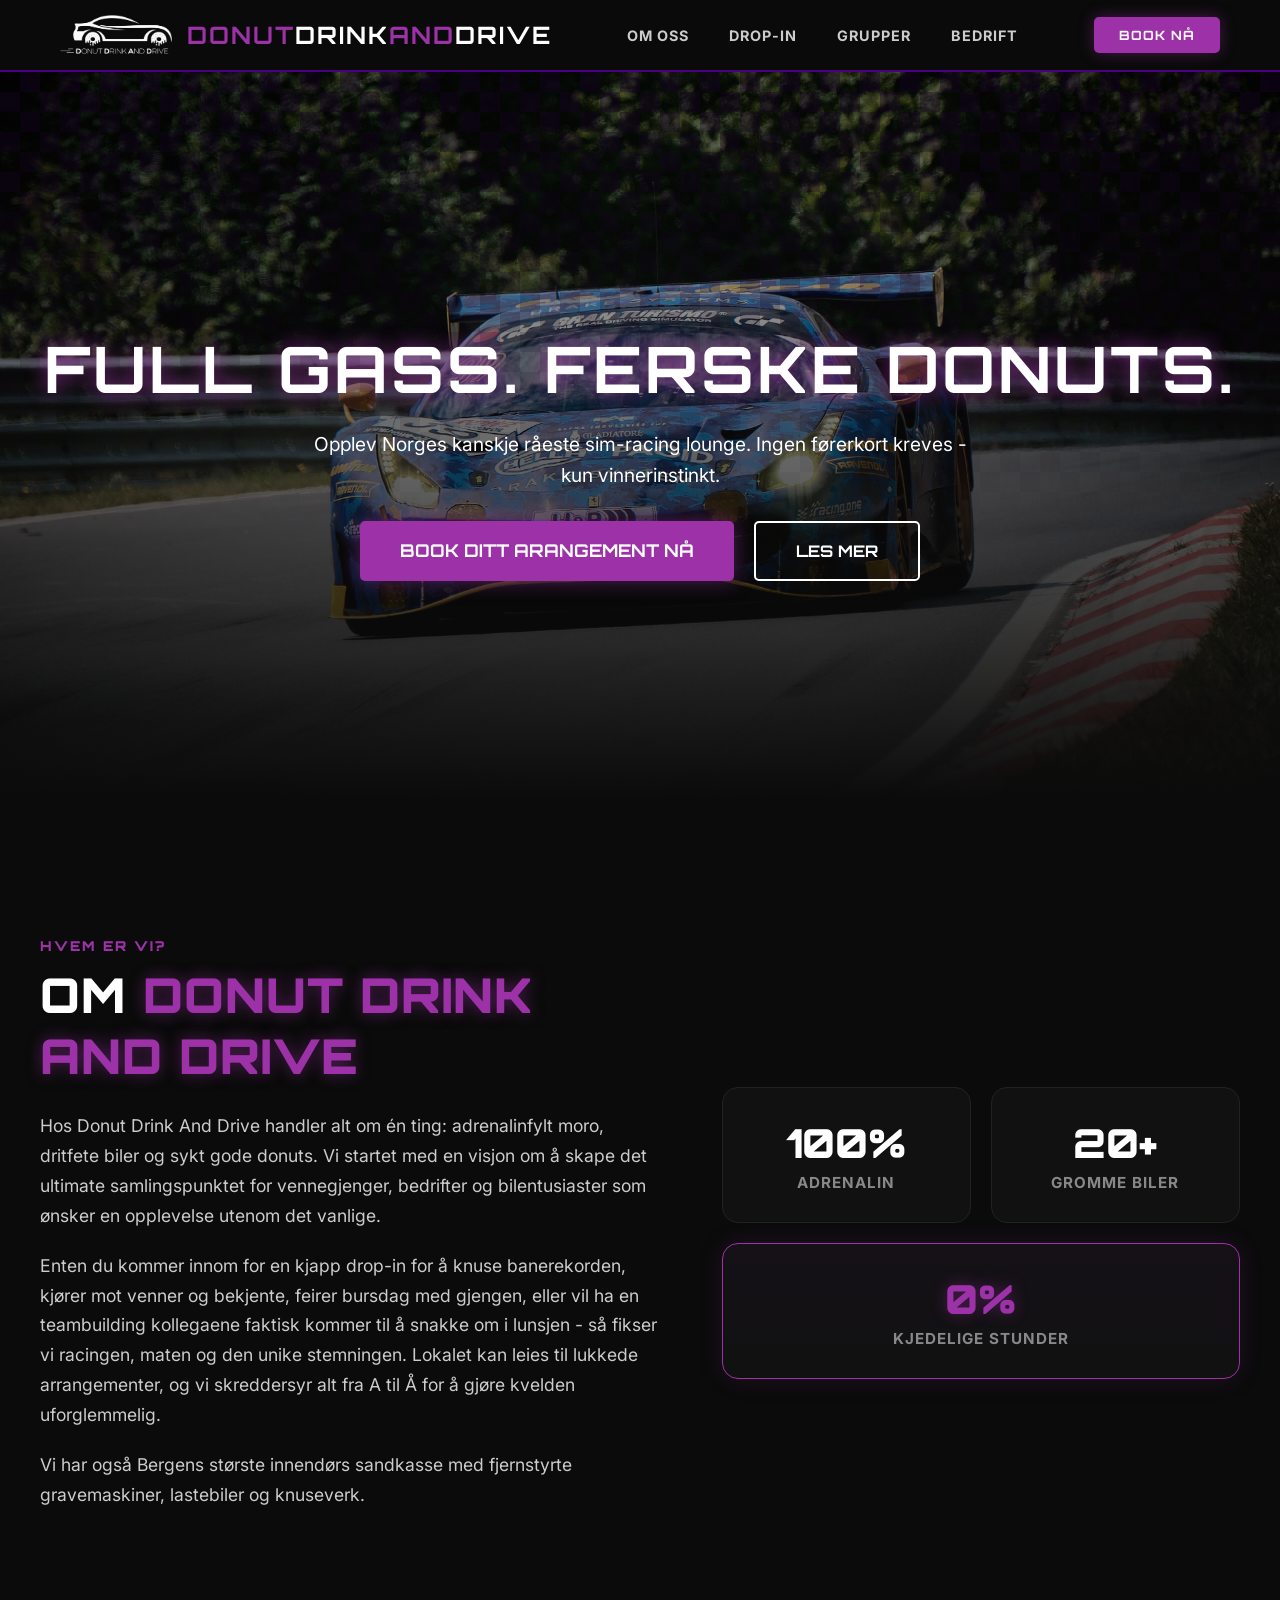
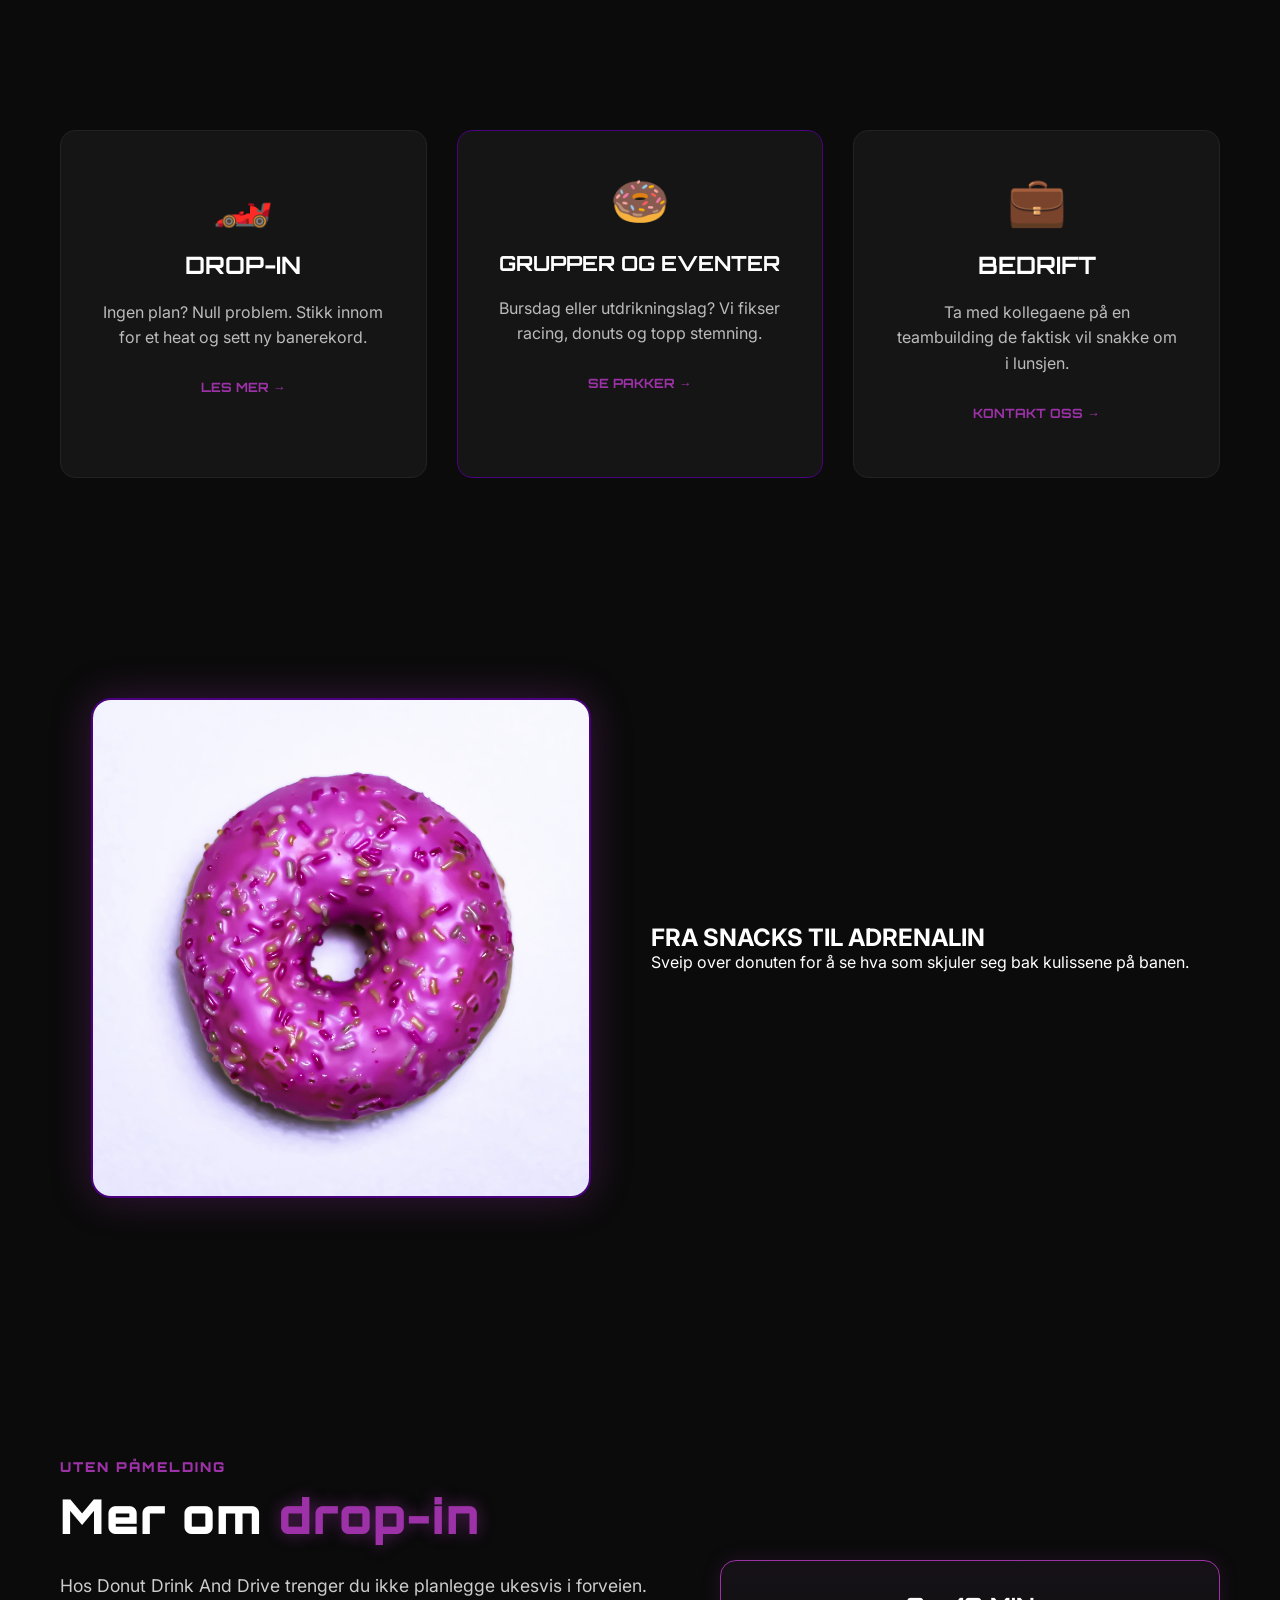
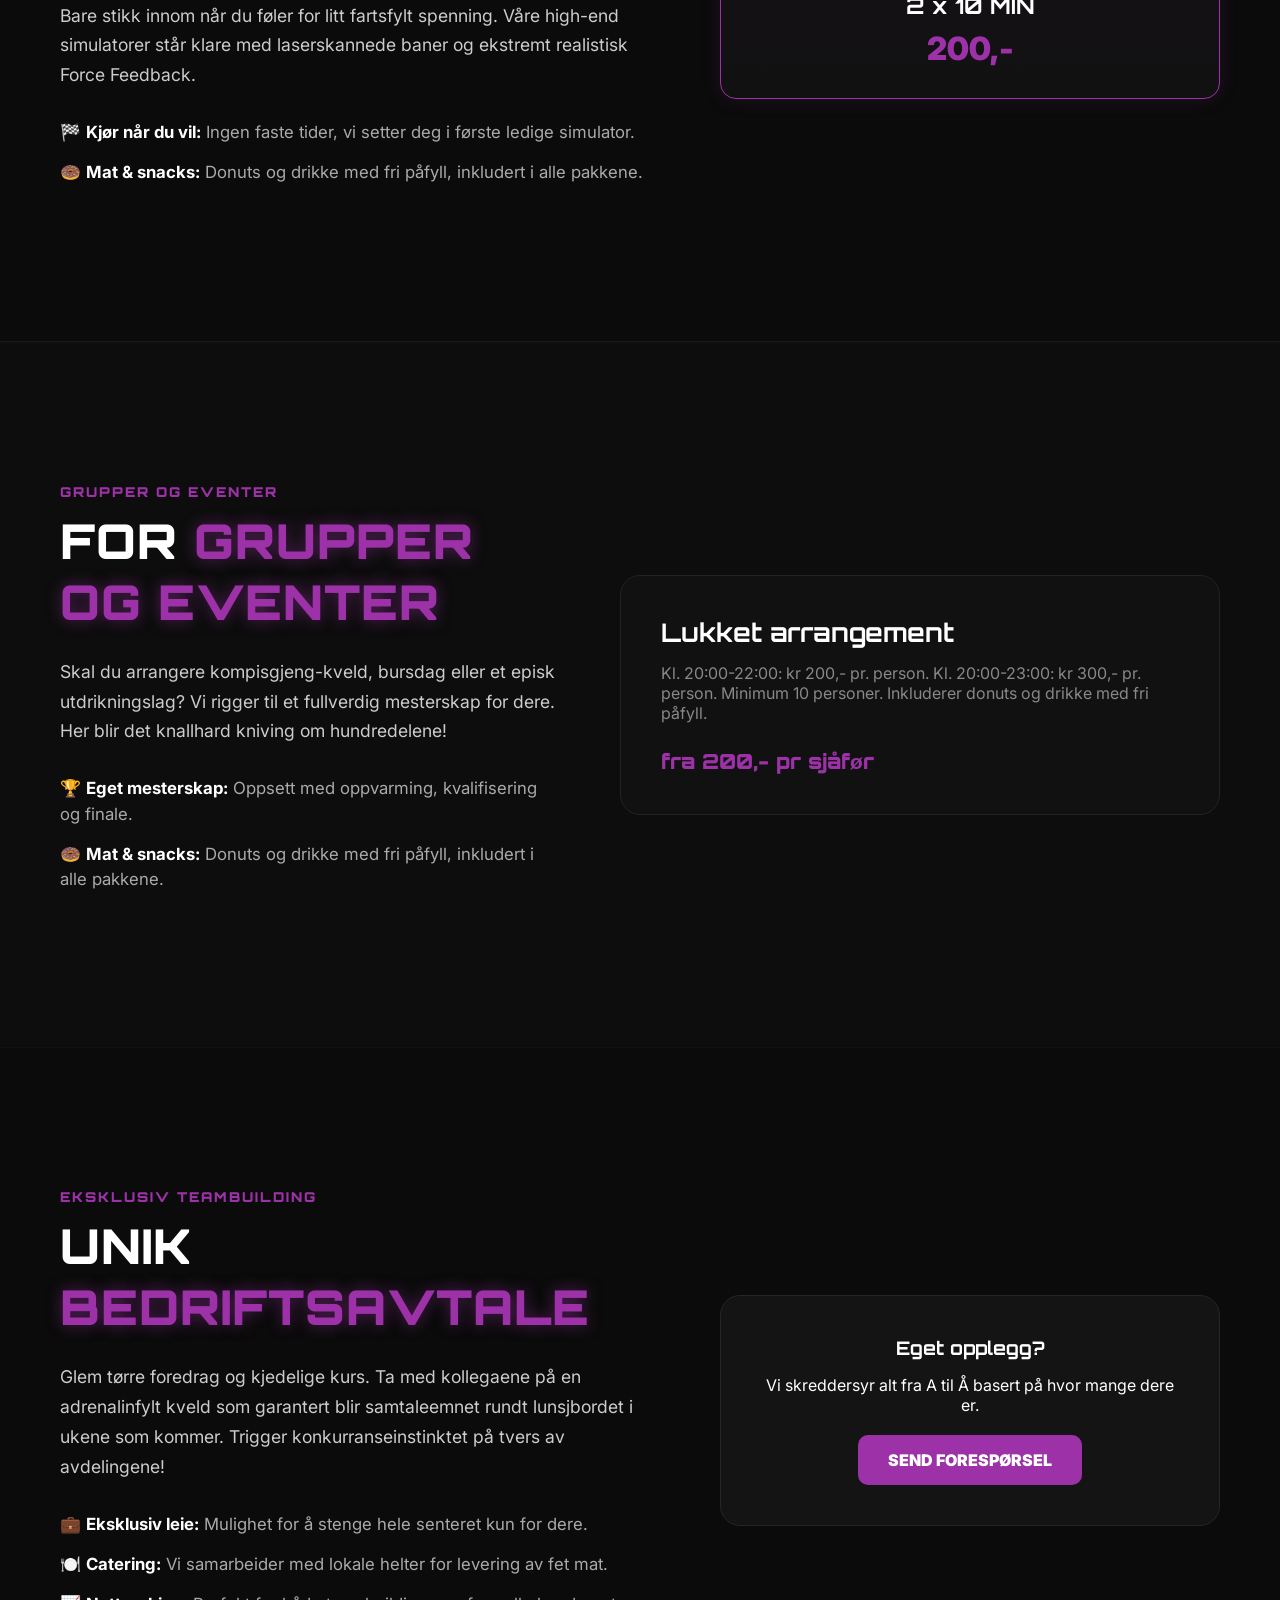
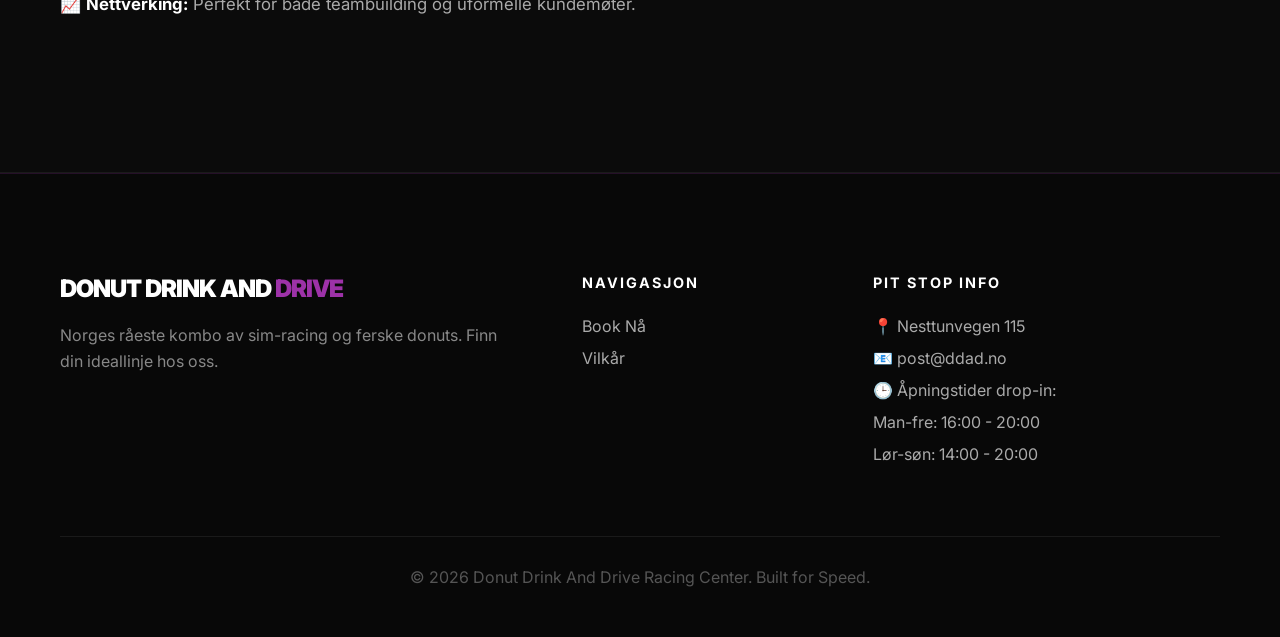
==== commit 29a1f311: "Oppdater nettside iht. kundens tilbakemeldinger - Fiks feil mailto-adresse på bedrifts-CTA (post@dda" ====
--- a/index.html
+++ b/index.html
@@ -414,7 +414,7 @@
                 Vi skreddersyr alt fra A til Å basert på hvor mange dere er.
               </p>
 
-              <a href="mailto:kontakt@donutdrive.no" class="corporate-btn"
+              <a href="mailto:post@ddad.no" class="corporate-btn"
                 >Send Forespørsel</a
               >
             </div>
@@ -450,8 +450,9 @@
             <ul>
               <li>📍 Nesttunvegen 115</li>
               <li>📧 post@ddad.no</li>
-              <li>🕒 Drop-in: 16:00 - 20:00</li>
-              <li>🕒 Booking: 20:00 - 23:00</li>
+              <li>🕒 Åpningstider drop-in:</li>
+              <li>Man-fre: 16:00 - 20:00</li>
+              <li>Lør-søn: 14:00 - 20:00</li>
             </ul>
           </div>
         </div>
